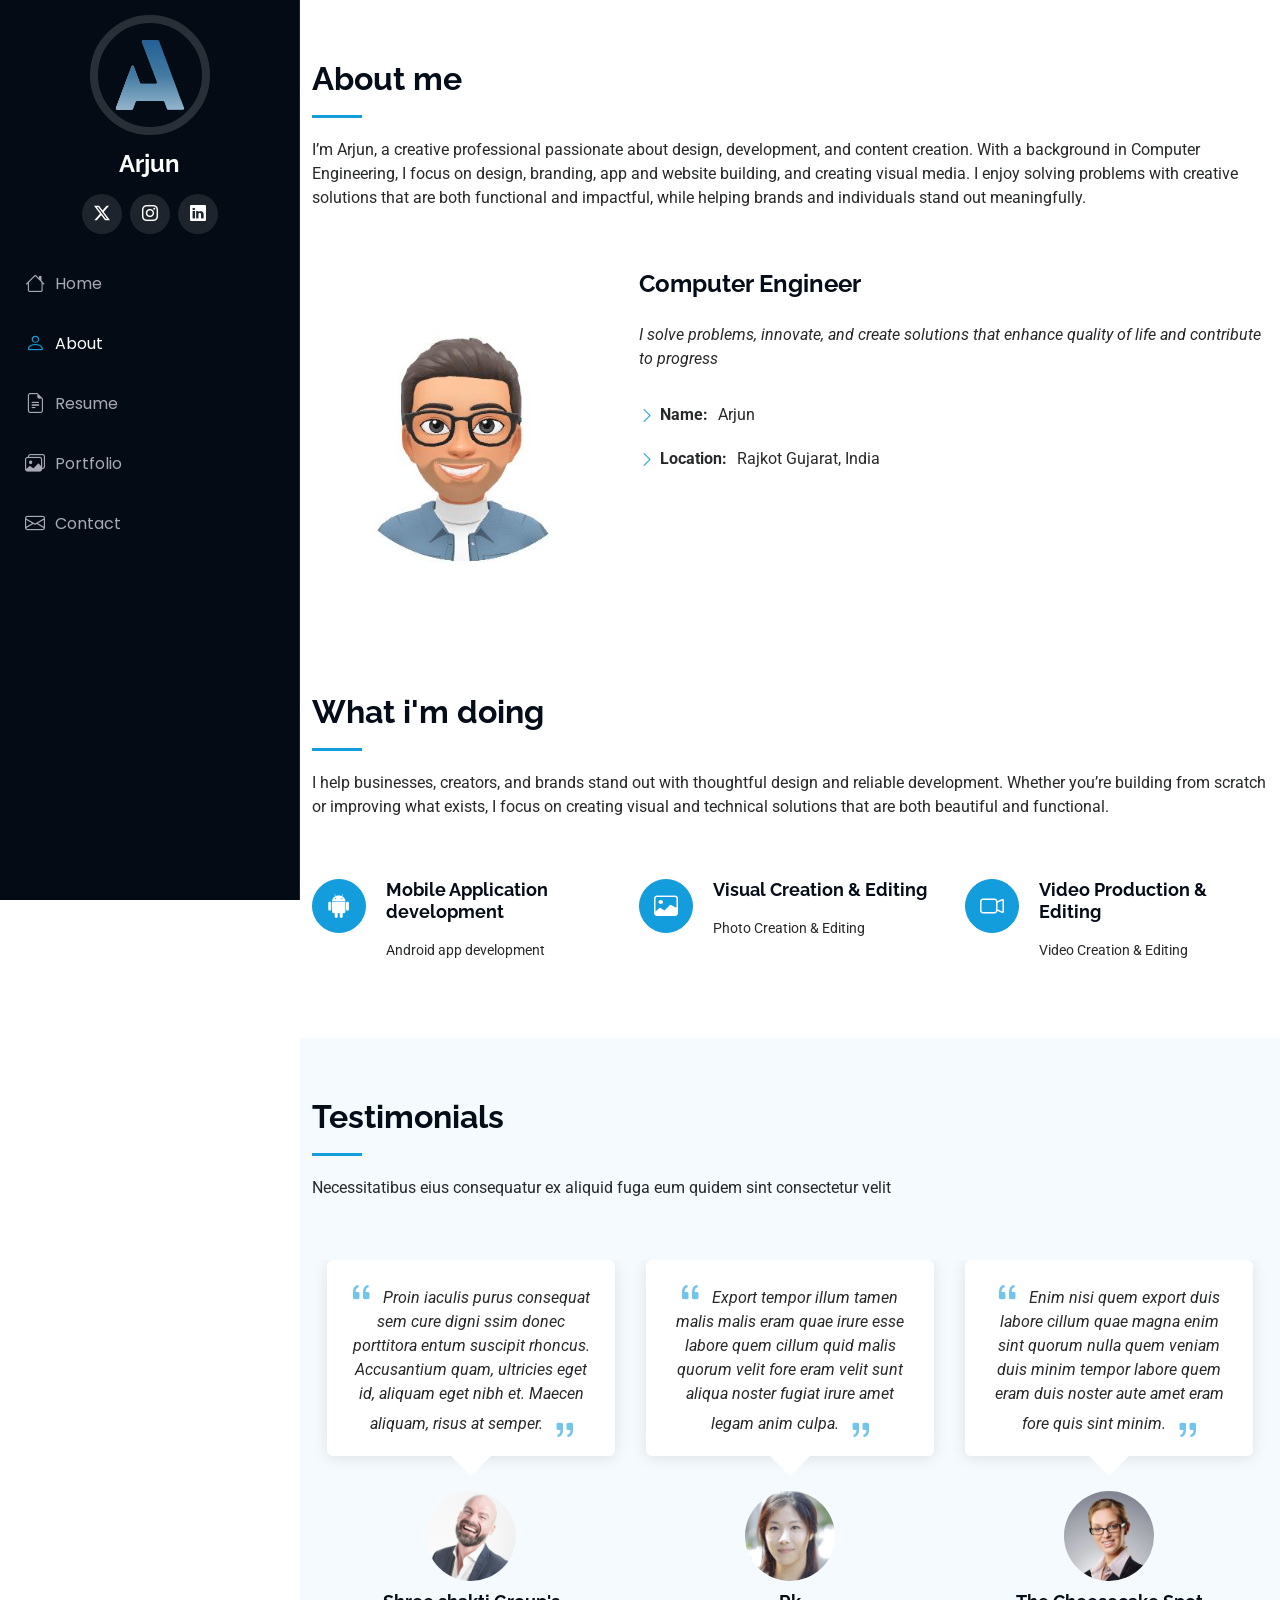
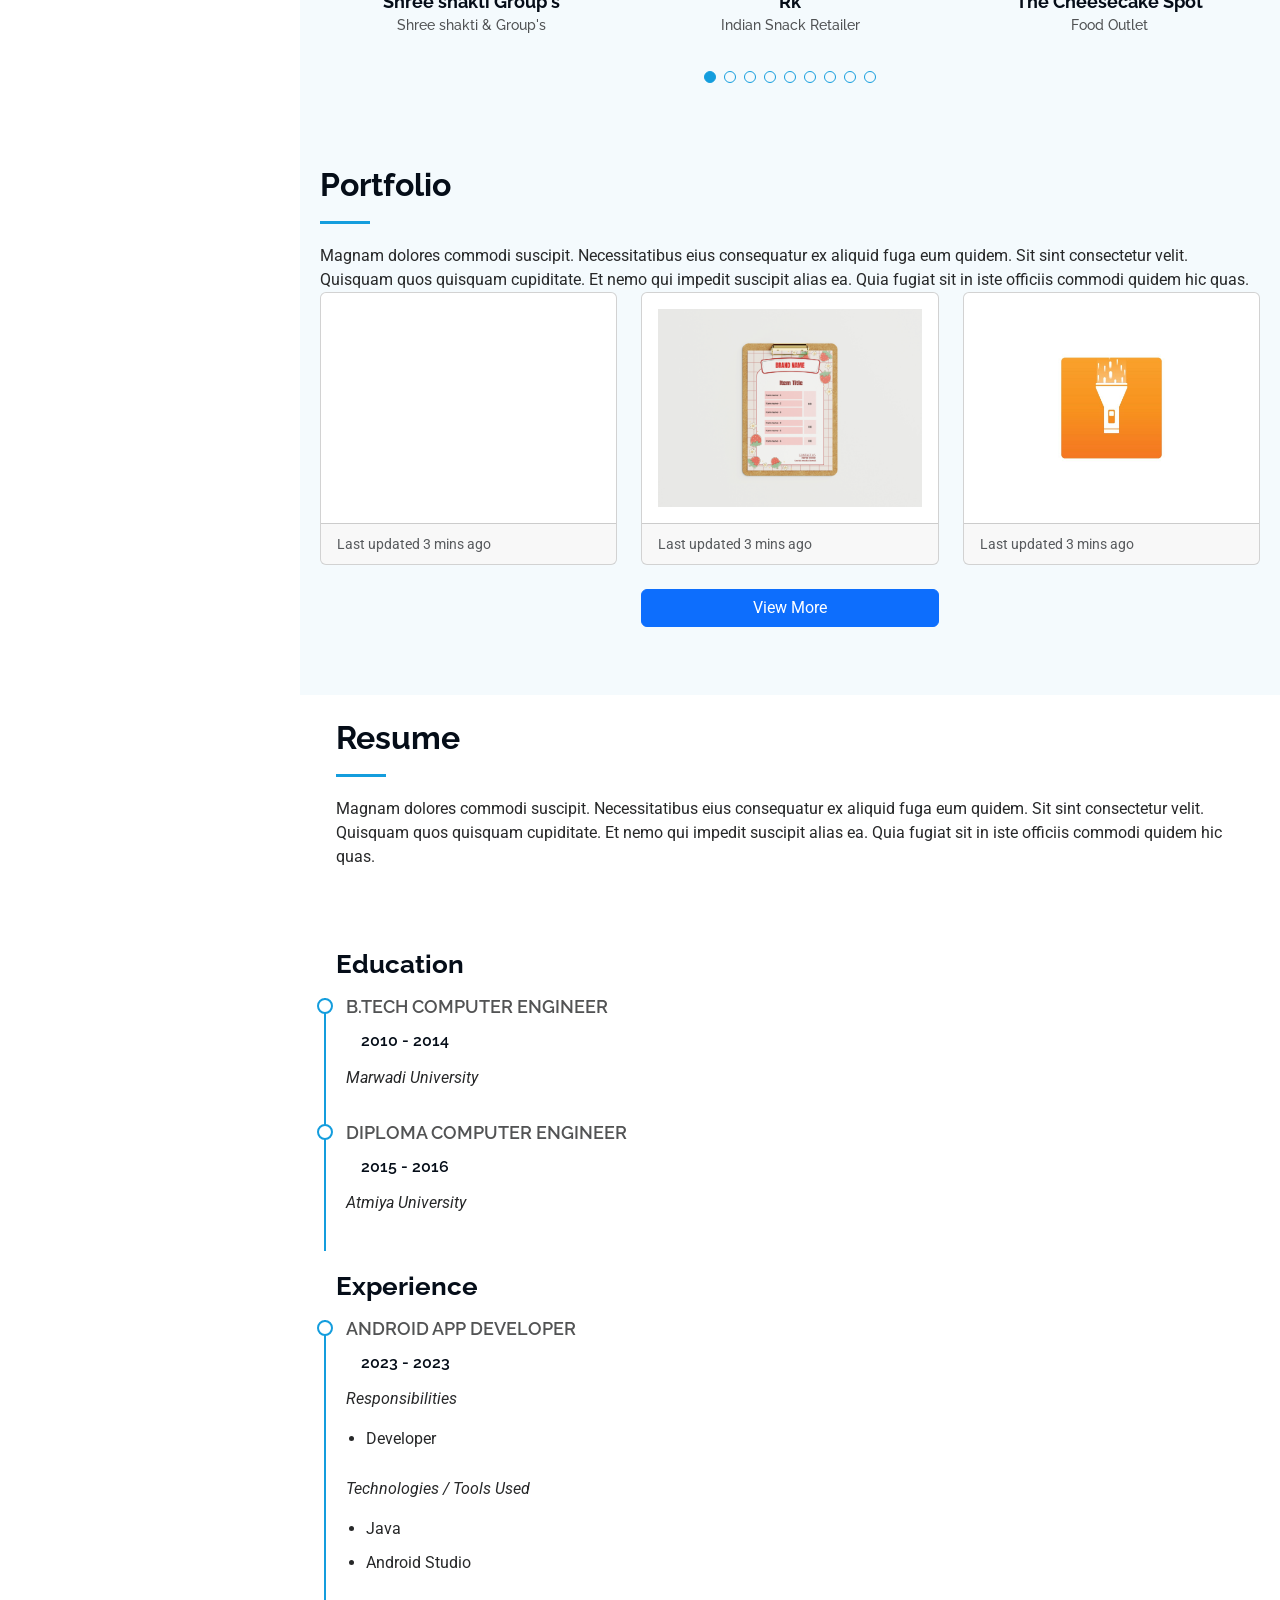
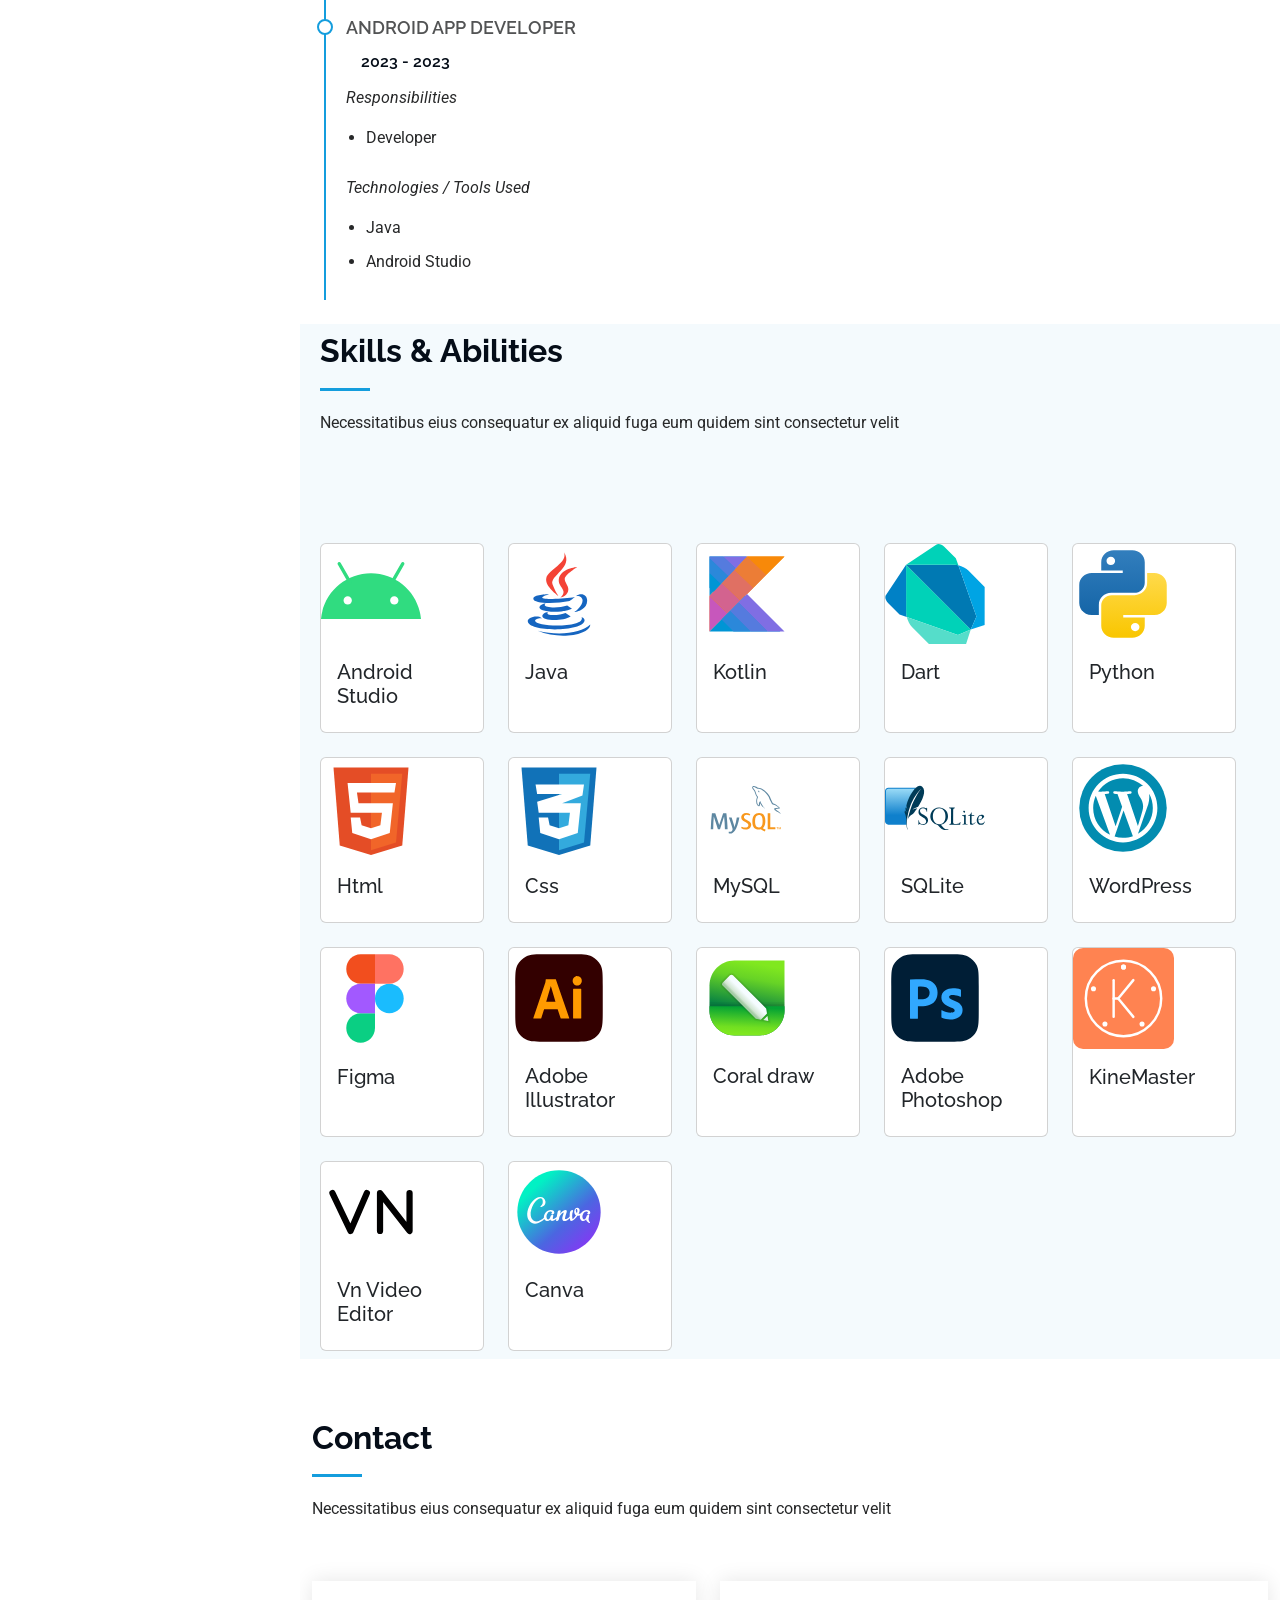
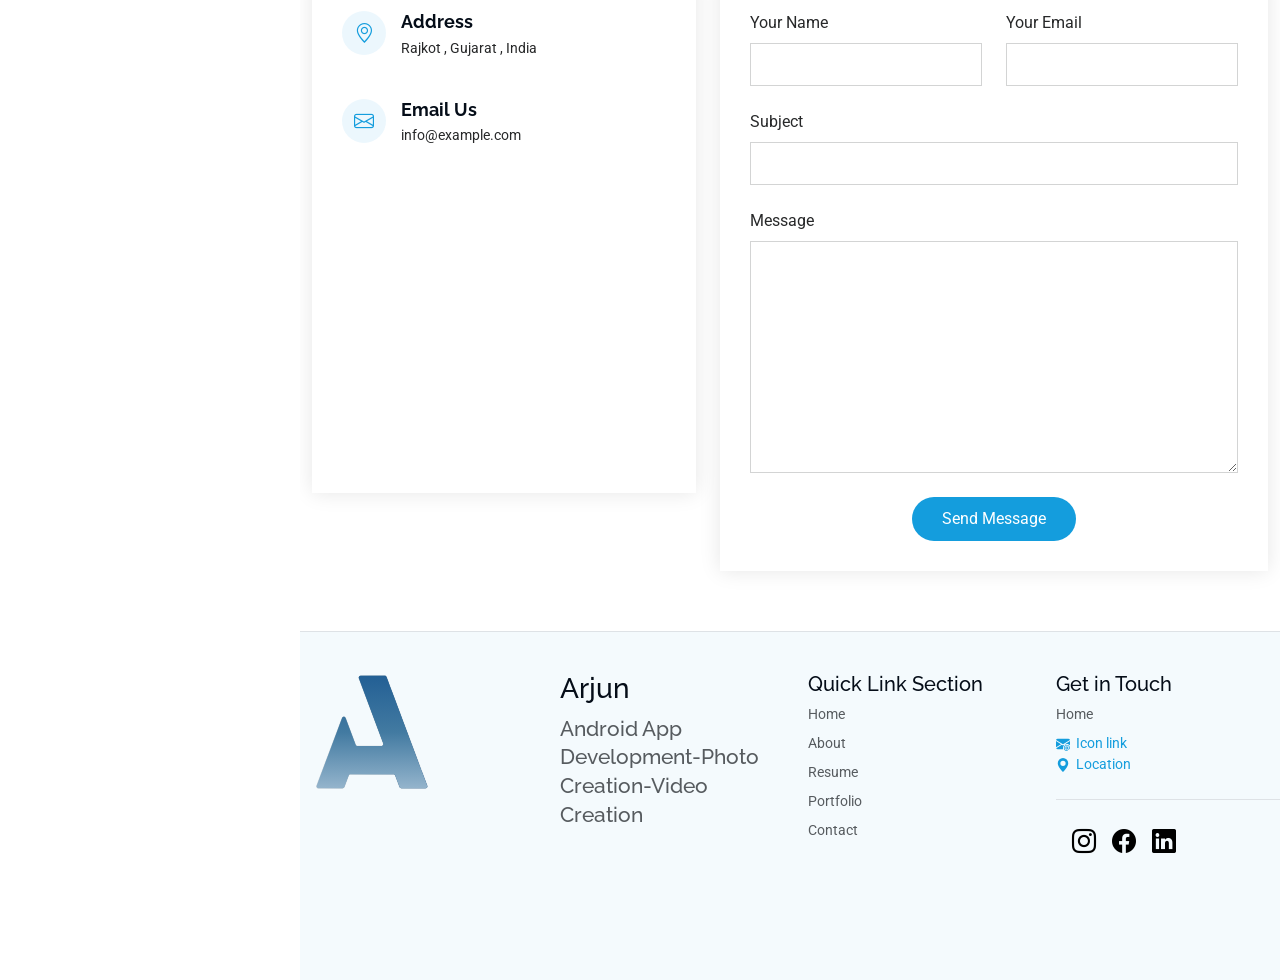
==== index.html @ eb7713f8 "Update index.html" ====
<!DOCTYPE html>
<html lang="en">

<head>
  <meta charset="utf-8">
  <meta content="width=device-width, initial-scale=1.0" name="viewport">
  <title>Arjun's - Portfolio</title>
  <meta content="" name="description">
  <meta content="" name="keywords">

  <!-- Favicons -->
  <link href="assets/img/favicon-2_web-favicon.png" rel="icon">
  <link href="assets/img/apple-touch-icon.png" rel="apple-touch-icon">

  <!-- Fonts -->
  <link href="https://fonts.googleapis.com" rel="preconnect">
  <link href="https://fonts.gstatic.com" rel="preconnect" crossorigin>
  <link href="https://fonts.googleapis.com/css2?family=Roboto:ital,wght@0,100;0,300;0,400;0,500;0,700;0,900;1,100;1,300;1,400;1,500;1,700;1,900&family=Poppins:ital,wght@0,100;0,200;0,300;0,400;0,500;0,600;0,700;0,800;0,900;1,100;1,200;1,300;1,400;1,500;1,600;1,700;1,800;1,900&family=Raleway:ital,wght@0,100;0,200;0,300;0,400;0,500;0,600;0,700;0,800;0,900;1,100;1,200;1,300;1,400;1,500;1,600;1,700;1,800;1,900&display=swap" rel="stylesheet">

  <!-- Vendor CSS Files -->
  <link href="assets/vendor/bootstrap/css/bootstrap.min.css" rel="stylesheet">
  <link href="assets/vendor/bootstrap-icons/bootstrap-icons.css" rel="stylesheet">
  <link href="assets/vendor/aos/aos.css" rel="stylesheet">
  <link href="assets/vendor/glightbox/css/glightbox.min.css" rel="stylesheet">
  <link href="assets/vendor/swiper/swiper-bundle.min.css" rel="stylesheet">

  <link href="https://cdn.jsdelivr.net/npm/bootstrap-icons/font/bootstrap-icons.css" rel="stylesheet">


  <!-- Main CSS File -->
  <link href="assets/css/main.css" rel="stylesheet">

  <!-- =======================================================
  * Template Name: iPortfolio
  * Template URL: https://bootstrapmade.com/iportfolio-bootstrap-portfolio-websites-template/
  * Updated: Jun 29 2024 with Bootstrap v5.3.3
  * Author: BootstrapMade.com
  * License: https://bootstrapmade.com/license/
  ======================================================== -->
</head>

<body class="index-page">

  <header id="header" class="header dark-background d-flex flex-column">
    <i class="header-toggle d-xl-none bi bi-list"></i>

    <div class="profile-img">
      <img src="assets/img/ProfileLogo-Avatar_Profile logo avtar_Profile logo avtar.svg" alt="" class="img-fluid rounded-circle">
    </div>

    <a href="index.html" class="logo d-flex align-items-center justify-content-center">
      <!-- Uncomment the line below if you also wish to use an image logo -->
      <!-- <img src="assets/img/logo.png" alt=""> -->
      <h1 class="sitename">Arjun</h1>
    </a>

    <div class="social-links text-center">
      <a href="https://x.com/arjunzala21234" class="twitter"><i class="bi bi-twitter-x"></i></a>
      <a href="https://www.instagram.com/arjunzala19_99?igsh=d2ZrbXhkOXdiZzhu" class="instagram"><i class="bi bi-instagram"></i></a>
      <a href="https://www.linkedin.com/in/a-r-j-u-n-aab4951ba/" class="linkedin"><i class="bi bi-linkedin"></i></a>
    </div>

    <nav id="navmenu" class="navmenu">
      <ul>
        <li><a href="#hero" class="active"><i class="bi bi-house navicon"></i>Home</a></li>
        <li><a href="#about"><i class="bi bi-person navicon"></i> About</a></li>
        <li><a href="#resume"><i class="bi bi-file-earmark-text navicon"></i> Resume</a></li>
        <li><a href="#portfolio"><i class="bi bi-images navicon"></i> Portfolio</a></li>

        <li><a href="#contact"><i class="bi bi-envelope navicon"></i> Contact</a></li>
      </ul>
    </nav>

  </header>

  <main class="main">

    <!-- Hero Section -->
    <!-- <section id="hero" class="hero section dark-background">

      <img src="assets/img/hero-bg.jpg" alt="" data-aos="fade-in" class="">

      <div class="container" data-aos="fade-up" data-aos-delay="100">
        <h2>Arjun zala</h2>
        <p>I'm <span class="typed" data-typed-items="Designer, Developer, Freelancer">Designer</span><span class="typed-cursor typed-cursor--blink" aria-hidden="true"></span><span class="typed-cursor typed-cursor--blink" aria-hidden="true"></span></p>
      </div>

    </section> -->
    <!-- /Hero Section -->

    <!-- About Section -->
    <section id="about" class="about section">

      <!-- Section Title -->
      <div class="container section-title" data-aos="fade-up">
        <h2>About me</h2>
        <p>I’m Arjun, a creative professional passionate about design, development, and content creation. With a background in Computer Engineering, I focus on design, branding, app and website building, and creating visual media. I enjoy solving problems with creative solutions that are both functional and impactful, while helping brands and individuals stand out meaningfully.</p>
      </div><!-- End Section Title -->

      
      <div class="container" data-aos="fade-up" data-aos-delay="100">

        <div class="row gy-4 justify-content-center">
          <div class="col-lg-4">
            <img src="assets/img/Profile_Avtar.jpg" class="img-fluid" alt="">
          </div>
          <div class="col-lg-8 content">
            <h2>Computer Engineer</h2>
            <p class="fst-italic py-3">
              I solve problems, innovate, and create solutions that enhance quality of life and contribute to progress
            </p>
            <div class="row">
              <div class="col-lg-6">
                <ul>
                  <li><i class="bi bi-chevron-right"></i> <strong>Name:</strong> <span>Arjun</span></li>
                  <li><i class="bi bi-chevron-right"></i> <strong>Location:</strong> <span>Rajkot Gujarat, India</span></li>
                </ul>
              </div>

            </div>
    
            
          </div>
        </div>

      </div>

    </section><!-- /About Section -->
 <!-- Services Section -->
    <section id="services" class="services section">

      <!-- Section Title -->
      <div class="container section-title" data-aos="fade-up">
        <h2>What i'm doing</h2>
        <p>I help businesses, creators, and brands stand out with thoughtful design and reliable development. Whether you’re building from scratch or improving what exists, I focus on creating visual and technical solutions that are both beautiful and functional.</p>
      </div><!-- End Section Title -->

      <div class="container">

        <div class="row gy-4">

          <div class="col-lg-4 col-md-6 service-item d-flex" data-aos="fade-up" data-aos-delay="100">
            <div class="icon flex-shrink-0"><i class="bi bi-android2"></i></div>
            <div>
              <h4 class="title"><a href="Android_App_Development-service-details.html" class="stretched-link">Mobile Application development</a></h4>
              <p class="description">Android app development</p>
            </div>
          </div>
          <!-- End Service Item -->

          <div class="col-lg-4 col-md-6 service-item d-flex" data-aos="fade-up" data-aos-delay="200">
            <div class="icon flex-shrink-0"><i class="bi bi-image"></i></div>
            <div>
              <h4 class="title"><a href="Visual_Print-Creation-service-details.html" class="stretched-link">Visual Creation & Editing</a></h4>
              <p class="description">Photo Creation & Editing</p>
            </div>
          </div><!-- End Service Item -->


          <div class="col-lg-4 col-md-6 service-item d-flex" data-aos="fade-up" data-aos-delay="300">
            <div class="icon flex-shrink-0"><i class="bi bi-camera-video"></i></div>
            <div>
              <h4 class="title"><a href="Video_Editing&Creation-service-details.html" class="stretched-link">Video Production & Editing</a></h4>
              <p class="description">Video Creation & Editing</p>
            </div>
          </div><!-- End Service Item -->
          

   

        </div>

      </div>

    </section><!-- /Services Section -->

    
    <!-- Testimonials Section -->
    <section id="testimonials" class="testimonials section light-background">

      <!-- Section Title -->
      <div class="container section-title" data-aos="fade-up">
        <h2>Testimonials</h2>
        <p>Necessitatibus eius consequatur ex aliquid fuga eum quidem sint consectetur velit</p>
      </div><!-- End Section Title -->

      <div class="container" data-aos="fade-up" data-aos-delay="100">

        <div class="swiper init-swiper">
          <script type="application/json" class="swiper-config">
            {
              "loop": true,
              "speed": 600,
              "autoplay": {
                "delay": 5000
              },
              "slidesPerView": "auto",
              "pagination": {
                "el": ".swiper-pagination",
                "type": "bullets",
                "clickable": true
              },
              "breakpoints": {
                "320": {
                  "slidesPerView": 1,
                  "spaceBetween": 40
                },
                "1200": {
                  "slidesPerView": 3,
                  "spaceBetween": 1
                }
              }
            }
          </script>
          <div class="swiper-wrapper">

            <div class="swiper-slide">
              <div class="testimonial-item">
                <p>
                  <i class="bi bi-quote quote-icon-left"></i>
                  <span>Proin iaculis purus consequat sem cure digni ssim donec porttitora entum suscipit rhoncus. Accusantium quam, ultricies eget id, aliquam eget nibh et. Maecen aliquam, risus at semper.</span>
                  <i class="bi bi-quote quote-icon-right"></i>
                </p>
                <img src="assets/img/testimonials/testimonials-1.jpg" class="testimonial-img" alt="">
                <h3>Shree shakti Group's</h3>
                <h4>Shree shakti &amp; Group's</h4>
              </div>
            </div><!-- End testimonial item -->

            <div class="swiper-slide">
              <div class="testimonial-item">
                <p>
                  <i class="bi bi-quote quote-icon-left"></i>
                  <span>Export tempor illum tamen malis malis eram quae irure esse labore quem cillum quid malis quorum velit fore eram velit sunt aliqua noster fugiat irure amet legam anim culpa.</span>
                  <i class="bi bi-quote quote-icon-right"></i>
                </p>
                <img src="assets/img/testimonials/testimonials-2.jpg" class="testimonial-img" alt="">
                <h3>Rk</h3>
                <h4>Indian Snack Retailer</h4>
              </div>
            </div><!-- End testimonial item -->

            <div class="swiper-slide">
              <div class="testimonial-item">
                <p>
                  <i class="bi bi-quote quote-icon-left"></i>
                  <span>Enim nisi quem export duis labore cillum quae magna enim sint quorum nulla quem veniam duis minim tempor labore quem eram duis noster aute amet eram fore quis sint minim.</span>
                  <i class="bi bi-quote quote-icon-right"></i>
                </p>
                <img src="assets/img/testimonials/testimonials-3.jpg" class="testimonial-img" alt="">
                <h3>The Cheesecake Spot</h3>
                <h4>Food Outlet</h4>
              </div>
            </div><!-- End testimonial item -->

              <div class="swiper-slide">
              <div class="testimonial-item">
                <p>
                  <i class="bi bi-quote quote-icon-left"></i>
                  <span>Export tempor illum tamen malis malis eram quae irure esse labore quem cillum quid malis quorum velit fore eram velit sunt aliqua noster fugiat irure amet legam anim culpa.</span>
                  <i class="bi bi-quote quote-icon-right"></i>
                </p>
                <img src="assets/img/testimonials/testimonials-2.jpg" class="testimonial-img" alt="">
                <h3>Smj giftmaker</h3>
                <h4>Retailer</h4>
              </div>
            </div><!-- End testimonial item -->

                 <div class="swiper-slide">
              <div class="testimonial-item">
                <p>
                  <i class="bi bi-quote quote-icon-left"></i>
                  <span>Proin iaculis purus consequat sem cure digni ssim donec porttitora entum suscipit rhoncus. Accusantium quam, ultricies eget id, aliquam eget nibh et. Maecen aliquam, risus at semper.</span>
                  <i class="bi bi-quote quote-icon-right"></i>
                </p>
                <img src="assets/img/testimonials/testimonials-1.jpg" class="testimonial-img" alt="">
                <h3>Tulshi trading co.</h3>
                <h4>Trading Company</h4>
              </div>
            </div><!-- End testimonial item -->


            <div class="swiper-slide">
              <div class="testimonial-item">
                <p>
                  <i class="bi bi-quote quote-icon-left"></i>
                  <span>Fugiat enim eram quae cillum dolore dolor amet nulla culpa multos export minim fugiat dolor enim duis veniam ipsum anim magna sunt elit fore quem dolore labore illum veniam.</span>
                  <i class="bi bi-quote quote-icon-right"></i>
                </p>
                <img src="assets/img/testimonials/testimonials-4.jpg" class="testimonial-img" alt="">
                <h3>Hey cheese</h3>
                <h4>Food Outlet</h4>
              </div>
            </div><!-- End testimonial item -->

            <div class="swiper-slide">
              <div class="testimonial-item">
                <p>
                  <i class="bi bi-quote quote-icon-left"></i>
                  <span>Quis quorum aliqua sint quem legam fore sunt eram irure aliqua veniam tempor noster veniam sunt culpa nulla illum cillum fugiat legam esse veniam culpa fore nisi cillum quid.</span>
                  <i class="bi bi-quote quote-icon-right"></i>
                </p>
                <img src="assets/img/testimonials/testimonials-5.jpg" class="testimonial-img" alt="">
                <h3>Gayatari tading co.</h3>
                <h4>Trading Company</h4>
              </div>
            </div><!-- End testimonial item -->

                  <div class="swiper-slide">
              <div class="testimonial-item">
                <p>
                  <i class="bi bi-quote quote-icon-left"></i>
                  <span>Export tempor illum tamen malis malis eram quae irure esse labore quem cillum quid malis quorum velit fore eram velit sunt aliqua noster fugiat irure amet legam anim culpa.</span>
                  <i class="bi bi-quote quote-icon-right"></i>
                </p>
                <img src="assets/img/testimonials/testimonials-2.jpg" class="testimonial-img" alt="">
                <h3>Darshna</h3>
                <h4>Vocal Artist</h4>
              </div>
            </div><!-- End testimonial item -->


            <div class="swiper-slide">
              <div class="testimonial-item">
                <p>
                  <i class="bi bi-quote quote-icon-left"></i>
                  <span>Fugiat enim eram quae cillum dolore dolor amet nulla culpa multos export minim fugiat dolor enim duis veniam ipsum anim magna sunt elit fore quem dolore labore illum veniam.</span>
                  <i class="bi bi-quote quote-icon-right"></i>
                </p>
                <img src="assets/img/testimonials/testimonials-4.jpg" class="testimonial-img" alt="">
                <h3>Asiatic chemicals</h3>
                <h4>Manufacturer</h4>
              </div>
            </div><!-- End testimonial item -->

          </div>
          <div class="swiper-pagination"></div>
        </div>

      </div>

    </section><!-- /Testimonials Section -->
    <!-- Portfolio Section -->
    <section id="portfolio" class="portfolio section light-background mx-auto p-2">

      <!-- Section Title -->
      <div class="container section-title" data-aos="fade-up">
        <h2>Portfolio</h2>
        <p>Magnam dolores commodi suscipit. Necessitatibus eius consequatur ex aliquid fuga eum quidem. Sit sint consectetur velit. Quisquam quos quisquam cupiditate. Et nemo qui impedit suscipit alias ea. Quia fugiat sit in iste officiis commodi quidem hic quas.</p>
      
      <div class="row row-cols-1 row-cols-md-3 g-4">
            <div class="col">
              <div class="card h-100">
                <div class="card-body">
                  <div class="portfolio-content">
                    <img src="assets/img/portfolio/Menu_Design-1.jpg" class="img-fluid" alt="">
                    <div class="portfolio-info">
                      <h4>Menu Design</h4>
                      <p>Lorem ipsum, dolor sit amet consectetur</p>
                      <a href="assets/img/portfolio/Menu_Design-1.jpg" title="Menu Design" data-gallery="portfolio-gallery-app" class="glightbox preview-link"><i class="bi bi-zoom-in"></i></a>
                      <a href="#" title="More Details" class="details-link"><i class="bi bi-link-45deg"></i></a>
                    </div>
                  </div>              
                </div>
              <div class="card-footer">
                <small class="text-body-secondary">Last updated 3 mins ago</small>
              </div>
              </div>
            </div>     
            
            <div class="col">
              <div class="card h-100">
                <div class="card-body">
                  <div class="portfolio-content">
                    <img src="assets/img/portfolio/Menu_Design-2.jpg" class="img-fluid" alt="">
                    <div class="portfolio-info">
                      <h4>Menu Design</h4>
                      <p>Lorem ipsum, dolor sit amet consectetur</p>
                      <a href="assets/img/portfolio/Item_Menu.png" title="App 1" data-gallery="portfolio-gallery-app" class="glightbox preview-link"><i class="bi bi-zoom-in"></i></a>
                      <a href="#" title="More Details" class="details-link"><i class="bi bi-link-45deg"></i></a>
                    </div>
                  </div>              
                </div>
              <div class="card-footer">
                <small class="text-body-secondary">Last updated 3 mins ago</small>
              </div>
              </div>
            </div>     
            
            <div class="col">
              <div class="card h-100">
                <div class="card-body">
                  <div class="portfolio-content">
                    <img src="assets/img/portfolio/Flashlight_app.jpg" class="img-fluid" alt="">
                    <div class="portfolio-info">
                      <h4>App 1</h4>
                      <p>Lorem ipsum, dolor sit amet consectetur</p>
                      <a href="assets/img/portfolio/Flashlight_app.jpg" title="App 1" data-gallery="portfolio-gallery-app" class="glightbox preview-link"><i class="bi bi-zoom-in"></i></a>
                      <a href="#" title="More Details" class="details-link"><i class="bi bi-link-45deg"></i></a>
                    </div>
                  </div>              
                </div>
              <div class="card-footer">
                <small class="text-body-secondary">Last updated 3 mins ago</small>
              </div>
              </div>
            </div>

                
               <div class="d-grid gap-2 col-6 mx-auto">
  <a href="#" class="btn btn-primary" role="button" >View More</a>
</div>
       
</div>
      
      </div><!-- End Section Title -->

    </section><!-- /Portfolio Section -->



    <!-- Resume Section -->
    <section id="resume" class="resume section mx-auto p-4">

      <!-- Section Title -->
      <div class="container section-title" data-aos="fade-up">
        <h2>Resume</h2>
        <p>Magnam dolores commodi suscipit. Necessitatibus eius consequatur ex aliquid fuga eum quidem. Sit sint consectetur velit. Quisquam quos quisquam cupiditate. Et nemo qui impedit suscipit alias ea. Quia fugiat sit in iste officiis commodi quidem hic quas.</p>
      </div><!-- End Section Title -->

      <div class="container">

        <div class="row">


            <h3 class="resume-title">Education</h3>


            <div class="resume-item">
              <h4>B.Tech Computer Engineer</h4>
              <h5>2010 - 2014</h5>
              <p><em>Marwadi University</em></p>
            </div><!-- Edn Resume Item -->

            <div class="resume-item">
              <h4>Diploma Computer Engineer</h4>
              <h5>2015 - 2016</h5>
              <p><em>Atmiya University</em></p>
            </div><!-- Edn Resume Item -->



            <h3 class="resume-title">Experience</h3>
            <div class="resume-item">
              <h4>Android App Developer</h4>
              <h5>2023 - 2023</h5>              
              <p><em>Responsibilities</em></p>
              <ul>
                <li>Developer</li>
              </ul>
              <p><em>Technologies / Tools Used</em></p>

              <ul>
                <li>Java</li>
                <li>Android Studio</li>

              </ul>
            </div><!-- Edn Resume Item -->            <div class="resume-item">
              <h4>Android App Developer</h4>
              <h5>2023 - 2023</h5>              
              <p><em>Responsibilities</em></p>
              <ul>
                <li>Developer</li>
              </ul>
              <p><em>Technologies / Tools Used</em></p>

              <ul>
                <li>Java</li>
                <li>Android Studio</li>

              </ul>
            </div><!-- Edn Resume Item -->



        </div>

      </div>

    </section><!-- /Resume Section -->


    <!-- Skills Section -->
    <section id="skills" class="skills section light-background mx-auto p-2">

      <!-- Section Title -->
      <div class="container section-title" data-aos="fade-up">
        <h2>Skills & Abilities</h2>
        <p>Necessitatibus eius consequatur ex aliquid fuga eum quidem sint consectetur velit</p>
      </div><!-- End Section Title -->
     
     
   

      <div class="container" data-aos="fade-up" data-aos-delay="100">

        <div class="row skills-content skills-animation">

          <!-- Skills & Abilities Icon Section -->
          <div class="row row-cols-1 row-cols-md-5 g-4">
                  <div class="col">
                    <div class="card h-100">
  <svg xmlns="http://www.w3.org/2000/svg" x="0px" y="0px" width="100" height="100" viewBox="0 0 48 48">
<path fill="#30dc80" d="M24,14.088C11.427,14.088,1.108,23.716,0,36h48C46.892,23.716,36.573,14.088,24,14.088z M33.179,27.079c0-1.104,0.895-1.999,1.999-1.999c1.104,0,1.999,0.895,1.999,1.999c0,1.104-0.895,1.999-1.999,1.999	C34.074,29.078,33.179,28.183,33.179,27.079z M12.822,29.078c-1.104,0-1.999-0.895-1.999-1.999c0-1.104,0.895-1.999,1.999-1.999	s1.999,0.895,1.999,1.999C14.821,28.183,13.926,29.078,12.822,29.078z"></path><path fill="#30dc80" d="M34.038,19.313c-0.14,0-0.281-0.035-0.41-0.11c-0.393-0.227-0.527-0.729-0.301-1.122l5.197-9.008	c0.227-0.394,0.729-0.529,1.122-0.301c0.393,0.227,0.527,0.729,0.301,1.122l-5.197,9.008C34.598,19.166,34.322,19.313,34.038,19.313	z"></path><path fill="#30dc80" d="M13.962,19.313c-0.284,0-0.56-0.148-0.712-0.411L8.054,9.894C7.827,9.501,7.962,8.999,8.354,8.772	c0.392-0.228,0.895-0.093,1.122,0.301l5.197,9.008c0.227,0.394,0.092,0.896-0.301,1.122C14.243,19.278,14.102,19.313,13.962,19.313z"></path>
</svg>                      <div class="card-body">
                        <h5 class="card-title">Android Studio</h5>
                      </div>
                    </div>
                  </div>
                <div class="col">
                  <div class="card h-100">
                    
<svg xmlns="http://www.w3.org/2000/svg" x="0px" y="0px" width="100" height="100" viewBox="0 0 48 48">
<path fill="#F44336" d="M23.65,24.898c-0.998-1.609-1.722-2.943-2.725-5.455C19.229,15.2,31.24,11.366,26.37,3.999c2.111,5.089-7.577,8.235-8.477,12.473C17.07,20.37,23.645,24.898,23.65,24.898z"></path><path fill="#F44336" d="M23.878,17.27c-0.192,2.516,2.229,3.857,2.299,5.695c0.056,1.496-1.447,2.743-1.447,2.743s2.728-0.536,3.579-2.818c0.945-2.534-1.834-4.269-1.548-6.298c0.267-1.938,6.031-5.543,6.031-5.543S24.311,11.611,23.878,17.27z"></path><g><path fill="#1565C0" d="M32.084 25.055c1.754-.394 3.233.723 3.233 2.01 0 2.901-4.021 5.643-4.021 5.643s6.225-.742 6.225-5.505C37.521 24.053 34.464 23.266 32.084 25.055zM29.129 27.395c0 0 1.941-1.383 2.458-1.902-4.763 1.011-15.638 1.147-15.638.269 0-.809 3.507-1.638 3.507-1.638s-7.773-.112-7.773 2.181C11.683 28.695 21.858 28.866 29.129 27.395z"></path><path fill="#1565C0" d="M27.935,29.571c-4.509,1.499-12.814,1.02-10.354-0.993c-1.198,0-2.974,0.963-2.974,1.889c0,1.857,8.982,3.291,15.63,0.572L27.935,29.571z"></path><path fill="#1565C0" d="M18.686,32.739c-1.636,0-2.695,1.054-2.695,1.822c0,2.391,9.76,2.632,13.627,0.205l-2.458-1.632C24.271,34.404,17.014,34.579,18.686,32.739z"></path><path fill="#1565C0" d="M36.281,36.632c0-0.936-1.055-1.377-1.433-1.588c2.228,5.373-22.317,4.956-22.317,1.784c0-0.721,1.807-1.427,3.477-1.093l-1.42-0.839C11.26,34.374,9,35.837,9,37.017C9,42.52,36.281,42.255,36.281,36.632z"></path><path fill="#1565C0" d="M39,38.604c-4.146,4.095-14.659,5.587-25.231,3.057C24.341,46.164,38.95,43.628,39,38.604z"></path></g>
</svg>

                    <div class="card-body">
                      <h5 class="card-title">Java</h5>
                    </div>
                  </div>
                </div>
                <div class="col">
                  <div class="card h-100">

<svg xmlns="http://www.w3.org/2000/svg" x="0px" y="0px" width="100" height="100" viewBox="0 0 48 48">
<polygon fill="#0d91d6" points="24,6 17.99,12.35 11.97,18.69 6,25 6,6"></polygon><polygon fill="#f88909" points="24,6 23.96,6 17.97,12.33 11.96,18.68 6,24.97 6,25 6,25.09 6,42 14.69,33.31 20.87,27.13 27.06,20.94 33.25,14.75 42,6"></polygon><polygon fill="#c757bc" points="14.69,33.31 6,42 6,25.09"></polygon><polygon fill="#d3638f" points="20.87,27.13 14.69,33.31 6,25.09 6,25 11.97,18.69"></polygon><polygon fill="#e07063" points="27.06,20.94 20.87,27.13 11.97,18.69 17.99,12.35"></polygon><polygon fill="#ec7d36" points="33.25,14.75 27.06,20.94 17.99,12.35 24,6"></polygon><polygon fill="#f88909" points="42,6 33.25,14.75 24,6"></polygon><polygon fill="#0095d5" points="11.51,19.15 7.99,22.88 6,21 6,13.94"></polygon><polygon fill="#2b88da" points="15.03,15.42 11.51,19.15 6,13.94 6,6.87"></polygon><polygon fill="#557bde" points="18.56,11.7 15.03,15.42 6,6.87 6,6 12.53,6"></polygon><polygon fill="#806ee3" points="22.08,7.97 18.56,11.7 12.53,6 24,6"></polygon><polygon fill="#0095d5" points="23,25 6,42 9.35,42 17.52,42 40,42"></polygon><polygon fill="#2b88da" points="25.68,42 17.52,42 11.76,36.25 15.84,32.17"></polygon><polygon fill="#557bde" points="33.86,42 25.68,42 15.84,32.17 19.92,28.09"></polygon><polygon fill="#806ee3" points="42,42 33.86,42 19.92,28.09 24,24"></polygon>
</svg>

                    <div class="card-body">
                      <h5 class="card-title">Kotlin</h5>
                    </div>
                  </div>
                </div>  
                <div class="col">
                  <div class="card h-100">
                    
<svg width="100px" height="100px" viewBox="0 0 256 256" version="1.1" xmlns="http://www.w3.org/2000/svg" xmlns:xlink="http://www.w3.org/1999/xlink" preserveAspectRatio="xMidYMid" fill="#000000"><g id="SVGRepo_bgCarrier" stroke-width="0"></g><g id="SVGRepo_tracerCarrier" stroke-linecap="round" stroke-linejoin="round"></g><g id="SVGRepo_iconCarrier"> <g> <path d="M70.534,69.696 L53.988,53.15 L54.058,172.75 L54.256,178.34 C54.338,180.97 54.826,183.938 55.64,187.014 L186.744,233.244 L219.516,218.724 L219.528,218.684 L70.534,69.696" fill="#00D2B8"> </path> <path d="M55.64,187.014 L55.648,187.022 C55.64,186.968 55.612,186.908 55.612,186.852 C55.612,186.908 55.62,186.96 55.64,187.014 L55.64,187.014 Z M219.516,218.724 L186.744,233.244 L55.648,187.022 C58.152,196.63 63.696,207.43 69.662,213.336 L112.446,255.876 L207.576,256 L219.528,218.684 L219.516,218.724 L219.516,218.724 Z" fill="#55DDCA"> </path> <path d="M3.034,130.116 C-1.202,134.638 0.902,143.966 7.722,150.838 L37.14,180.5 L55.64,187.014 C54.826,183.938 54.338,180.97 54.256,178.34 L54.058,172.75 L53.988,53.15 L3.034,130.116 Z" fill="#0081C6"> </path> <path d="M187.82,54.686 C184.744,53.9 181.794,53.414 179.12,53.33 L173.212,53.126 L53.988,53.142 L219.544,218.684 L219.558,218.684 L234.098,185.88 L187.82,54.686" fill="#0079B3"> </path> <path d="M187.67,54.654 C187.734,54.668 187.784,54.686 187.826,54.692 L187.82,54.686 C187.784,54.668 187.734,54.668 187.67,54.654 L187.67,54.654 Z M214.118,68.732 C208.11,62.674 197.452,57.168 187.826,54.692 L234.098,185.88 L219.558,218.684 L219.544,218.684 L255.076,207.336 L255.152,109.92 L214.118,68.732 L214.118,68.732 Z" fill="#00A4E4"> </path> <path d="M181.338,36.298 L151.684,6.862 C144.826,0.068 135.494,-2.046 130.984,2.178 L53.988,53.142 L173.212,53.126 L179.12,53.33 C181.794,53.414 184.744,53.9 187.82,54.686 L181.338,36.298 L181.338,36.298 Z" fill="#00D2B8"> </path> </g> </g></svg>            
                    <div class="card-body">
                      <h5 class="card-title">Dart</h5>
                    </div>
                  </div>
                </div>
  
                <div class="col">
                  <div class="card h-100">
                    <svg width="100px" height="100px" viewBox="0 0 32 32" fill="none" xmlns="http://www.w3.org/2000/svg"><g id="SVGRepo_bgCarrier" stroke-width="0"></g><g id="SVGRepo_tracerCarrier" stroke-linecap="round" stroke-linejoin="round"></g><g id="SVGRepo_iconCarrier"> <path fill-rule="evenodd" clip-rule="evenodd" d="M13.0164 2C10.8193 2 9.03825 3.72453 9.03825 5.85185V8.51852H15.9235V9.25926H5.97814C3.78107 9.25926 2 10.9838 2 13.1111L2 18.8889C2 21.0162 3.78107 22.7407 5.97814 22.7407H8.27322V19.4815C8.27322 17.3542 10.0543 15.6296 12.2514 15.6296H19.5956C21.4547 15.6296 22.9617 14.1704 22.9617 12.3704V5.85185C22.9617 3.72453 21.1807 2 18.9836 2H13.0164ZM12.0984 6.74074C12.8589 6.74074 13.4754 6.14378 13.4754 5.40741C13.4754 4.67103 12.8589 4.07407 12.0984 4.07407C11.3378 4.07407 10.7213 4.67103 10.7213 5.40741C10.7213 6.14378 11.3378 6.74074 12.0984 6.74074Z" fill="url(#paint0_linear_87_8204)"></path> <path fill-rule="evenodd" clip-rule="evenodd" d="M18.9834 30C21.1805 30 22.9616 28.2755 22.9616 26.1482V23.4815L16.0763 23.4815L16.0763 22.7408L26.0217 22.7408C28.2188 22.7408 29.9998 21.0162 29.9998 18.8889V13.1111C29.9998 10.9838 28.2188 9.25928 26.0217 9.25928L23.7266 9.25928V12.5185C23.7266 14.6459 21.9455 16.3704 19.7485 16.3704L12.4042 16.3704C10.5451 16.3704 9.03809 17.8296 9.03809 19.6296L9.03809 26.1482C9.03809 28.2755 10.8192 30 13.0162 30H18.9834ZM19.9015 25.2593C19.1409 25.2593 18.5244 25.8562 18.5244 26.5926C18.5244 27.329 19.1409 27.9259 19.9015 27.9259C20.662 27.9259 21.2785 27.329 21.2785 26.5926C21.2785 25.8562 20.662 25.2593 19.9015 25.2593Z" fill="url(#paint1_linear_87_8204)"></path> <defs> <linearGradient id="paint0_linear_87_8204" x1="12.4809" y1="2" x2="12.4809" y2="22.7407" gradientUnits="userSpaceOnUse"> <stop stop-color="#327EBD"></stop> <stop offset="1" stop-color="#1565A7"></stop> </linearGradient> <linearGradient id="paint1_linear_87_8204" x1="19.519" y1="9.25928" x2="19.519" y2="30" gradientUnits="userSpaceOnUse"> <stop stop-color="#FFDA4B"></stop> <stop offset="1" stop-color="#F9C600"></stop> </linearGradient> </defs> </g></svg>
                    <div class="card-body">
                      <h5 class="card-title">Python</h5>
                    </div>
                  </div>
                </div>  
                <div class="col">
                  <div class="card h-100">
<svg width="100px" height="100px" viewBox="0 0 32 32" fill="none" xmlns="http://www.w3.org/2000/svg"><g id="SVGRepo_bgCarrier" stroke-width="0"></g><g id="SVGRepo_tracerCarrier" stroke-linecap="round" stroke-linejoin="round"></g><g id="SVGRepo_iconCarrier"> <path d="M6 28L4 3H28L26 28L16 31L6 28Z" fill="#E44D26"></path> <path d="M26 5H16V29.5L24 27L26 5Z" fill="#F16529"></path> <path d="M9.5 17.5L8.5 8H24L23.5 11H11.5L12 14.5H23L22 24L16 26L10 24L9.5 19H12.5L13 21.5L16 22.5L19 21.5L19.5 17.5H9.5Z" fill="white"></path> </g></svg>                    <div class="card-body">
                      <h5 class="card-title">Html</h5>
                    </div>
                  </div>
                </div>
                <div class="col">
                  <div class="card h-100">
<svg width="100px" height="100px" viewBox="0 0 32 32" fill="none" xmlns="http://www.w3.org/2000/svg"><g id="SVGRepo_bgCarrier" stroke-width="0"></g><g id="SVGRepo_tracerCarrier" stroke-linecap="round" stroke-linejoin="round"></g><g id="SVGRepo_iconCarrier"> <path d="M6 28L4 3H28L26 28L16 31L6 28Z" fill="#1172B8"></path> <path d="M26 5H16V29.5L24 27L26 5Z" fill="#33AADD"></path> <path d="M19.5 17.5H9.5L9 14L17 11.5H9L8.5 8.5H24L23.5 12L17 14.5H23L22 24L16 26L10 24L9.5 19H12.5L13 21.5L16 22.5L19 21.5L19.5 17.5Z" fill="white"></path> </g></svg>
                    <div class="card-body">
                      <h5 class="card-title">Css</h5>
                    </div>
                  </div>
                </div>   
                <div class="col">
                  <div class="card h-100">
<svg width="100px" height="100px" viewBox="-18.458 -22.75 191.151 191.151" xmlns="http://www.w3.org/2000/svg" fill="#000000"><g id="SVGRepo_bgCarrier" stroke-width="0"></g><g id="SVGRepo_tracerCarrier" stroke-linecap="round" stroke-linejoin="round"></g><g id="SVGRepo_iconCarrier"><path d="M-18.458 6.58h191.151v132.49H-18.458V6.58z" fill="none"></path><path d="M40.054 113.583h-5.175c-.183-8.735-.687-16.947-1.511-24.642h-.046l-7.879 24.642h-3.94l-7.832-24.642h-.045c-.581 7.388-.947 15.602-1.099 24.642H7.81c.304-10.993 1.068-21.299 2.289-30.919h6.414l7.465 22.719h.046l7.511-22.719h6.137c1.344 11.268 2.138 21.575 2.382 30.919M62.497 90.771c-2.107 11.434-4.887 19.742-8.337 24.928-2.688 3.992-5.633 5.99-8.84 5.99-.855 0-1.91-.258-3.16-.77v-2.757c.611.088 1.328.138 2.152.138 1.498 0 2.702-.412 3.62-1.238 1.098-1.006 1.647-2.137 1.647-3.388 0-.858-.428-2.612-1.282-5.268L42.618 90.77h5.084l4.076 13.19c.916 2.995 1.298 5.086 1.145 6.277 2.229-5.953 3.786-12.444 4.673-19.468h4.901v.002z" fill="#5d87a1"></path><path d="M131.382 113.583h-14.7V82.664h4.945v27.113h9.755v3.806zM112.834 114.33l-5.684-2.805c.504-.414.986-.862 1.42-1.381 2.416-2.838 3.621-7.035 3.621-12.594 0-10.229-4.014-15.346-12.045-15.346-3.938 0-7.01 1.298-9.207 3.895-2.414 2.84-3.619 7.022-3.619 12.551 0 5.435 1.068 9.422 3.205 11.951 1.955 2.291 4.902 3.438 8.843 3.438 1.47 0 2.819-.18 4.048-.543l7.4 4.308 2.018-3.474zm-18.413-6.934c-1.252-2.014-1.878-5.248-1.878-9.707 0-7.785 2.365-11.682 7.1-11.682 2.475 0 4.289.932 5.449 2.792 1.25 2.017 1.879 5.222 1.879 9.619 0 7.849-2.367 11.774-7.099 11.774-2.476.001-4.29-.928-5.451-2.796M85.165 105.013c0 2.622-.962 4.773-2.884 6.458-1.924 1.678-4.504 2.519-7.737 2.519-3.024 0-5.956-.966-8.794-2.888l1.329-2.655c2.442 1.223 4.653 1.831 6.638 1.831 1.863 0 3.319-.413 4.375-1.232 1.055-.822 1.684-1.975 1.684-3.433 0-1.837-1.281-3.407-3.631-4.722-2.167-1.19-6.501-3.678-6.501-3.678-2.349-1.712-3.525-3.55-3.525-6.578 0-2.506.877-4.529 2.632-6.068 1.757-1.545 4.024-2.315 6.803-2.315 2.87 0 5.479.769 7.829 2.291l-1.192 2.656c-2.01-.854-3.994-1.281-5.951-1.281-1.585 0-2.809.381-3.66 1.146-.858.762-1.387 1.737-1.387 2.933 0 1.828 1.308 3.418 3.722 4.759 2.196 1.192 6.638 3.723 6.638 3.723 2.409 1.709 3.612 3.53 3.612 6.534" fill="#f8981d"></path><path d="M137.59 72.308c-2.99-.076-5.305.225-7.248 1.047-.561.224-1.453.224-1.531.933.303.3.338.784.601 1.198.448.747 1.229 1.752 1.942 2.276.783.6 1.569 1.194 2.393 1.717 1.453.899 3.1 1.422 4.516 2.318.825.521 1.645 1.195 2.471 1.756.406.299.666.784 1.193.971v-.114c-.264-.336-.339-.822-.598-1.196l-1.122-1.082c-1.084-1.456-2.431-2.727-3.884-3.771-1.196-.824-3.812-1.944-4.297-3.322l-.076-.076c.822-.077 1.797-.375 2.578-.604 1.271-.335 2.43-.259 3.734-.594.6-.15 1.195-.338 1.797-.523v-.337c-.676-.673-1.158-1.567-1.869-2.203-1.902-1.643-3.998-3.25-6.164-4.595-1.16-.749-2.652-1.231-3.887-1.868-.445-.225-1.195-.336-1.457-.71-.67-.822-1.047-1.904-1.533-2.877-1.08-2.053-2.129-4.331-3.061-6.502-.674-1.456-1.084-2.91-1.906-4.257-3.85-6.35-8.031-10.196-14.457-13.971-1.381-.786-3.024-1.121-4.779-1.533l-2.803-.148c-.598-.262-1.197-.973-1.719-1.309-2.132-1.344-7.621-4.257-9.189-.411-1.01 2.431 1.494 4.821 2.354 6.054.635.856 1.458 1.83 1.902 2.802.263.635.337 1.309.6 1.98.598 1.644 1.157 3.473 1.943 5.007.41.782.857 1.604 1.381 2.312.3.414.822.597.936 1.272-.521.744-.562 1.867-.861 2.801-1.344 4.221-.819 9.45 1.086 12.552.596.934 2.018 2.99 3.92 2.202 1.684-.672 1.311-2.801 1.795-4.668.111-.451.038-.747.262-1.043v.073c.521 1.045 1.047 2.052 1.53 3.1 1.159 1.829 3.177 3.735 4.858 5.002.895.676 1.604 1.832 2.725 2.245V74.1h-.074c-.227-.335-.559-.485-.857-.745-.674-.673-1.42-1.495-1.943-2.241-1.566-2.093-2.952-4.41-4.182-6.801-.602-1.16-1.121-2.428-1.606-3.586-.226-.447-.226-1.121-.601-1.346-.562.821-1.381 1.532-1.791 2.538-.711 1.609-.785 3.588-1.049 5.646l-.147.072c-1.19-.299-1.604-1.53-2.056-2.575-1.119-2.654-1.307-6.914-.336-9.976.26-.783 1.385-3.249.936-3.995-.225-.715-.973-1.122-1.383-1.685-.482-.708-1.01-1.604-1.346-2.39-.896-2.091-1.347-4.408-2.312-6.498-.451-.974-1.234-1.982-1.868-2.879-.712-1.008-1.495-1.718-2.058-2.913-.186-.411-.447-1.083-.148-1.53.073-.3.225-.412.523-.487.484-.409 1.867.111 2.352.336 1.385.56 2.543 1.083 3.699 1.867.523.375 1.084 1.085 1.755 1.272h.786c1.193.26 2.538.072 3.661.41 1.979.636 3.772 1.569 5.38 2.576 4.893 3.103 8.928 7.512 11.652 12.778.447.858.637 1.644 1.045 2.539.787 1.832 1.76 3.7 2.541 5.493.785 1.755 1.533 3.547 2.654 5.005.559.784 2.805 1.195 3.812 1.606.745.335 1.905.633 2.577 1.044 1.271.783 2.537 1.682 3.732 2.543.595.448 2.465 1.382 2.576 2.13M99.484 39.844a5.82 5.82 0 0 0-1.529.188v.075h.072c.301.597.824 1.011 1.197 1.532.301.599.562 1.193.857 1.791l.072-.074c.527-.373.789-.971.789-1.868-.227-.264-.262-.522-.451-.784-.22-.374-.705-.56-1.007-.86" fill="#5d87a1"></path><path d="M141.148 113.578h.774v-3.788h-1.161l-.947 2.585-1.029-2.585h-1.118v3.788h.731v-2.882h.041l1.078 2.882h.557l1.074-2.882v2.882zm-6.235 0h.819v-3.146h1.072v-.643h-3.008v.643h1.115l.002 3.146z" fill="#f8981d"></path></g></svg>
                    <div class="card-body">

                      <h5 class="card-title">MySQL</h5>
                    </div>
                  </div>
                </div>   
                <div class="col">
                  <div class="card h-100">
<svg width="100px" height="100px" viewBox="0 -142 512 512" version="1.1" xmlns="http://www.w3.org/2000/svg" xmlns:xlink="http://www.w3.org/1999/xlink" preserveAspectRatio="xMidYMid" fill="#000000"><g id="SVGRepo_bgCarrier" stroke-width="0"></g><g id="SVGRepo_tracerCarrier" stroke-linecap="round" stroke-linejoin="round"></g><g id="SVGRepo_iconCarrier"> <defs> <linearGradient x1="57.6615627%" y1="2.04644676%" x2="57.6615584%" y2="94.4387516%" id="linearGradient-1"> <stop stop-color="#97D9F6" offset="0%"> </stop> <stop stop-color="#0F80CC" offset="92.024499%"> </stop> <stop stop-color="#0F80CC" offset="100%"> </stop> </linearGradient> </defs> <g> <path d="M194.519337,112.044206 C187.698564,112.044206 182.152486,114.063211 177.900552,118.099455 C173.648619,122.139234 171.491713,127.434452 171.491713,133.922666 C171.491713,137.285148 172.027403,140.350953 173.082873,143.160235 C174.138343,145.975174 175.780773,148.582909 177.98895,150.939241 C180.197127,153.297694 184.617017,156.501413 191.20442,160.5746 C199.287514,165.509134 204.577238,169.513908 207.116022,172.640884 C209.656575,175.765215 210.917127,179.03947 210.917127,182.453039 C210.917127,187.023558 209.412597,190.671912 206.320442,193.414365 C203.222983,196.158062 199.080663,197.524862 193.944751,197.524862 C188.527735,197.524862 183.809061,195.6153 179.756906,191.823204 C175.704751,188.025635 173.659227,183.002703 173.61326,176.707182 L171.093923,176.707182 L171.093923,199.558011 L173.61326,199.558011 C174.38232,197.394203 175.44663,196.287293 176.839779,196.287293 C177.509834,196.287293 179.079779,196.749436 181.524862,197.61326 C187.474033,199.730026 192.358895,200.751381 196.198895,200.751381 C202.816354,200.751381 208.464972,198.433775 213.171271,193.723757 C217.870497,189.015874 220.243094,183.337017 220.243094,176.707182 C220.243094,171.56632 218.676685,166.992435 215.60221,163.005539 C212.527735,159.013848 206.548508,154.370829 197.61326,149.038688 C189.92442,144.419175 184.933481,140.65681 182.629834,137.723771 C180.322652,134.794961 179.138122,131.555204 179.138122,128.000014 C179.138122,124.154703 180.550718,121.066084 183.337017,118.762438 C186.123315,116.457024 189.774144,115.314924 194.342541,115.314924 C199.483757,115.314924 203.769282,116.84067 207.160221,119.911609 C210.547624,122.987852 212.506519,127.250747 213.082873,132.729296 L215.60221,132.729296 L215.60221,112.928184 L213.259669,112.928184 C212.97326,113.937687 212.708066,114.58299 212.464088,114.872935 C212.227182,115.161112 211.77105,115.314924 211.093923,115.314924 C210.278895,115.314924 208.825635,114.971941 206.762431,114.29835 C202.342541,112.809731 198.267403,112.044206 194.519337,112.044206 L194.519337,112.044206 Z M276.861878,112.044206 C268.550718,112.044206 261.005083,114.003101 254.187845,117.922659 C247.36,121.835145 241.955359,127.268073 237.966851,134.187859 C233.98011,141.107101 232,148.455772 232,156.287307 C232,166.808751 235.443978,176.182269 242.38674,184.39779 C249.333039,192.608361 257.656575,197.724471 267.314917,199.690608 C269.523094,200.841193 272.682431,203.811359 276.81768,208.618785 C281.478011,214.044103 285.420552,217.957127 288.662983,220.287293 C291.901878,222.618689 295.398895,224.327425 299.093923,225.458564 C302.792486,226.584935 306.791602,227.138122 311.116022,227.138122 C316.352707,227.138122 321.041326,226.227978 325.171271,224.353591 L324.243094,222.055249 C321.845746,222.919963 319.289282,223.337017 316.596685,223.337017 C312.94232,223.337017 309.249061,222.131978 305.546961,219.712707 C301.850166,217.287425 297.226961,212.660162 291.712707,205.834254 C289.120884,202.563536 287.331713,200.499978 286.320442,199.690608 C296.887514,197.62705 305.577017,192.505635 312.353591,184.309392 C319.128398,176.116685 322.519337,166.766518 322.519337,156.287307 C322.519337,143.84459 318.092376,133.387499 309.303867,124.861886 C300.508287,116.335388 289.691934,112.044206 276.861878,112.044206 L276.861878,112.044206 Z M328.265193,112.044206 L328.397719,114.740339 C333.931421,114.740339 337.030648,116.370394 337.723686,119.646416 C337.981808,120.818571 338.100261,122.982902 338.121476,126.099455 L338.077348,185.723757 C338.031381,190.176884 337.396685,193.02011 336.176796,194.254144 C334.955138,195.479337 332.890166,196.24663 329.900552,196.552486 L329.768027,199.248619 L384.928248,199.248619 L386.342612,185.723757 L383.823275,185.723757 C383.103717,189.408177 381.454214,192.047565 378.8288,193.546961 C376.196314,195.057319 371.541286,195.801105 364.81775,195.801105 L359.602281,195.801105 C353.552336,195.801105 350.051783,193.61396 349.127143,189.21547 C348.936203,188.345282 348.870789,187.412324 348.861949,186.38674 L349.082944,126.099455 C349.081529,121.653399 349.643386,118.67404 350.806701,117.215477 C351.982391,115.762217 354.10217,114.948957 357.171341,114.740339 L357.038815,112.044206 L328.265335,112.044206 L328.265193,112.044206 Z M277.745856,115.314924 C287.119558,115.314924 294.773039,119.00677 300.685083,126.453046 C306.595359,133.901988 309.524862,144.111211 309.524862,157.038688 C309.524862,169.288656 306.552928,179.097289 300.596685,186.475138 C294.640442,193.850696 286.712928,197.524862 276.861878,197.524862 C267.398011,197.524862 259.723315,193.736133 253.834254,186.121547 C247.950497,178.506961 245.038674,168.620906 245.038674,156.464103 C245.038674,143.971727 247.985856,133.971631 253.922652,126.497245 C259.855912,119.030814 267.801105,115.314924 277.745856,115.314924 L277.745856,115.314924 Z M404.596685,128.132611 C403.251271,128.132611 402.225856,128.586975 401.458564,129.502777 C400.673591,130.415028 400.433149,131.52 400.707182,132.861893 C400.972376,134.163631 401.706077,135.3045 402.872928,136.265208 C404.032707,137.22501 405.28442,137.723771 406.629834,137.723771 C407.93105,137.723771 408.922873,137.225038 409.635359,136.265208 C410.347845,135.3045 410.565304,134.163631 410.298343,132.861893 C410.024309,131.52 409.315359,130.415028 408.220994,129.502777 C407.114254,128.586975 405.897901,128.132611 404.596685,128.132611 L404.596685,128.132611 Z M440.972376,137.281782 C438.686409,146.075934 433.730829,150.834917 426.121547,151.602224 L426.209945,154.121561 L435.093923,154.121561 L434.917127,183.911602 C434.931271,189.004729 435.086851,192.395669 435.447514,194.121547 C436.322652,198.253444 439.020552,200.353591 443.535912,200.353591 C450.068508,200.353591 456.921105,196.374276 464.088398,188.41989 L461.922652,186.563536 C456.747845,191.801819 452.172376,194.430939 448.176796,194.430939 C445.721105,194.430939 444.198895,193.018696 443.624309,190.232044 C443.466961,189.555271 443.403315,188.764471 443.403315,187.845304 L443.491713,154.121561 L457.060773,154.121561 L456.928248,150.099462 L443.535982,150.099462 L443.535982,137.281782 L440.972446,137.281782 L440.972376,137.281782 Z M493.436464,148.508301 C485.84663,148.508301 479.672928,152.192721 474.872928,159.513826 C470.09768,166.847307 468.619669,174.97228 470.497238,183.911602 C471.60221,189.14775 473.803315,193.20593 477.171271,196.066298 C480.533923,198.925436 484.8,200.353591 489.900552,200.353591 C494.649282,200.353591 501.261436,199.151211 504.044199,196.729282 C506.834033,194.308766 509.404641,190.38744 511.779006,185.016575 L509.878453,183.027624 C506.091492,189.995138 498.448619,193.502762 492.685083,193.502762 C484.761105,193.502762 479.908066,189.155359 478.099448,180.508287 C477.864309,179.404545 477.689282,178.218785 477.569061,176.972376 C486.995801,175.479867 494.14011,172.836943 498.961326,169.016575 C503.779006,165.194099 508.616133,161.142283 507.712707,156.861893 C507.175249,154.318328 505.854586,152.318416 503.823204,150.806644 C501.765304,149.295579 496.422541,148.508301 493.436464,148.508301 L493.436464,148.508301 Z M410.475138,148.817694 L394.121547,152.5746 L394.121547,155.491727 L399.779006,154.784545 C402.519337,154.784545 404.131713,156.02548 404.640884,158.497252 C404.812376,159.324485 404.920221,160.486202 404.950276,161.944766 L404.773481,188.685083 C404.727514,192.385414 404.317348,194.536479 403.491713,195.18232 C402.659006,195.829392 400.463204,196.154696 396.906077,196.154696 L396.81768,198.674033 L422.762431,198.674033 L422.718303,196.154696 C419.113441,196.154696 416.776203,195.870239 415.734877,195.314917 C414.711231,194.763145 414.005817,193.758946 413.701728,192.220994 C413.46659,191.112656 413.364049,189.202924 413.348137,186.563536 L413.436535,148.817694 L410.475209,148.817694 L410.475138,148.817694 Z M489.281768,153.76797 C490.860552,153.76797 492.386298,154.377731 493.922652,155.580125 C495.43779,156.778275 496.360663,158.110593 496.662983,159.558025 C498.142762,166.667159 491.84,171.582048 477.657459,174.320442 C477.252597,169.136626 478.150718,164.430865 480.441989,160.17681 C482.71558,155.926814 485.676906,153.76797 489.281768,153.76797 L489.281768,153.76797 Z" fill="#003B57"> </path> <path d="M157.887646,9.95179492 L17.1498785,9.95179492 C7.71748066,9.95179492 1.42108547e-14,17.6706899 1.42108547e-14,27.1027341 L1.42108547e-14,182.31016 C1.42108547e-14,191.741666 7.71748066,199.459331 17.1498785,199.459331 L109.843448,199.459331 C108.79135,153.338017 124.54117,63.8308448 157.887646,9.95179492 L157.887646,9.95179492 Z" fill="#0F80CC"> </path> <path d="M152.774718,14.9551098 L17.1498785,14.9551098 C10.4523315,14.9551098 5.00207735,20.4039496 5.00207735,27.1027341 L5.00207735,170.986233 C35.7181878,159.197504 81.8193467,149.025535 113.695413,149.487509 C120.100971,115.994079 138.926844,50.3540911 152.774718,14.9551098 L152.774718,14.9551098 Z" fill="url(#linearGradient-1)"> </path> <path d="M190.71505,4.8724579 C181.076155,-3.7233432 169.405878,-0.270525525 157.887646,9.95179492 C156.178033,11.470469 154.471956,13.1553308 152.774718,14.9551098 C133.070851,35.8576513 114.781348,74.5758833 109.099138,104.144944 C111.312619,108.633784 113.04168,114.361961 114.180243,118.737651 C114.471956,119.860303 114.735381,120.914005 114.945768,121.810358 C115.446099,123.931729 115.714829,125.307375 115.714829,125.307375 C115.714829,125.307375 115.538033,124.638911 114.813171,122.536988 C114.675271,122.133894 114.521459,121.693673 114.339359,121.175662 C114.261569,120.96174 114.153724,120.70185 114.035271,120.424281 C112.749967,117.436436 109.194608,111.130137 107.629967,108.384502 C106.291624,112.332347 105.108862,116.025607 104.118807,119.367044 C108.635934,127.631883 111.388641,141.795684 111.388641,141.795684 C111.388641,141.795684 111.149967,140.877762 110.014939,137.674056 C109.007204,134.840546 103.987978,126.046381 102.799028,123.990425 C100.765171,131.498587 99.9570387,136.567669 100.68579,137.801872 C102.100685,140.193393 103.448221,144.319802 104.631514,148.88325 C107.304663,159.163729 109.162785,171.678918 109.162785,171.678918 C109.162785,171.678918 109.222895,172.508259 109.323669,173.784553 C108.952398,182.417835 109.17516,191.368811 109.843448,199.459331 C110.729193,210.169253 112.396376,219.369526 114.521459,224.293452 L115.96411,223.506896 C112.843669,213.805939 111.576044,201.092568 112.131182,186.430911 C112.970961,164.020133 118.128088,136.993747 127.65737,108.824723 C143.756376,66.3018502 166.092729,32.1838391 186.535602,15.8903585 C167.903116,32.7177618 142.684994,87.186712 135.135823,107.35732 C126.683227,129.944723 120.693392,151.140929 117.083227,171.4489 C123.311735,152.410321 143.450519,144.226624 143.450519,144.226624 C143.450519,144.226624 153.328088,132.044885 164.871072,114.641298 C157.956597,116.218314 146.602785,118.917983 142.799912,120.516215 C137.190188,122.869364 135.678586,123.672016 135.678586,123.672016 C135.678586,123.672016 153.849635,112.606381 169.43947,107.595994 C190.87947,73.828038 214.237702,25.8563253 190.71505,4.8724579" fill="#003B57"> </path> </g> </g></svg>
                    <div class="card-body">
                      <h5 class="card-title">SQLite</h5>
                    </div>
                  </div>
                </div>     
                <div class="col">
                  <div class="card h-100">
                    <svg width="100px" height="100px" viewBox="0 0 32 32" fill="none" xmlns="http://www.w3.org/2000/svg"><g id="SVGRepo_bgCarrier" stroke-width="0"></g><g id="SVGRepo_tracerCarrier" stroke-linecap="round" stroke-linejoin="round"></g><g id="SVGRepo_iconCarrier"> <circle cx="16" cy="16" r="14" fill="#028CB0"></circle> <path d="M6.45538 16C6.45538 19.7823 8.65538 23.04 11.8369 24.5885L7.28462 12.1162C6.73798 13.338 6.45541 14.6615 6.45538 16ZM16 25.5446C17.1085 25.5446 18.1746 25.35 19.1731 25.0031L19.1054 24.8762L16.1692 16.8377L13.3092 25.1554C14.1554 25.4092 15.0608 25.5446 16 25.5446ZM17.3115 11.5238L20.7638 21.7877L21.72 18.6062C22.1262 17.2862 22.4392 16.3385 22.4392 15.5177C22.4392 14.3331 22.0162 13.5208 21.6608 12.8946C21.17 12.0992 20.7215 11.4308 20.7215 10.6523C20.7215 9.77231 21.3815 8.96 22.3292 8.96H22.4477C20.689 7.34546 18.3874 6.45141 16 6.45538C14.4192 6.45509 12.8632 6.84777 11.4718 7.59809C10.0805 8.34842 8.89746 9.43285 8.02923 10.7538L8.63846 10.7708C9.63692 10.7708 11.1769 10.6438 11.1769 10.6438C11.7015 10.6185 11.7608 11.3715 11.2446 11.4308C11.2446 11.4308 10.7285 11.4985 10.1446 11.5238L13.6308 21.8638L15.7208 15.6023L14.2315 11.5238C13.898 11.5054 13.565 11.4772 13.2331 11.4392C12.7169 11.4054 12.7762 10.6185 13.2923 10.6438C13.2923 10.6438 14.8662 10.7708 15.8054 10.7708C16.8038 10.7708 18.3438 10.6438 18.3438 10.6438C18.86 10.6185 18.9277 11.3715 18.4115 11.4308C18.4115 11.4308 17.8954 11.49 17.3115 11.5238ZM20.7977 24.25C22.2416 23.4104 23.4399 22.2066 24.2729 20.7589C25.1059 19.3112 25.5444 17.6703 25.5446 16C25.5446 14.3415 25.1215 12.7846 24.3769 11.4223C24.5281 12.9211 24.3012 14.4339 23.7169 15.8223L20.7977 24.25ZM16 27C13.0826 27 10.2847 25.8411 8.22183 23.7782C6.15893 21.7153 5 18.9174 5 16C5 13.0826 6.15893 10.2847 8.22183 8.22183C10.2847 6.15893 13.0826 5 16 5C18.9174 5 21.7153 6.15893 23.7782 8.22183C25.8411 10.2847 27 13.0826 27 16C27 18.9174 25.8411 21.7153 23.7782 23.7782C21.7153 25.8411 18.9174 27 16 27Z" fill="white"></path> </g></svg>
                    <div class="card-body">
                      <h5 class="card-title">WordPress</h5>
                    </div>
                  </div>
                </div>
                <div class="col">
                  <div class="card h-100">

                    <svg width="101px" height="101px" viewBox="0 0 16 16" xmlns="http://www.w3.org/2000/svg" fill="none"><g id="SVGRepo_bgCarrier" stroke-width="0"></g><g id="SVGRepo_tracerCarrier" stroke-linecap="round" stroke-linejoin="round"></g><g id="SVGRepo_iconCarrier"><path fill="#1ABCFE" d="M8.55 8c0-1.289 1.019-2.333 2.275-2.333C12.082 5.667 13.1 6.71 13.1 8c0 1.289-1.018 2.333-2.275 2.333C9.57 10.333 8.55 9.29 8.55 8z"></path><path fill="#0ACF83" d="M4 12.667c0-1.289 1.019-2.334 2.275-2.334H8.55v2.334C8.55 13.955 7.531 15 6.275 15S4 13.955 4 12.667z"></path><path fill="#FF7262" d="M8.55 1v4.667h2.275c1.257 0 2.275-1.045 2.275-2.334C13.1 2.045 12.082 1 10.825 1H8.55z"></path><path fill="#F24E1E" d="M4 3.333c0 1.289 1.019 2.334 2.275 2.334H8.55V1H6.275C5.019 1 4 2.045 4 3.333z"></path><path fill="#A259FF" d="M4 8c0 1.289 1.019 2.333 2.275 2.333H8.55V5.667H6.275C5.019 5.667 4 6.71 4 8z"></path></g></svg>
                    <div class="card-body">
                      <h5 class="card-title">Figma</h5>
                    </div>
                  </div>
                </div> 
                <div class="col">
                  <div class="card h-100">
                    <svg width="100px" height="100px" viewBox="0 0 32 32" fill="none" xmlns="http://www.w3.org/2000/svg"><g id="SVGRepo_bgCarrier" stroke-width="0"></g><g id="SVGRepo_tracerCarrier" stroke-linecap="round" stroke-linejoin="round"></g><g id="SVGRepo_iconCarrier"> <path d="M2 12.1333C2 8.58633 2 6.81283 2.69029 5.45806C3.29749 4.26637 4.26637 3.29749 5.45806 2.69029C6.81283 2 8.58633 2 12.1333 2H19.8667C23.4137 2 25.1872 2 26.5419 2.69029C27.7336 3.29749 28.7025 4.26637 29.3097 5.45806C30 6.81283 30 8.58633 30 12.1333V19.8667C30 23.4137 30 25.1872 29.3097 26.5419C28.7025 27.7336 27.7336 28.7025 26.5419 29.3097C25.1872 30 23.4137 30 19.8667 30H12.1333C8.58633 30 6.81283 30 5.45806 29.3097C4.26637 28.7025 3.29749 27.7336 2.69029 26.5419C2 25.1872 2 23.4137 2 19.8667V12.1333Z" fill="#330000"></path> <path d="M15.5686 19.5963H11.2297L10.3469 22.409C10.3224 22.5135 10.2262 22.5875 10.1215 22.5823H7.92384C7.79851 22.5823 7.75469 22.5117 7.79236 22.3704L11.549 11.2738C11.5866 11.1582 11.6242 11.0266 11.6617 10.8789C11.7109 10.6218 11.736 10.3606 11.7369 10.0987C11.7261 10.0213 11.7941 9.95294 11.8683 9.96378H14.8549C14.9424 9.96378 14.9924 9.9959 15.0051 10.0601L19.269 22.3897C19.3065 22.5182 19.269 22.5824 19.1563 22.5823H16.7144C16.6288 22.5921 16.547 22.5334 16.5266 22.4475L15.5686 19.5963ZM11.9059 17.1689H14.8737C14.3861 15.5027 13.8358 13.8584 13.3898 12.1793C12.9086 13.8613 12.3836 15.5365 11.9059 17.1689Z" fill="#FF9A00"></path> <path d="M21.8045 12.0058C21.6129 12.0137 21.4219 11.98 21.2438 11.907C21.0658 11.834 20.9048 11.7232 20.7714 11.582C20.6384 11.4346 20.535 11.2618 20.4673 11.0733C20.3996 10.8849 20.3689 10.6846 20.3769 10.4839C20.3701 10.2852 20.4042 10.0873 20.477 9.90305C20.5499 9.71881 20.6598 9.5524 20.7996 9.41468C20.938 9.27839 21.1014 9.17161 21.2804 9.10052C21.4593 9.02942 21.6502 8.99543 21.842 9.00049C22.2929 9.00049 22.6466 9.13856 22.9033 9.41468C23.0329 9.55818 23.1336 9.72648 23.1997 9.90995C23.2657 10.0934 23.2959 10.2885 23.2883 10.4839C23.2962 10.6853 23.2645 10.8864 23.1951 11.075C23.1258 11.2636 23.0201 11.436 22.8845 11.582C22.7428 11.7253 22.5736 11.8369 22.3878 11.9099C22.2019 11.9828 22.0033 12.0155 21.8045 12.0058ZM20.5084 22.3896V13.181C20.5084 13.0654 20.5583 13.0076 20.6587 13.0076H22.9691C23.0691 13.0076 23.1192 13.0654 23.1193 13.181V22.3896C23.1193 22.5182 23.0692 22.5824 22.9691 22.5823H20.6775C20.5648 22.5823 20.5084 22.5181 20.5084 22.3896Z" fill="#FF9A00"></path> </g></svg>
                    <div class="card-body">
                      <h5 class="card-title">Adobe Illustrator</h5>
                    </div>
                  </div>
                </div>    
                <div class="col">
                  <div class="card h-100">
                    <svg xmlns="http://www.w3.org/2000/svg" x="0px" y="0px" width="100" height="100" viewBox="0 0 48 48">
<linearGradient id="AMqdbwFXbt1rRZunQ5Enta_9kTbRIN6cDXX_gr1" x1="27.068" x2="23.068" y1="7.254" y2="29.087" gradientUnits="userSpaceOnUse"><stop offset="0" stop-color="#80e81f"></stop><stop offset=".339" stop-color="#67d326"></stop><stop offset="1" stop-color="#088242"></stop></linearGradient><path fill="url(#AMqdbwFXbt1rRZunQ5Enta_9kTbRIN6cDXX_gr1)" d="M30,42H18c-6.627,0-12-5.373-12-12V18c0-6.627,5.373-12,12-12h24v24 C42,36.627,36.627,42,30,42z"></path><rect width="36" height="6" x="6" y="26" opacity=".05"></rect><rect width="36" height="6" x="6" y="27" opacity=".07"></rect><linearGradient id="AMqdbwFXbt1rRZunQ5Entb_9kTbRIN6cDXX_gr2" x1="23.524" x2="24.024" y1="41.334" y2="28.501" gradientUnits="userSpaceOnUse"><stop offset="0" stop-color="#80e81f"></stop><stop offset=".258" stop-color="#71df21"></stop><stop offset="1" stop-color="#05a333"></stop></linearGradient><path fill="url(#AMqdbwFXbt1rRZunQ5Entb_9kTbRIN6cDXX_gr2)" d="M30,42H18c-6.627,0-12-5.373-12-12v-2h36v2C42,36.627,36.627,42,30,42z"></path><path d="M34.464,30.528L34.464,30.528l-0.347-1.965L17.95,12.396c-0.756-0.756-2.074-0.756-2.828,0	l-3.536,3.535C11.208,16.309,11,16.812,11,17.347c0,0.534,0.208,1.036,0.586,1.412l16.171,16.172l7.709,1.289L34.464,30.528z" opacity=".05"></path><path d="M33.652,28.806L17.596,12.749c-0.567-0.566-1.556-0.566-2.121,0l-3.536,3.535	c-0.284,0.283-0.439,0.661-0.439,1.062c0,0.401,0.156,0.777,0.439,1.06l16.058,16.059l2.775,0.465l0-0.001l4.078,0.682	L33.652,28.806z" opacity=".07"></path><linearGradient id="AMqdbwFXbt1rRZunQ5Entc_9kTbRIN6cDXX_gr3" x1="26.625" x2="21.625" y1="22.458" y2="27.458" gradientUnits="userSpaceOnUse"><stop offset=".305" stop-color="#f5fcff"></stop><stop offset=".704" stop-color="#d3e6d3"></stop><stop offset=".865" stop-color="#a4cba5"></stop></linearGradient><path fill="url(#AMqdbwFXbt1rRZunQ5Entc_9kTbRIN6cDXX_gr3)" d="M33.812,32.595L34.236,35l-2.423-0.405L33.812,32.595z M12.293,18.052l15.945,15.945	l2.363,0.395l3-3l-0.413-2.345L17.243,13.102c-0.391-0.391-1.024-0.391-1.414,0l-3.536,3.536	C11.902,17.028,11.902,17.662,12.293,18.052z"></path>
</svg>
                    <div class="card-body">
                      <h5 class="card-title">Coral draw</h5>
                    </div>
                  </div>
                </div>   
                <div class="col">
                  <div class="card h-100">
                    <svg width="100px" height="100px" viewBox="0 0 32 32" fill="none" xmlns="http://www.w3.org/2000/svg"><g id="SVGRepo_bgCarrier" stroke-width="0"></g><g id="SVGRepo_tracerCarrier" stroke-linecap="round" stroke-linejoin="round"></g><g id="SVGRepo_iconCarrier"> <path d="M2 12.1333C2 8.58633 2 6.81283 2.69029 5.45806C3.29749 4.26637 4.26637 3.29749 5.45806 2.69029C6.81283 2 8.58633 2 12.1333 2H19.8667C23.4137 2 25.1872 2 26.5419 2.69029C27.7336 3.29749 28.7025 4.26637 29.3097 5.45806C30 6.81283 30 8.58633 30 12.1333V19.8667C30 23.4137 30 25.1872 29.3097 26.5419C28.7025 27.7336 27.7336 28.7025 26.5419 29.3097C25.1872 30 23.4137 30 19.8667 30H12.1333C8.58633 30 6.81283 30 5.45806 29.3097C4.26637 28.7025 3.29749 27.7336 2.69029 26.5419C2 25.1872 2 23.4137 2 19.8667V12.1333Z" fill="#001E36"></path> <path d="M8 22.5162V10.2034C8 10.1197 8.035 10.0718 8.11667 10.0718C9.3223 10.0718 10.5274 10 11.7333 10C13.6902 10 15.809 10.6691 16.5517 12.7162C16.7267 13.2188 16.82 13.7333 16.82 14.2718C16.82 15.3009 16.5867 16.1504 16.12 16.8205C14.8164 18.6923 12.557 18.6632 10.5317 18.6632V22.5043C10.5475 22.618 10.4506 22.6718 10.3567 22.6718H8.14C8.04667 22.6718 8 22.6239 8 22.5162ZM10.5433 12.3812V16.4017C11.3464 16.4605 12.1867 16.4669 12.9583 16.2103C13.8102 15.9645 14.2767 15.2272 14.2767 14.3436C14.3003 13.5907 13.8901 12.8683 13.1917 12.5966C12.4294 12.2796 11.3662 12.2606 10.5433 12.3812Z" fill="#31A8FF"></path> <path d="M24.0967 15.6074C23.7437 15.4213 23.3677 15.2852 22.979 15.2028C22.4796 15.0853 20.5098 14.6737 20.509 15.7037C20.5265 16.2787 21.4393 16.5604 21.8426 16.7247C23.2585 17.2108 24.8607 18.0797 24.8292 19.8264C24.8725 22.0008 22.7657 22.8701 20.9598 22.8703C20.0197 22.88 19.0403 22.7344 18.1799 22.3308C18.0977 22.2873 18.0449 22.1944 18.0484 22.0996V20.019C18.0391 19.9356 18.1287 19.8627 18.1987 19.9227C19.0417 20.4325 20.0409 20.6801 21.0162 20.6933C21.4467 20.6933 22.2999 20.6516 22.2935 20.019C22.2935 19.412 21.2728 19.1329 20.8659 18.9787C20.2761 18.7682 19.7169 18.4765 19.2036 18.1118C18.4862 17.6001 18.0362 16.7797 18.0484 15.8771C18.0442 13.8297 19.9835 12.9107 21.73 12.9103C22.5464 12.9035 23.4232 12.964 24.1832 13.2956C24.2925 13.3277 24.3151 13.4429 24.3147 13.546V15.4918C24.3216 15.6126 24.1875 15.6537 24.0967 15.6074Z" fill="#31A8FF"></path> </g></svg>
                    
                    <div class="card-body">
                      <h5 class="card-title">Adobe Photoshop</h5>
                    </div>
                  </div>
                </div>     
                <div class="col">
                  <div class="card h-100">
                   <svg width="101px" height="101px" viewBox="-4.8 -4.8 57.60 57.60" xmlns="http://www.w3.org/2000/svg" fill="#ffffff" stroke="#ffffff" stroke-width="1.392"><g id="SVGRepo_bgCarrier" stroke-width="0"><rect x="-4.8" y="-4.8" width="57.60" height="57.60" rx="5.76" fill="#ff8351" strokewidth="0"></rect></g><g id="SVGRepo_tracerCarrier" stroke-linecap="round" stroke-linejoin="round"></g><g id="SVGRepo_iconCarrier"><defs><style>.a{fill:none;stroke:#ffffff;stroke-linecap:round;stroke-linejoin:round;}.b{fill:#ffffff;}</style></defs><circle class="a" cx="24" cy="24" r="21.5"></circle><line class="a" x1="18.3742" y1="13.5334" x2="18.3742" y2="34.4666"></line><polyline class="a" points="29.626 34.467 20.991 24 29.626 13.533"></polyline><line class="a" x1="20.9909" y1="24" x2="18.3742" y2="24"></line><circle class="b" cx="24" cy="6" r="0.75"></circle><circle class="b" cx="41.119" cy="18.4377" r="0.75"></circle><circle class="b" cx="34.5801" cy="38.5623" r="0.75"></circle><circle class="b" cx="13.4199" cy="38.5623" r="0.75"></circle><circle class="b" cx="6.881" cy="18.4377" r="0.75"></circle><circle class="b" cx="24" cy="6" r="0.75"></circle></g></svg>
                    
                    <div class="card-body">
                      <h5 class="card-title">KineMaster</h5>
                    </div>
                  </div>
                </div>   
                <div class="col">
                  <div class="card h-100">
                    <svg width="100px" height="100px" viewBox="0 0 50.8 50.8" xmlns="http://www.w3.org/2000/svg" fill="#000000"><g id="SVGRepo_bgCarrier" stroke-width="0"></g><g id="SVGRepo_tracerCarrier" stroke-linecap="round" stroke-linejoin="round"></g><g id="SVGRepo_iconCarrier"><path d="m5.556 17.462 8.731 18.256 7.938-18.256m6.35 18.257V17.463l14.288 18.256V17.463" transform="matrix(1.0498 0 0 1.0539 -.015 -2.623)" fill="none" stroke="#010000" stroke-linecap="round" stroke-linejoin="round" stroke-width="3.018"></path></g></svg>
                    
                    <div class="card-body">
                      <h5 class="card-title">Vn Video Editor</h5>
                    </div>
                  </div>
                </div>      
                <div class="col">
                  <div class="card h-100">
                    <svg xmlns="http://www.w3.org/2000/svg" x="0px" y="0px" width="100" height="100" viewBox="0 0 48 48">
<linearGradient id="N8aMJ-jZ4-cfldZrsnvhda_iWw83PVcBpLw_gr1" x1="38.263" x2="10.15" y1="1373.62" y2="1342.615" gradientTransform="translate(0 -1333.89)" gradientUnits="userSpaceOnUse"><stop offset="0" stop-color="#823af3"></stop><stop offset=".36" stop-color="#4b66e1"></stop><stop offset=".906" stop-color="#01f1c4"></stop></linearGradient><path fill="url(#N8aMJ-jZ4-cfldZrsnvhda_iWw83PVcBpLw_gr1)" fill-rule="evenodd" d="M44,24c0,11.045-8.955,20-20,20S4,35.045,4,24	S12.955,4,24,4S44,12.955,44,24z" clip-rule="evenodd"></path><path fill="#fff" fill-rule="evenodd" d="M29.194,26.962c-0.835,0.915-2.007,1.378-2.556,1.378	c-0.635,0-0.982-0.389-1.053-0.974c-0.024-0.224-0.016-0.45,0.024-0.673c0.21-1.31,0.692-2.124,0.662-2.372	c-0.009-0.071-0.049-0.106-0.101-0.106c-0.406,0-1.83,1.47-2.046,2.443l-0.168,0.779c-0.11,0.549-0.648,0.902-1.018,0.902	c-0.177,0-0.311-0.088-0.334-0.283c-0.007-0.089,0-0.178,0.021-0.266l0.079-0.41c-0.768,0.574-1.596,0.962-1.984,0.962	c-0.53,0-0.827-0.283-0.933-0.709c-0.35,0.461-0.813,0.709-1.306,0.709c-0.63,0-1.237-0.417-1.528-1.034	c-0.415,0.466-0.907,0.922-1.496,1.299c-0.869,0.55-1.836,0.992-2.982,0.992c-1.058,0-1.956-0.566-2.453-1.026	c-0.737-0.69-1.126-1.718-1.241-2.656c-0.362-2.957,1.438-6.834,4.227-8.533c0.64-0.39,1.357-0.584,2.008-0.584	c1.34,0,2.34,0.958,2.48,2.104c0.126,1.032-0.286,1.924-1.431,2.501c-0.584,0.296-0.874,0.282-0.965,0.141	c-0.061-0.094-0.026-0.254,0.091-0.351c1.076-0.899,1.096-1.637,0.97-2.677c-0.082-0.669-0.522-1.098-1.016-1.098	c-2.115,0-5.149,4.745-4.727,8.197c0.165,1.346,0.99,2.904,2.682,2.904c0.564,0,1.162-0.159,1.694-0.425	c0.928-0.474,1.453-0.85,1.98-1.464c-0.13-1.596,1.24-3.6,3.278-3.6c0.882,0,1.612,0.354,1.698,1.062	c0.108,0.885-0.646,1.062-0.928,1.062c-0.247,0-0.643-0.071-0.671-0.301c-0.03-0.248,0.534-0.106,0.464-0.673	c-0.043-0.354-0.411-0.478-0.763-0.478c-1.269,0-1.97,1.77-1.835,2.869c0.061,0.496,0.315,0.991,0.774,0.991	c0.37,0,0.904-0.531,1.109-1.31c0.13-0.531,0.632-0.885,1.003-0.885c0.194,0,0.328,0.088,0.352,0.283	c0.008,0.071,0.002,0.16-0.021,0.266c-0.042,0.23-0.219,0.996-0.21,1.154c0.006,0.138,0.086,0.328,0.326,0.328	c0.19,0,0.89-0.378,1.538-0.958c0.203-1.051,0.454-2.351,0.474-2.454c0.079-0.426,0.232-0.865,1.096-0.865	c0.177,0,0.311,0.088,0.337,0.301c0.008,0.07,0.002,0.16-0.021,0.266l-0.242,1.093c0.758-1.01,1.936-1.752,2.642-1.752	c0.3,0,0.531,0.158,0.57,0.478c0.022,0.178-0.03,0.478-0.147,0.814c-0.251,0.69-0.533,1.727-0.72,2.62	c-0.04,0.19,0.026,0.476,0.373,0.476c0.277,0,1.166-0.339,1.885-1.288c-0.005-0.134-0.007-0.27-0.007-0.408	c0-0.744,0.053-1.346,0.194-1.787c0.141-0.461,0.723-0.902,1.11-0.902c0.194,0,0.335,0.106,0.335,0.318	c0,0.071-0.018,0.16-0.053,0.248c-0.264,0.779-0.405,1.506-0.405,2.231c0,0.407,0.088,1.062,0.177,1.398	c0.018,0.071,0.034,0.142,0.105,0.142c0.123,0,0.952-0.814,1.551-1.806c-0.53-0.337-0.829-0.956-0.829-1.718	c0-1.274,0.758-1.93,1.498-1.93c0.582,0,1.11,0.425,1.11,1.274c0,0.532-0.212,1.134-0.51,1.718c0,0,0.123,0.018,0.176,0.018	c0.458,0,0.811-0.213,1.006-0.443c0.088-0.1,0.17-0.178,0.248-0.224c0.59-0.713,1.455-1.228,2.47-1.228	c0.864,0,1.61,0.337,1.696,1.045c0.11,0.902-0.661,1.08-0.926,1.08c-0.264,0-0.661-0.071-0.689-0.301s0.551-0.106,0.484-0.654	c-0.043-0.354-0.413-0.496-0.766-0.496c-1.182,0-1.994,1.576-1.838,2.85c0.062,0.514,0.299,1.01,0.758,1.01	c0.37,0,0.923-0.532,1.127-1.31c0.131-0.514,0.632-0.885,1.002-0.885c0.176,0,0.328,0.088,0.354,0.301	c0.013,0.106-0.03,0.337-0.227,1.168c-0.081,0.354-0.097,0.655-0.066,0.903c0.063,0.514,0.298,0.85,0.516,1.045	c0.079,0.07,0.126,0.158,0.132,0.213c0.017,0.142-0.091,0.266-0.267,0.266c-0.053,0-0.123,0-0.181-0.035	c-0.908-0.372-1.285-0.991-1.391-1.576c-0.35,0.442-0.814,0.69-1.29,0.69c-0.811,0-1.603-0.709-1.715-1.629	c-0.046-0.378-0.001-0.785,0.123-1.184c-0.329,0.203-0.683,0.316-1.001,0.316c-0.106,0-0.194,0-0.299-0.018	c-0.793,1.15-1.622,1.947-2.257,2.302c-0.264,0.142-0.51,0.213-0.687,0.213c-0.142,0-0.3-0.035-0.37-0.159	C29.367,27.91,29.258,27.474,29.194,26.962L29.194,26.962z M32.067,23.191c0,0.496,0.246,1.01,0.564,1.346	c0.124-0.337,0.194-0.673,0.194-1.01c0-0.638-0.247-0.921-0.441-0.921C32.155,22.606,32.067,22.926,32.067,23.191z" clip-rule="evenodd"></path>
</svg>
                    <div class="card-body">
                      <h5 class="card-title">Canva</h5>
                    </div>
                  </div>
                </div>
          </div>

        </div>

      </div>

    </section><!-- /Skills Section -->


    <!-- Contact Section -->
    <section id="contact" class="contact section">

      <!-- Section Title -->
      <div class="container section-title" data-aos="fade-up">
        <h2>Contact</h2>
        <p>Necessitatibus eius consequatur ex aliquid fuga eum quidem sint consectetur velit</p>
      </div><!-- End Section Title -->

      <div class="container" data-aos="fade-up" data-aos-delay="100">

        <div class="row gy-4">

          <div class="col-lg-5">

            <div class="info-wrap">
              <div class="info-item d-flex" data-aos="fade-up" data-aos-delay="200">
                <i class="bi bi-geo-alt flex-shrink-0"></i>
                <div>
                  <h3>Address</h3>
                  <p>Rajkot , Gujarat , India</p>
                </div>
              </div><!-- End Info Item -->

              <div class="info-item d-flex" data-aos="fade-up" data-aos-delay="400">
                <i class="bi bi-envelope flex-shrink-0"></i>
                <div>
                  <h3>Email Us</h3>
                  <p>info@example.com</p>
                </div>
              </div><!-- End Info Item -->

              <iframe src="https://www.google.com/maps/embed?pb=!1m18!1m12!1m3!1d3777314.8479252295!2d68.68494759705098!3d22.399497723657422!2m3!1f0!2f0!3f0!3m2!1i1024!2i768!4f13.1!3m3!1m2!1s0x3959051f5f0ef795%3A0x861bd887ed54522e!2sGujarat!5e0!3m2!1sen!2sin!4v1756306229622!5m2!1sen!2sin" frameborder="0" style="border:0; width: 100%; height: 270px;" allowfullscreen="" loading="lazy" referrerpolicy="no-referrer-when-downgrade"></iframe>
            </div>
          </div>

          <div class="col-lg-7">
            <form action="forms/contact.php" method="post" class="php-email-form" data-aos="fade-up" data-aos-delay="200">
              <div class="row gy-4">

                <div class="col-md-6">
                  <label for="name-field" class="pb-2">Your Name</label>
                  <input type="text" name="name" id="name-field" class="form-control" required="" disabled>
                </div>

                <div class="col-md-6">
                  <label for="email-field" class="pb-2">Your Email</label>
                  <input type="email" class="form-control" name="email" id="email-field" required="" disabled>
                </div>

                <div class="col-md-12">
                  <label for="subject-field" class="pb-2">Subject</label>
                  <input type="text" class="form-control" name="subject" id="subject-field" required="" disabled>
                </div>

                <div class="col-md-12">
                  <label for="message-field" class="pb-2">Message</label>
                  <textarea class="form-control" name="message" rows="10" id="message-field" required="" disabled></textarea>
                </div>

                <div class="col-md-12 text-center">
                  <div class="loading">Loading</div>
                  <div class="error-message"></div>
                  <div class="sent-message">Your message has been sent. Thank you!</div>

                  <button type="submit" disabled>Send Message</button>
                </div>

              </div>
            </form>
          </div><!-- End Contact Form -->

        </div>

      </div>

    </section><!-- /Contact Section -->

  </main>

  <footer id="footer" class="footer position-relative light-background row border-top">
  
    <div class="col">
      
         <a href="/" aria-label="Home">
  <img src="assets/img/Logo-WebsiteHeader_web-favicon.svg" alt="My Logo" width="120" height="auto">
</a>    </div>
    <div class="col">
          <h3>
  Arjun
</h3> 
  <h4><small class="text-body-secondary">Android App Development-Photo Creation-Video Creation</small></h4>
   </div>



  
        <div class="col mb-3">
          <h5>Quick Link Section</h5>
          <ul class="nav flex-column">
            <li class="nav-item mb-2">
              <a href="#" class="nav-link p-0 text-body-secondary">Home</a>
            </li>
            <li class="nav-item mb-2">
              <a href="#" class="nav-link p-0 text-body-secondary">About</a>
            </li>
            <li class="nav-item mb-2">
              <a href="#" class="nav-link p-0 text-body-secondary">Resume</a>
            </li>
            <li class="nav-item mb-2">
              <a href="#" class="nav-link p-0 text-body-secondary">Portfolio</a>
            </li>
            <li class="nav-item mb-2">
              <a href="#" class="nav-link p-0 text-body-secondary">Contact</a>
            </li>
          </ul>
        </div>
        <div class="col mb-3">
          <h5>Get in Touch</h5>

          <ul class="nav flex-column">
            <li class="nav-item mb-2">
              <a href="#" class="nav-link p-0 text-body-secondary">Home</a>
            </li>
        <a class="icon-link" href="#">
<svg xmlns="http://www.w3.org/2000/svg" width="16" height="16" fill="currentColor" class="bi bi-envelope-at-fill" viewBox="0 0 16 16">
  <path d="M2 2A2 2 0 0 0 .05 3.555L8 8.414l7.95-4.859A2 2 0 0 0 14 2zm-2 9.8V4.698l5.803 3.546zm6.761-2.97-6.57 4.026A2 2 0 0 0 2 14h6.256A4.5 4.5 0 0 1 8 12.5a4.49 4.49 0 0 1 1.606-3.446l-.367-.225L8 9.586zM16 9.671V4.697l-5.803 3.546.338.208A4.5 4.5 0 0 1 12.5 8c1.414 0 2.675.652 3.5 1.671"/>
  <path d="M15.834 12.244c0 1.168-.577 2.025-1.587 2.025-.503 0-1.002-.228-1.12-.648h-.043c-.118.416-.543.643-1.015.643-.77 0-1.259-.542-1.259-1.434v-.529c0-.844.481-1.4 1.26-1.4.585 0 .87.333.953.63h.03v-.568h.905v2.19c0 .272.18.42.411.42.315 0 .639-.415.639-1.39v-.118c0-1.277-.95-2.326-2.484-2.326h-.04c-1.582 0-2.64 1.067-2.64 2.724v.157c0 1.867 1.237 2.654 2.57 2.654h.045c.507 0 .935-.07 1.18-.18v.731c-.219.1-.643.175-1.237.175h-.044C10.438 16 9 14.82 9 12.646v-.214C9 10.36 10.421 9 12.485 9h.035c2.12 0 3.314 1.43 3.314 3.034zm-4.04.21v.227c0 .586.227.8.581.8.31 0 .564-.17.564-.743v-.367c0-.516-.275-.708-.572-.708-.346 0-.573.245-.573.791"/>
</svg>
  Icon link
</a>        <a class="icon-link" href="#">
<svg xmlns="http://www.w3.org/2000/svg" width="16" height="16" fill="currentColor" class="bi bi-geo-alt-fill" viewBox="0 0 16 16">
  <path d="M8 16s6-5.686 6-10A6 6 0 0 0 2 6c0 4.314 6 10 6 10m0-7a3 3 0 1 1 0-6 3 3 0 0 1 0 6"/>
</svg>
  Location
</a>

    
          </ul>
               <div
          class="d-flex flex-column flex-sm-row justify-content-between py-4 my-4 border-top"
        >
    <ul class="list-unstyled d-flex">
  <li class="ms-3">
    <a class="link-body-emphasis" href="#" aria-label="Instagram">
      <i class="bi bi-instagram" style="font-size: 24px;"></i>
    </a>
  </li>
  <li class="ms-3">
    <a class="link-body-emphasis" href="#" aria-label="Facebook">
      <i class="bi bi-facebook" style="font-size: 24px;"></i>
    </a>
  </li>  
  <li class="ms-3">
    <a class="link-body-emphasis" href="#" aria-label="Facebook">
      <i class="bi bi-linkedin" style="font-size: 24px;"></i>
    </a>
  </li>
</ul>

        </div>
        </div>
  </footer>

  <!-- Scroll Top -->
  <a href="#" id="scroll-top" class="scroll-top d-flex align-items-center justify-content-center"><i class="bi bi-arrow-up-short"></i></a>

  <!-- Preloader -->
  <div id="preloader"></div>

  <!-- Vendor JS Files -->
  <script src="assets/vendor/bootstrap/js/bootstrap.bundle.min.js"></script>
  <script src="assets/vendor/php-email-form/validate.js"></script>
  <script src="assets/vendor/aos/aos.js"></script>
  <script src="assets/vendor/typed.js/typed.umd.js"></script>
  <script src="assets/vendor/purecounter/purecounter_vanilla.js"></script>
  <script src="assets/vendor/waypoints/noframework.waypoints.js"></script>
  <script src="assets/vendor/glightbox/js/glightbox.min.js"></script>
  <script src="assets/vendor/imagesloaded/imagesloaded.pkgd.min.js"></script>
  <script src="assets/vendor/isotope-layout/isotope.pkgd.min.js"></script>
  <script src="assets/vendor/swiper/swiper-bundle.min.js"></script>

  <!-- Main JS File -->
  <script src="assets/js/main.js"></script>

</body>

</html>
---- assets/css/main.css ----
/**
* Template Name: iPortfolio
* Template URL: https://bootstrapmade.com/iportfolio-bootstrap-portfolio-websites-template/
* Updated: Jun 29 2024 with Bootstrap v5.3.3
* Author: BootstrapMade.com
* License: https://bootstrapmade.com/license/
*/

/*--------------------------------------------------------------
# Font & Color Variables
# Help: https://bootstrapmade.com/color-system/
--------------------------------------------------------------*/
/* Fonts */
:root {
  --default-font: "Roboto",  system-ui, -apple-system, "Segoe UI", Roboto, "Helvetica Neue", Arial, "Noto Sans", "Liberation Sans", sans-serif, "Apple Color Emoji", "Segoe UI Emoji", "Segoe UI Symbol", "Noto Color Emoji";
  --heading-font: "Raleway",  sans-serif;
  --nav-font: "Poppins",  sans-serif;
}

/* Global Colors - The following color variables are used throughout the website. Updating them here will change the color scheme of the entire website */
:root { 
  --background-color: #ffffff; /* Background color for the entire website, including individual sections */
  --default-color: #272829; /* Default color used for the majority of the text content across the entire website */
  --heading-color: #050d18; /* Color for headings, subheadings and title throughout the website */
  --accent-color: #149ddd; /* Accent color that represents your brand on the website. It's used for buttons, links, and other elements that need to stand out */
  --surface-color: #ffffff; /* The surface color is used as a background of boxed elements within sections, such as cards, icon boxes, or other elements that require a visual separation from the global background. */
  --contrast-color: #ffffff; /* Contrast color for text, ensuring readability against backgrounds of accent, heading, or default colors. */
}

/* Nav Menu Colors - The following color variables are used specifically for the navigation menu. They are separate from the global colors to allow for more customization options */
:root {
  --nav-color: #a8a9b4;  /* The default color of the main navmenu links */
  --nav-hover-color: #ffffff; /* Applied to main navmenu links when they are hovered over or active */
  --nav-mobile-background-color: #040b14; /* Used as the background color for mobile navigation menu */
  --nav-dropdown-background-color: #040b14; /* Used as the background color for dropdown items that appear when hovering over primary navigation items */
  --nav-dropdown-color: #a8a9b4; /* Used for navigation links of the dropdown items in the navigation menu. */
  --nav-dropdown-hover-color: #ffffff; /* Similar to --nav-hover-color, this color is applied to dropdown navigation links when they are hovered over. */
}

/* Color Presets - These classes override global colors when applied to any section or element, providing reuse of the sam color scheme. */

.light-background {
  --background-color: #f4fafd;
  --surface-color: #ffffff;
}

.dark-background {
  --background-color: #040b14;
  --default-color: #ffffff;
  --heading-color: #ffffff;
  --surface-color: #151f2b;
  --contrast-color: #ffffff;
}

/* Smooth scroll */
:root {
  scroll-behavior: smooth;
}

/*--------------------------------------------------------------
# General Styling & Shared Classes
--------------------------------------------------------------*/
body {
  color: var(--default-color);
  background-color: var(--background-color);
  font-family: var(--default-font);
}

a {
  color: var(--accent-color);
  text-decoration: none;
  transition: 0.3s;
}

a:hover {
  color: color-mix(in srgb, var(--accent-color), transparent 25%);
  text-decoration: none;
}

h1,
h2,
h3,
h4,
h5,
h6 {
  color: var(--heading-color);
  font-family: var(--heading-font);
}

/* PHP Email Form Messages
------------------------------*/
.php-email-form .error-message {
  display: none;
  background: #df1529;
  color: #ffffff;
  text-align: left;
  padding: 15px;
  margin-bottom: 24px;
  font-weight: 600;
}

.php-email-form .sent-message {
  display: none;
  color: #ffffff;
  background: #059652;
  text-align: center;
  padding: 15px;
  margin-bottom: 24px;
  font-weight: 600;
}

.php-email-form .loading {
  display: none;
  background: var(--surface-color);
  text-align: center;
  padding: 15px;
  margin-bottom: 24px;
}

.php-email-form .loading:before {
  content: "";
  display: inline-block;
  border-radius: 50%;
  width: 24px;
  height: 24px;
  margin: 0 10px -6px 0;
  border: 3px solid var(--accent-color);
  border-top-color: var(--surface-color);
  animation: php-email-form-loading 1s linear infinite;
}

@keyframes php-email-form-loading {
  0% {
    transform: rotate(0deg);
  }

  100% {
    transform: rotate(360deg);
  }
}

/*--------------------------------------------------------------
# Global Header
--------------------------------------------------------------*/
.header {
  color: var(--default-color);
  background-color: var(--background-color);
  position: fixed;
  top: 0;
  left: 0;
  bottom: 0;
  padding: 0 15px;
  width: 300px;
  transition: all ease-in-out 0.3s;
  overflow-y: auto;
  z-index: 997;
  border-right: 1px solid color-mix(in srgb, var(--default-color), transparent 90%);
}

.header .profile-img img {
  margin: 15px auto;
  display: block;
  width: 120px;
  border: 8px solid color-mix(in srgb, var(--default-color), transparent 85%);
}

.header .logo {
  line-height: 1;
  margin-bottom: 15px;
}

.header .logo img {
  max-height: 32px;
  margin-right: 8px;
}

.header .logo h1 {
  font-size: 24px;
  margin: 0;
  font-weight: 700;
  color: var(--heading-color);
}

.header .social-links {
  margin: 0 0 20px 0;
}

.header .social-links a {
  font-size: 16px;
  display: inline-flex;
  align-items: center;
  justify-content: center;
  background: color-mix(in srgb, var(--default-color), transparent 90%);
  color: var(--default-color);
  margin: 0 2px;
  border-radius: 50%;
  text-align: center;
  width: 40px;
  height: 40px;
  transition: 0.3s;
}

.header .social-links a:hover {
  color: var(--contrast-color);
  background: var(--accent-color);
}

@media (min-width: 1200px) {

  .header~main,
  .header~#footer {
    margin-left: 300px;
  }
}

@media (max-width: 1199px) {
  .header {
    left: -100%;
  }
}

.header.header-show {
  left: 0;
}

.header .header-toggle {
  color: var(--contrast-color);
  background-color: var(--accent-color);
  font-size: 22px;
  display: flex;
  align-items: center;
  justify-content: center;
  width: 40px;
  height: 40px;
  border-radius: 50%;
  cursor: pointer;
  position: fixed;
  top: 15px;
  right: 15px;
  z-index: 9999;
  transition: background-color 0.3s;
}

.header .header-toggle:hover {
  color: var(--contrast-color);
  background-color: color-mix(in srgb, var(--accent-color) 90%, white 15%);
}

/*--------------------------------------------------------------
# Navigation Menu
--------------------------------------------------------------*/
.mobile-nav-toggle {
  display: none;
}

.navmenu {
  padding: 0;
  z-index: 9997;
}

.navmenu ul {
  list-style: none;
  padding: 0 0 20px 0;
  margin: 0;
}

.navmenu a,
.navmenu a:focus {
  color: var(--nav-color);
  padding: 15px 10px;
  font-family: var(--nav-font);
  font-size: 16px;
  font-weight: 400;
  display: flex;
  align-items: center;
  white-space: nowrap;
  transition: 0.3s;
  width: 100%;
}

.navmenu a .navicon,
.navmenu a:focus .navicon {
  font-size: 20px;
  margin-right: 10px;
}

.navmenu a .toggle-dropdown,
.navmenu a:focus .toggle-dropdown {
  font-size: 12px;
  line-height: 0;
  margin-left: auto;
  width: 30px;
  height: 30px;
  display: flex;
  align-items: center;
  justify-content: center;
  border-radius: 50%;
  transition: 0.3s;
  flex-shrink: 0;
  background-color: color-mix(in srgb, var(--accent-color), transparent 90%);
}

.navmenu a .toggle-dropdown:hover,
.navmenu a:focus .toggle-dropdown:hover {
  background-color: var(--accent-color);
  color: var(--contrast-color);
}

.navmenu a:hover,
.navmenu .active,
.navmenu .active:focus {
  color: var(--nav-hover-color);
}

.navmenu a:hover .navicon,
.navmenu .active .navicon,
.navmenu .active:focus .navicon {
  color: var(--accent-color);
}

.navmenu .active .toggle-dropdown,
.navmenu .active:focus .toggle-dropdown {
  background-color: var(--accent-color);
  color: var(--contrast-color);
  transform: rotate(180deg);
}

.navmenu .dropdown {
  display: block;
}

.navmenu .dropdown a,
.navmenu .dropdown a:focus {
  color: --nav-dropdown-color;
}

.navmenu .dropdown a:hover,
.navmenu .dropdown .active,
.navmenu .dropdown .active:focus {
  color: var(--nav-dropdown-hover-color);
}

.navmenu .dropdown ul {
  position: static;
  display: none;
  z-index: 99;
  padding: 5px 10px;
  margin: 5px 10px;
  background-color: var(--nav-dropdown-background-color);
  border: 1px solid color-mix(in srgb, var(--default-color), transparent 90%);
  box-shadow: none;
  transition: all 0.5s ease-in-out;
}

.navmenu .dropdown ul ul {
  background-color: rgba(33, 37, 41, 0.1);
}

.navmenu .dropdown>.dropdown-active {
  display: block;
  background-color: rgba(33, 37, 41, 0.03);
}

/*--------------------------------------------------------------
# Global Footer
--------------------------------------------------------------*/
.footer {
  color: var(--default-color);
  background-color: var(--background-color);
  font-size: 14px;
  padding: 40px 0;
  position: relative;
  border-top: 1px solid color-mix(in srgb, var(--default-color), transparent 90%);
}

.footer .copyright p {
  margin-bottom: 0;
}

.footer .credits {
  margin-top: 4px;
  font-size: 13px;
  text-align: center;
}

/*--------------------------------------------------------------
# Preloader
--------------------------------------------------------------*/
#preloader {
  position: fixed;
  inset: 0;
  z-index: 999999;
  overflow: hidden;
  background: var(--background-color);
  transition: all 0.6s ease-out;
}

#preloader:before {
  content: "";
  position: fixed;
  top: calc(50% - 30px);
  left: calc(50% - 30px);
  border: 6px solid #ffffff;
  border-color: var(--accent-color) transparent var(--accent-color) transparent;
  border-radius: 50%;
  width: 60px;
  height: 60px;
  animation: animate-preloader 1.5s linear infinite;
}

@keyframes animate-preloader {
  0% {
    transform: rotate(0deg);
  }

  100% {
    transform: rotate(360deg);
  }
}

/*--------------------------------------------------------------
# Scroll Top Button
--------------------------------------------------------------*/
.scroll-top {
  position: fixed;
  visibility: hidden;
  opacity: 0;
  right: 15px;
  bottom: -15px;
  z-index: 99999;
  background-color: var(--accent-color);
  width: 44px;
  height: 44px;
  border-radius: 50px;
  transition: all 0.4s;
}

.scroll-top i {
  font-size: 24px;
  color: var(--contrast-color);
  line-height: 0;
}

.scroll-top:hover {
  background-color: color-mix(in srgb, var(--accent-color), transparent 20%);
  color: var(--contrast-color);
}

.scroll-top.active {
  visibility: visible;
  opacity: 1;
  bottom: 15px;
}

/*--------------------------------------------------------------
# Disable aos animation delay on mobile devices
--------------------------------------------------------------*/
@media screen and (max-width: 768px) {
  [data-aos-delay] {
    transition-delay: 0 !important;
  }
}

/*--------------------------------------------------------------
# Global Page Titles & Breadcrumbs
--------------------------------------------------------------*/
.page-title {
  color: var(--default-color);
  background-color: var(--background-color);
  padding: 25px 0;
  position: relative;
}

.page-title h1 {
  font-size: 24px;
  font-weight: 700;
}

.page-title .breadcrumbs ol {
  display: flex;
  flex-wrap: wrap;
  list-style: none;
  padding: 0;
  margin: 0;
  font-size: 14px;
  font-weight: 400;
}

.page-title .breadcrumbs ol li+li {
  padding-left: 10px;
}

.page-title .breadcrumbs ol li+li::before {
  content: "/";
  display: inline-block;
  padding-right: 10px;
  color: color-mix(in srgb, var(--default-color), transparent 70%);
}

/*--------------------------------------------------------------
# Global Sections
--------------------------------------------------------------*/
section,
.section {
  color: var(--default-color);
  background-color: var(--background-color);
  padding: 60px 0;
  overflow: clip;
}

/*--------------------------------------------------------------
# Global Section Titles
--------------------------------------------------------------*/
.section-title {
  padding-bottom: 60px;
  position: relative;
}

.section-title h2 {
  font-size: 32px;
  font-weight: 700;
  margin-bottom: 20px;
  padding-bottom: 20px;
  position: relative;
}

.section-title h2:after {
  content: "";
  position: absolute;
  display: block;
  width: 50px;
  height: 3px;
  background: var(--accent-color);
  left: 0;
  bottom: 0;
}

.section-title p {
  margin-bottom: 0;
}

/*--------------------------------------------------------------
# Hero Section
--------------------------------------------------------------*/
.hero {
  width: 100%;
  min-height: 100vh;
  position: relative;
  padding: 80px 0;
  display: flex;
  align-items: center;
  justify-content: center;
}

.hero img {
  position: absolute;
  inset: 0;
  display: block;
  width: 100%;
  height: 100%;
  object-fit: cover;
  z-index: 1;
}

.hero:before {
  content: "";
  background: color-mix(in srgb, var(--background-color), transparent 70%);
  position: absolute;
  inset: 0;
  z-index: 2;
}

.hero .container {
  position: relative;
  z-index: 3;
}

.hero h2 {
  margin: 0;
  font-size: 64px;
  font-weight: 700;
}

.hero p {
  margin: 5px 0 0 0;
  font-size: 26px;
}

.hero p span {
  letter-spacing: 1px;
  border-bottom: 2px solid var(--accent-color);
}

.hero .social-links {
  margin-top: 25px;
}

.hero .social-links a {
  font-size: 24px;
  display: inline-block;
  color: color-mix(in srgb, var(--default-color), transparent 50%);
  line-height: 1;
  margin-right: 20px;
  transition: 0.3s;
}

.hero .social-links a:hover {
  color: var(--accent-color);
}

@media (max-width: 768px) {
  .hero h2 {
    font-size: 32px;
  }

  .hero p {
    font-size: 20px;
  }
}

/*--------------------------------------------------------------
# About Section
--------------------------------------------------------------*/
.about .content h2 {
  font-weight: 700;
  font-size: 24px;
}

.about .content ul {
  list-style: none;
  padding: 0;
}

.about .content ul li {
  margin-bottom: 20px;
  display: flex;
  align-items: center;
}

.about .content ul strong {
  margin-right: 10px;
}

.about .content ul i {
  font-size: 16px;
  margin-right: 5px;
  color: var(--accent-color);
  line-height: 0;
}

/*--------------------------------------------------------------
# Stats Section
--------------------------------------------------------------*/
.stats .stats-item {
  padding: 30px;
  width: 100%;
}

.stats .stats-item i {
  color: var(--accent-color);
  display: block;
  font-size: 44px;
  float: left;
  line-height: 0;
}

.stats .stats-item .purecounter {
  color: var(--heading-color);
  font-size: 48px;
  line-height: 40px;
  display: block;
  font-weight: 700;
  margin-left: 60px;
}

.stats .stats-item p {
  color: color-mix(in srgb, var(--default-color), transparent 40%);
  padding: 15px 0 0 0;
  margin: 0 0 0 60px;
  font-family: var(--heading-font);
  font-size: 14px;
}

/*--------------------------------------------------------------
# Skills Section
--------------------------------------------------------------*/
.skills .progress {
  height: 60px;
  display: block;
  background: none;
  border-radius: 0;
}

.skills .progress .skill {
  color: var(--heading-color);
  padding: 0;
  margin: 0 0 6px 0;
  text-transform: uppercase;
  display: block;
  font-weight: 600;
  font-family: var(--heading-font);
}

.skills .progress .skill .val {
  float: right;
  font-style: normal;
}

.skills .progress-bar-wrap {
  background: color-mix(in srgb, var(--default-color), transparent 90%);
  height: 10px;
}

.skills .progress-bar {
  width: 1px;
  height: 10px;
  transition: 0.9s;
  background-color: var(--accent-color);
}

/*--------------------------------------------------------------
# Resume Section
--------------------------------------------------------------*/
.resume .resume-title {
  color: var(--heading-color);
  font-size: 26px;
  font-weight: 700;
  margin-top: 20px;
  margin-bottom: 20px;
}

.resume .resume-item {
  padding: 0 0 20px 20px;
  margin-top: -2px;
  border-left: 2px solid var(--accent-color);
  position: relative;
}

.resume .resume-item h4 {
  line-height: 18px;
  font-size: 18px;
  font-weight: 600;
  text-transform: uppercase;
  color: color-mix(in srgb, var(--default-color), transparent 20%);
  margin-bottom: 10px;
}

.resume .resume-item h5 {
  font-size: 16px;
  padding: 5px 15px;
  display: inline-block;
  font-weight: 600;
  margin-bottom: 10px;
}

.resume .resume-item ul {
  padding-left: 20px;
}

.resume .resume-item ul li {
  padding-bottom: 10px;
}

.resume .resume-item:last-child {
  padding-bottom: 0;
}

.resume .resume-item::before {
  content: "";
  position: absolute;
  width: 16px;
  height: 16px;
  border-radius: 50px;
  left: -9px;
  top: 0;
  background: var(--background-color);
  border: 2px solid var(--accent-color);
}

/*--------------------------------------------------------------
# Portfolio Section
--------------------------------------------------------------*/
.portfolio .portfolio-filters {
  padding: 0;
  margin: 0 auto 20px auto;
  list-style: none;
  text-align: center;
}

.portfolio .portfolio-filters li {
  cursor: pointer;
  display: inline-block;
  padding: 0;
  font-size: 14px;
  font-weight: 400;
  margin: 0 10px;
  line-height: 1;
  text-transform: uppercase;
  margin-bottom: 10px;
  transition: all 0.3s ease-in-out;
}

.portfolio .portfolio-filters li:hover,
.portfolio .portfolio-filters li.filter-active {
  color: var(--accent-color);
}

.portfolio .portfolio-filters li:first-child {
  margin-left: 0;
}

.portfolio .portfolio-filters li:last-child {
  margin-right: 0;
}

@media (max-width: 575px) {
  .portfolio .portfolio-filters li {
    font-size: 14px;
    margin: 0 5px;
  }
}

.portfolio .portfolio-content {
  position: relative;
  overflow: hidden;
}

.portfolio .portfolio-content img {
  transition: 0.3s;
}

.portfolio .portfolio-content .portfolio-info {
  opacity: 0;
  position: absolute;
  inset: 0;
  z-index: 3;
  transition: all ease-in-out 0.3s;
  background: rgba(0, 0, 0, 0.6);
  padding: 15px;
}

.portfolio .portfolio-content .portfolio-info h4 {
  font-size: 14px;
  padding: 5px 10px;
  font-weight: 400;
  color: #ffffff;
  display: inline-block;
  background-color: var(--accent-color);
}

.portfolio .portfolio-content .portfolio-info p {
  position: absolute;
  bottom: 10px;
  text-align: center;
  display: inline-block;
  left: 0;
  right: 0;
  font-size: 16px;
  font-weight: 600;
  color: rgba(255, 255, 255, 0.8);
}

.portfolio .portfolio-content .portfolio-info .preview-link,
.portfolio .portfolio-content .portfolio-info .details-link {
  position: absolute;
  left: calc(50% - 40px);
  font-size: 26px;
  top: calc(50% - 14px);
  color: #fff;
  transition: 0.3s;
  line-height: 1.2;
}

.portfolio .portfolio-content .portfolio-info .preview-link:hover,
.portfolio .portfolio-content .portfolio-info .details-link:hover {
  color: var(--accent-color);
}

.portfolio .portfolio-content .portfolio-info .details-link {
  left: 50%;
  font-size: 34px;
  line-height: 0;
}

.portfolio .portfolio-content:hover .portfolio-info {
  opacity: 1;
}

.portfolio .portfolio-content:hover img {
  transform: scale(1.1);
}

/*--------------------------------------------------------------
# Services Section
--------------------------------------------------------------*/
.services .service-item {
  position: relative;
}

.services .service-item .icon {
  background: var(--accent-color);
  display: flex;
  align-items: center;
  justify-content: center;
  width: 54px;
  height: 54px;
  border-radius: 50%;
  transition: 0.5s;
  border: 1px solid var(--accent-color);
  margin-right: 20px;
}

.services .service-item .icon i {
  color: var(--contrast-color);
  font-size: 24px;
  line-height: 0;
}

.services .service-item:hover .icon {
  background: var(--surface-color);
}

.services .service-item:hover .icon i {
  color: var(--accent-color);
}

.services .service-item .title {
  font-weight: 700;
  margin-bottom: 15px;
  font-size: 18px;
}

.services .service-item .title a {
  color: var(--heading-color);
}

.services .service-item .title a:hover {
  color: var(--accent-color);
}

.services .service-item .description {
  line-height: 24px;
  font-size: 14px;
}

/*--------------------------------------------------------------
# Testimonials Section
--------------------------------------------------------------*/
.testimonials .testimonials-carousel,
.testimonials .testimonials-slider {
  overflow: hidden;
}

.testimonials .testimonial-item {
  box-sizing: content-box;
  text-align: center;
  min-height: 320px;
}

.testimonials .testimonial-item .testimonial-img {
  width: 90px;
  border-radius: 50%;
  margin: 0 auto;
}

.testimonials .testimonial-item h3 {
  font-size: 18px;
  font-weight: bold;
  margin: 10px 0 5px 0;
}

.testimonials .testimonial-item h4 {
  font-size: 14px;
  color: color-mix(in srgb, var(--default-color), transparent 20%);
  margin: 0;
}

.testimonials .testimonial-item .quote-icon-left,
.testimonials .testimonial-item .quote-icon-right {
  color: color-mix(in srgb, var(--accent-color), transparent 40%);
  font-size: 26px;
  line-height: 0;
}

.testimonials .testimonial-item .quote-icon-left {
  display: inline-block;
  left: -5px;
  position: relative;
}

.testimonials .testimonial-item .quote-icon-right {
  display: inline-block;
  right: -5px;
  position: relative;
  top: 10px;
  transform: scale(-1, -1);
}

.testimonials .testimonial-item p {
  font-style: italic;
  margin: 0 15px 15px 15px;
  padding: 20px;
  background-color: var(--surface-color);
  position: relative;
  margin-bottom: 35px;
  border-radius: 6px;
  box-shadow: 0px 2px 15px rgba(0, 0, 0, 0.1);
}

.testimonials .testimonial-item p::after {
  content: "";
  width: 0;
  height: 0;
  border-top: 20px solid var(--surface-color);
  border-right: 20px solid transparent;
  border-left: 20px solid transparent;
  position: absolute;
  bottom: -20px;
  left: calc(50% - 20px);
}

.testimonials .swiper-wrapper {
  height: auto;
}

.testimonials .swiper-pagination {
  margin-top: 40px;
  position: relative;
}

.testimonials .swiper-pagination .swiper-pagination-bullet {
  width: 12px;
  height: 12px;
  background-color: var(--background-color);
  opacity: 1;
  border: 1px solid var(--accent-color);
}

.testimonials .swiper-pagination .swiper-pagination-bullet-active {
  background-color: var(--accent-color);
}

/*--------------------------------------------------------------
# Contact Section
--------------------------------------------------------------*/
.contact .info-wrap {
  background-color: var(--surface-color);
  box-shadow: 0px 0px 20px rgba(0, 0, 0, 0.1);
  padding: 30px;
}

@media (max-width: 575px) {
  .contact .info-wrap {
    padding: 20px;
  }
}

.contact .info-item {
  margin-bottom: 40px;
}

.contact .info-item i {
  font-size: 20px;
  color: var(--accent-color);
  background: color-mix(in srgb, var(--accent-color), transparent 92%);
  width: 44px;
  height: 44px;
  display: flex;
  justify-content: center;
  align-items: center;
  border-radius: 50px;
  transition: all 0.3s ease-in-out;
  margin-right: 15px;
}

.contact .info-item h3 {
  padding: 0;
  font-size: 18px;
  font-weight: 700;
  margin-bottom: 5px;
}

.contact .info-item p {
  padding: 0;
  margin-bottom: 0;
  font-size: 14px;
}

.contact .info-item:hover i {
  background: var(--accent-color);
  color: var(--contrast-color);
}

.contact .php-email-form {
  background-color: var(--surface-color);
  height: 100%;
  padding: 30px;
  box-shadow: 0px 0px 20px rgba(0, 0, 0, 0.1);
}

@media (max-width: 575px) {
  .contact .php-email-form {
    padding: 20px;
  }
}

.contact .php-email-form input[type=text],
.contact .php-email-form input[type=email],
.contact .php-email-form textarea {
  font-size: 14px;
  padding: 10px 15px;
  box-shadow: none;
  border-radius: 0;
  color: var(--default-color);
  background-color: var(--surface-color);
  border-color: color-mix(in srgb, var(--default-color), transparent 80%);
}

.contact .php-email-form input[type=text]:focus,
.contact .php-email-form input[type=email]:focus,
.contact .php-email-form textarea:focus {
  border-color: var(--accent-color);
}

.contact .php-email-form input[type=text]::placeholder,
.contact .php-email-form input[type=email]::placeholder,
.contact .php-email-form textarea::placeholder {
  color: color-mix(in srgb, var(--default-color), transparent 70%);
}

.contact .php-email-form button[type=submit] {
  color: var(--contrast-color);
  background: var(--accent-color);
  border: 0;
  padding: 10px 30px;
  transition: 0.4s;
  border-radius: 50px;
}

.contact .php-email-form button[type=submit]:hover {
  background: color-mix(in srgb, var(--accent-color), transparent 25%);
}

/*--------------------------------------------------------------
# Portfolio Details Section
--------------------------------------------------------------*/
.portfolio-details .portfolio-details-slider img {
  width: 100%;
}

.portfolio-details .portfolio-details-slider .swiper-pagination {
  margin-top: 20px;
  position: relative;
}

.portfolio-details .portfolio-details-slider .swiper-pagination .swiper-pagination-bullet {
  width: 12px;
  height: 12px;
  background-color: color-mix(in srgb, var(--default-color), transparent 85%);
  opacity: 1;
}

.portfolio-details .portfolio-details-slider .swiper-pagination .swiper-pagination-bullet-active {
  background-color: var(--accent-color);
}

.portfolio-details .portfolio-info {
  padding: 30px;
  box-shadow: 0px 0 30px rgba(0, 0, 0, 0.1);
}

.portfolio-details .portfolio-info h3 {
  font-size: 22px;
  font-weight: 700;
  margin-bottom: 20px;
  padding-bottom: 20px;
  border-bottom: 1px solid color-mix(in srgb, var(--default-color), transparent 85%);
}

.portfolio-details .portfolio-info ul {
  list-style: none;
  padding: 0;
  font-size: 15px;
}

.portfolio-details .portfolio-info ul li+li {
  margin-top: 10px;
}

.portfolio-details .portfolio-description {
  padding-top: 30px;
}

.portfolio-details .portfolio-description h2 {
  font-size: 26px;
  font-weight: 700;
  margin-bottom: 20px;
}

.portfolio-details .portfolio-description p {
  padding: 0;
  color: color-mix(in srgb, var(--default-color), transparent 30%);
}

/*--------------------------------------------------------------
# Service Details Section
--------------------------------------------------------------*/
.service-details .services-list {
  padding: 10px 30px;
  border: 1px solid color-mix(in srgb, var(--default-color), transparent 90%);
  margin-bottom: 20px;
}

.service-details .services-list a {
  display: block;
  line-height: 1;
  padding: 8px 0 8px 15px;
  border-left: 3px solid color-mix(in srgb, var(--default-color), transparent 70%);
  margin: 20px 0;
  color: color-mix(in srgb, var(--default-color), transparent 20%);
  transition: 0.3s;
}

.service-details .services-list a.active {
  color: var(--heading-color);
  font-weight: 700;
  border-color: var(--accent-color);
}

.service-details .services-list a:hover {
  border-color: var(--accent-color);
}

.service-details .services-img {
  margin-bottom: 20px;
}

.service-details h3 {
  font-size: 26px;
  font-weight: 700;
}

.service-details h4 {
  font-size: 20px;
  font-weight: 700;
}

.service-details p {
  font-size: 15px;
}

.service-details ul {
  list-style: none;
  padding: 0;
  font-size: 15px;
}

.service-details ul li {
  padding: 5px 0;
  display: flex;
  align-items: center;
}

.service-details ul i {
  font-size: 20px;
  margin-right: 8px;
  color: var(--accent-color);
}

/*--------------------------------------------------------------
# Starter Section Section
--------------------------------------------------------------*/
.starter-section {
  /* Add your styles here */
}
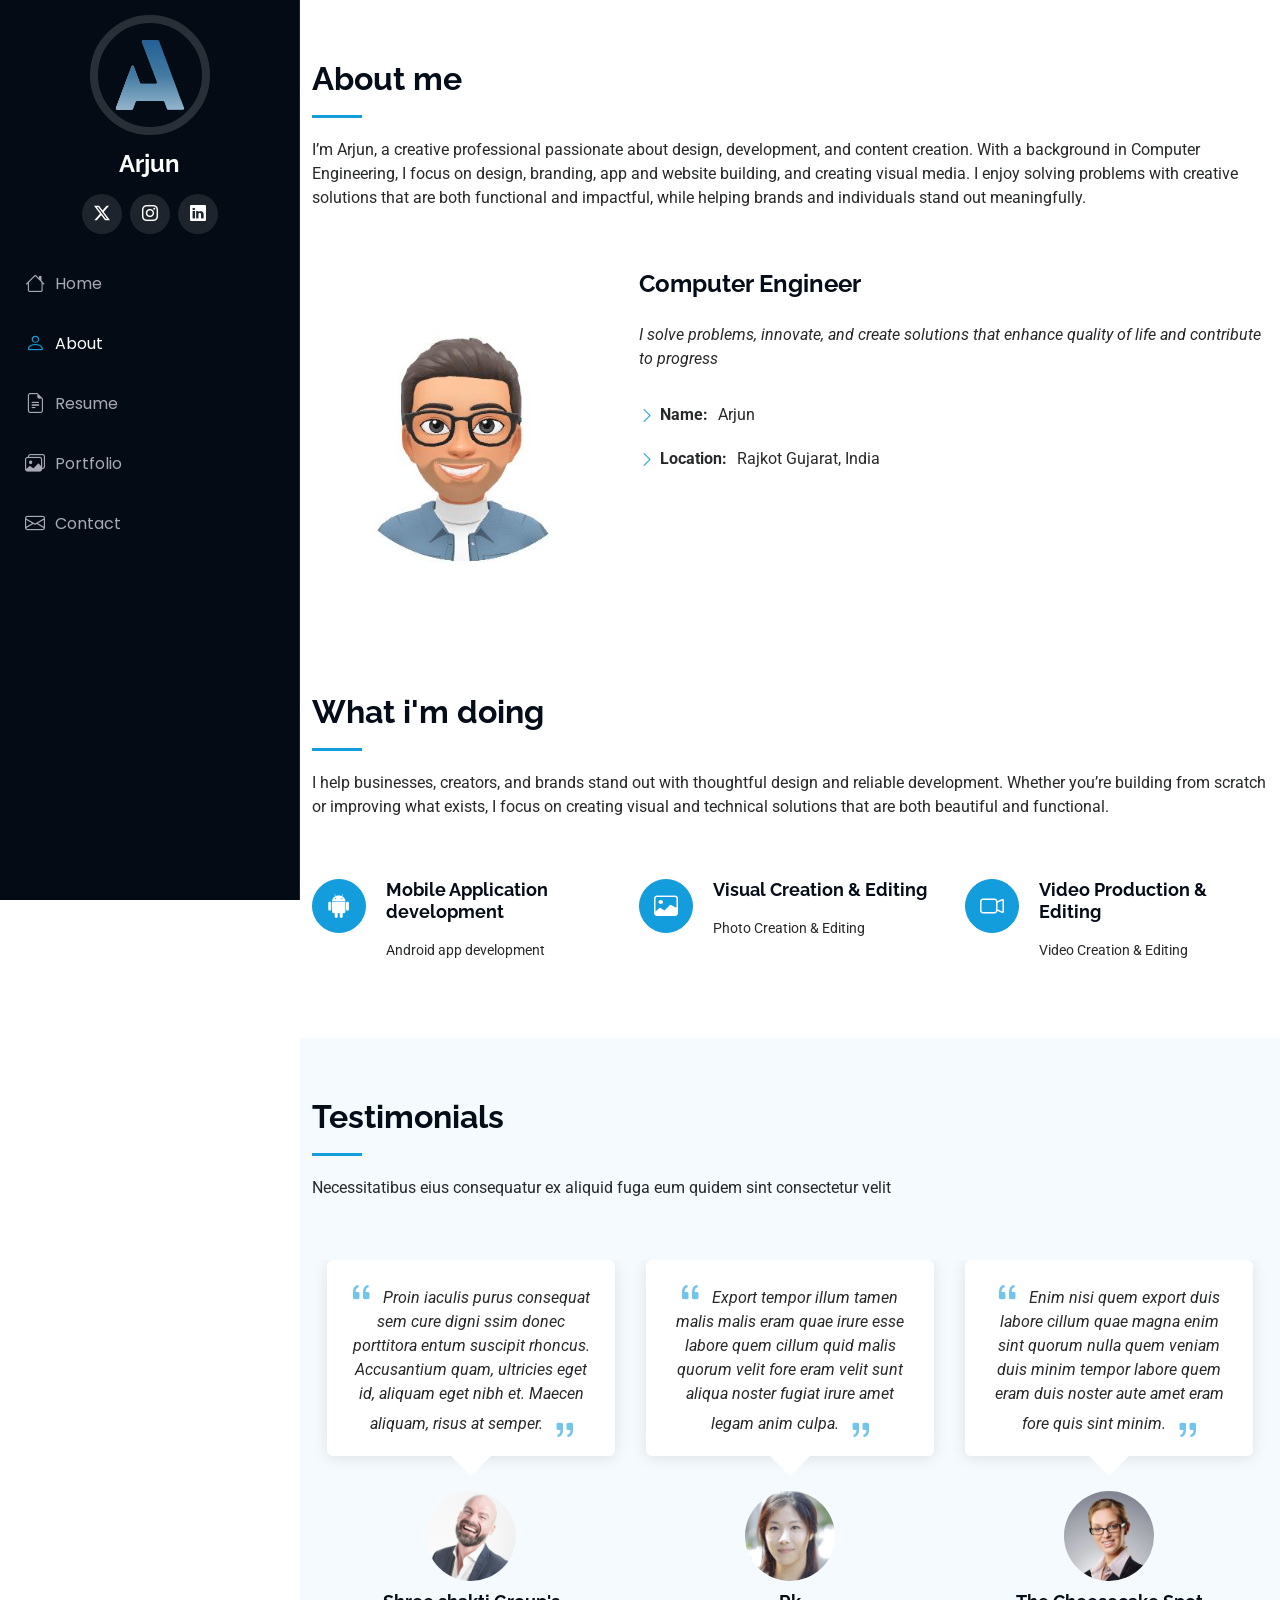
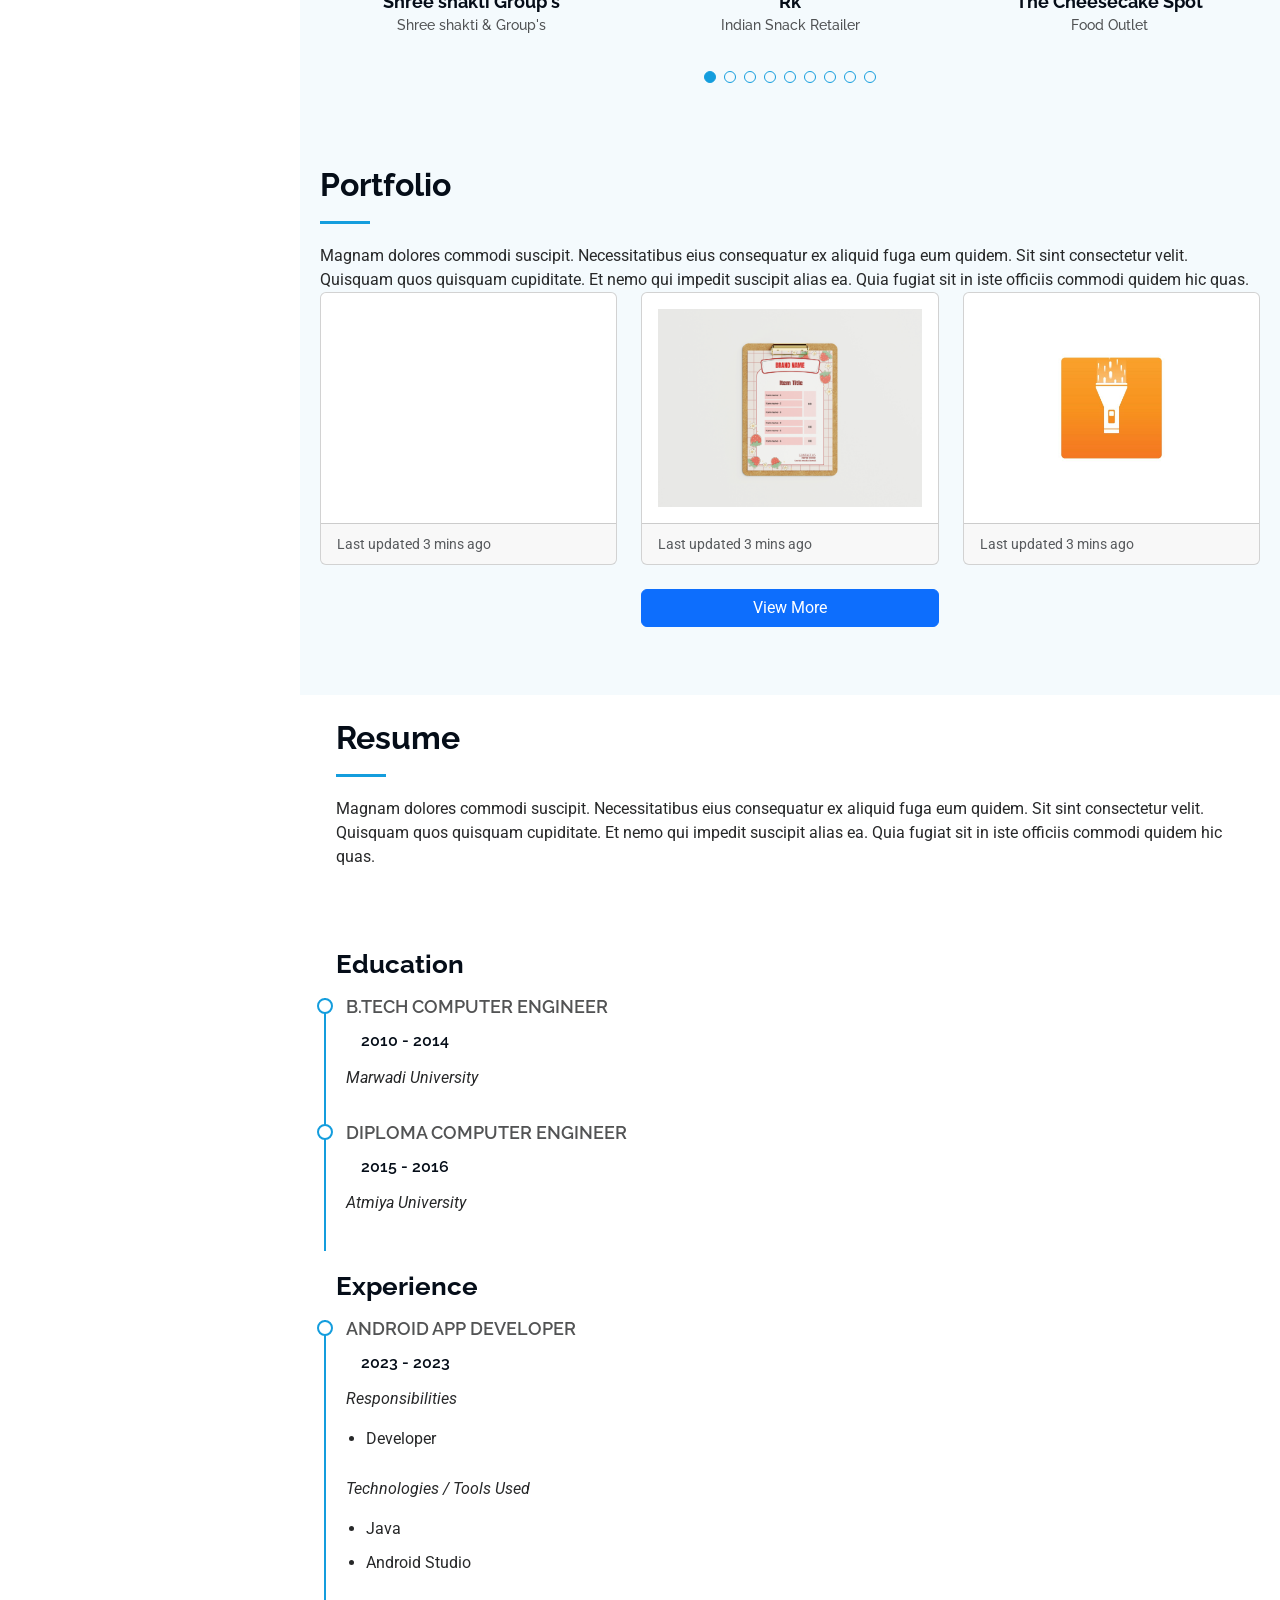
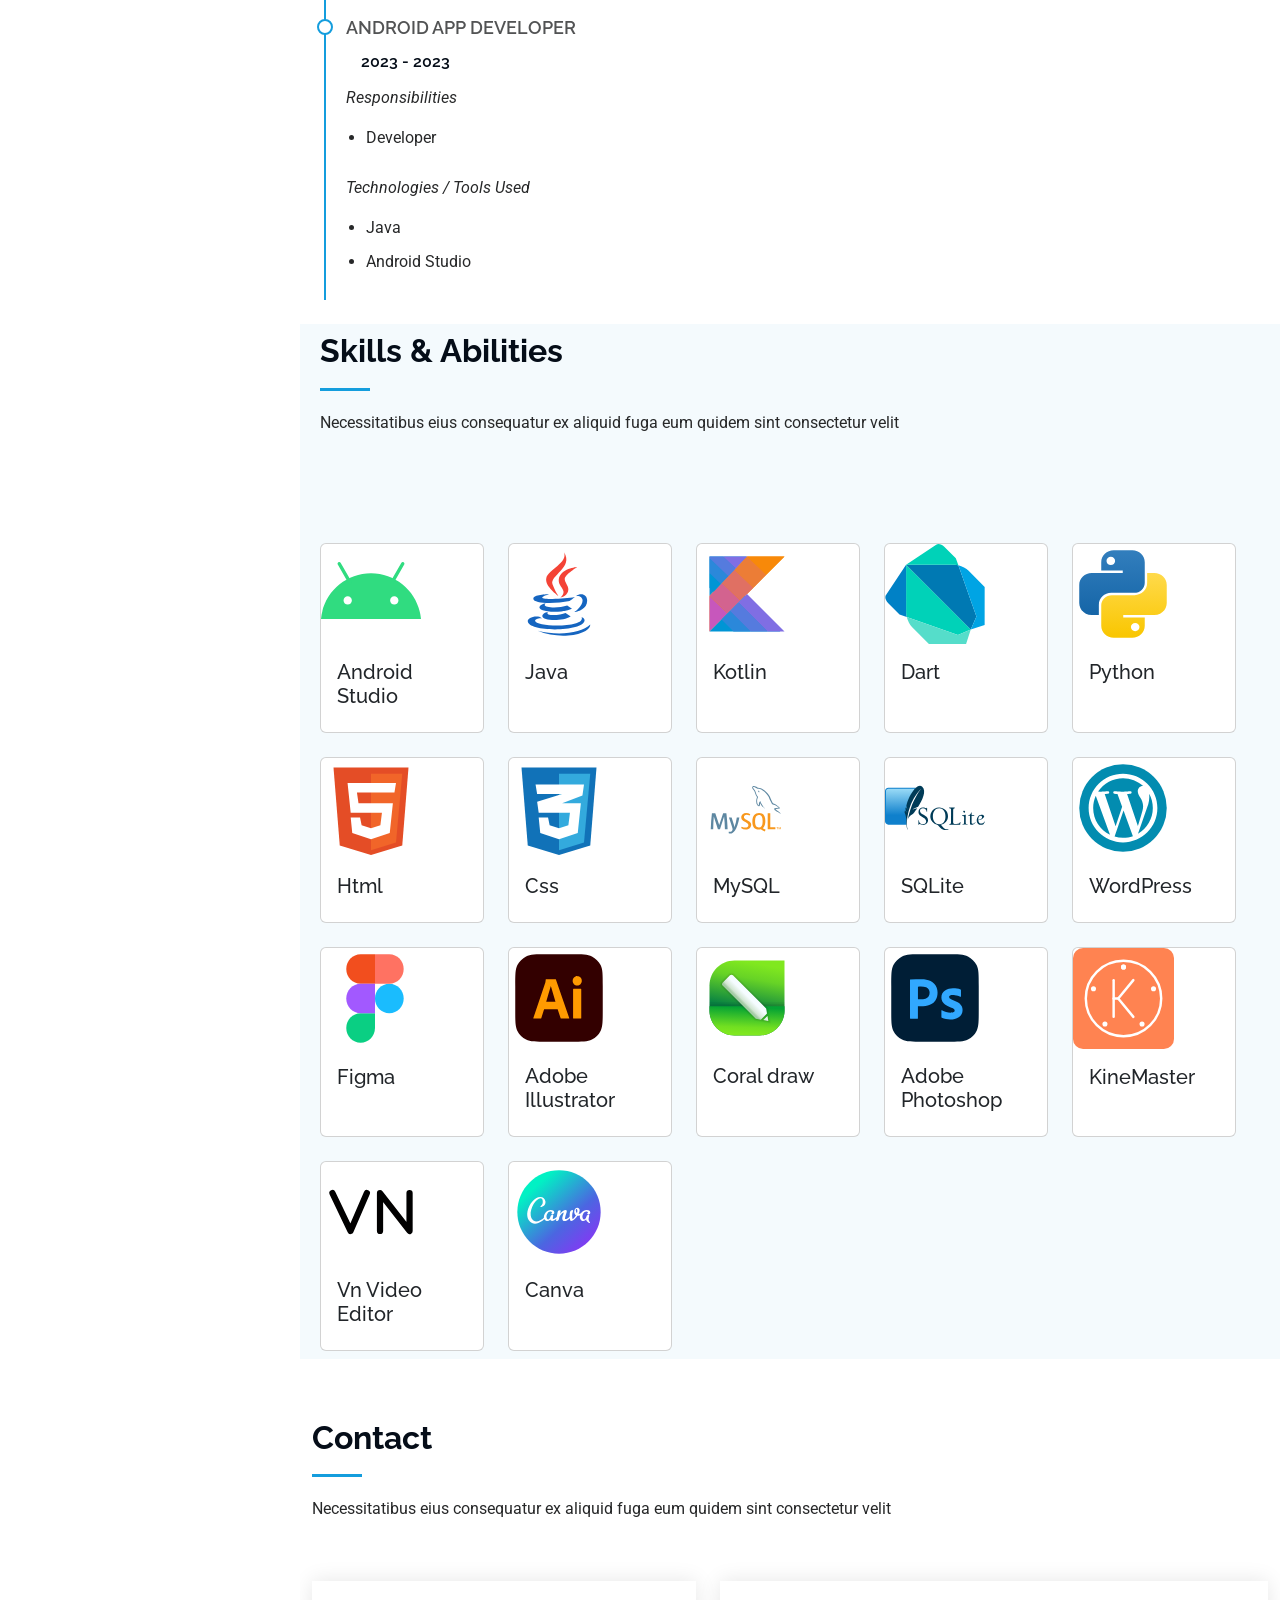
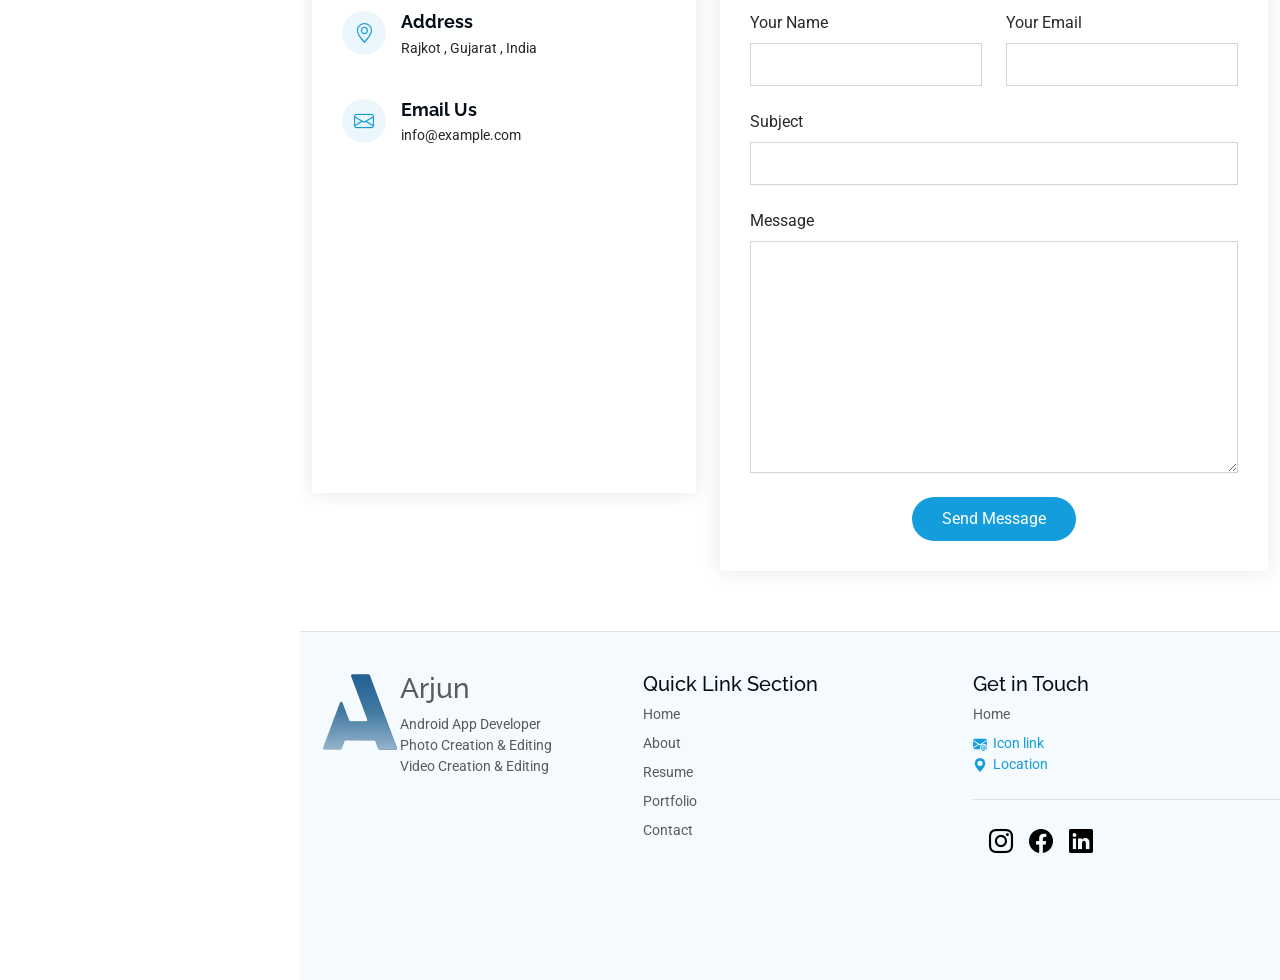
==== commit a260e7dc: "Update index.html" ====
--- a/index.html
+++ b/index.html
@@ -753,21 +753,32 @@
   </main>
 
   <footer id="footer" class="footer position-relative light-background row border-top">
-  
-    <div class="col">
-      
-         <a href="/" aria-label="Home">
-  <img src="assets/img/Logo-WebsiteHeader_web-favicon.svg" alt="My Logo" width="120" height="auto">
-</a>    </div>
-    <div class="col">
-          <h3>
-  Arjun
-</h3> 
-  <h4><small class="text-body-secondary">Android App Development-Photo Creation-Video Creation</small></h4>
-   </div>
-
-
-
+
+
+
+    <div class="col-md-4 d-flex">
+      <div>
+          <a
+            href="/"
+            class="mb-3 me-2 mb-md-0 text-body-secondary text-decoration-none lh-1"
+            aria-label="Bootstrap"
+          >
+                   <a href="/" aria-label="Home">
+  <img src="assets/img/Logo-WebsiteHeader_web-favicon.svg" alt="My Logo" width="80" height="auto">
+</a>
+          </a>
+          </div>
+          <div>
+          <h3><span class="mb-3 mb-md-0 text-body-secondary">Arjun</span></h3> 
+          <div><span class="mb-3 mb-md-0 text-body-secondary">Android App Developer</span></div> 
+          <div><span class="mb-3 mb-md-0 text-body-secondary">Photo Creation & Editing</span></div> 
+          <div><span class="mb-3 mb-md-0 text-body-secondary">Video Creation & Editing</span></div> 
+                  
+          </div>
+
+          
+          
+        </div>
   
         <div class="col mb-3">
           <h5>Quick Link Section</h5>
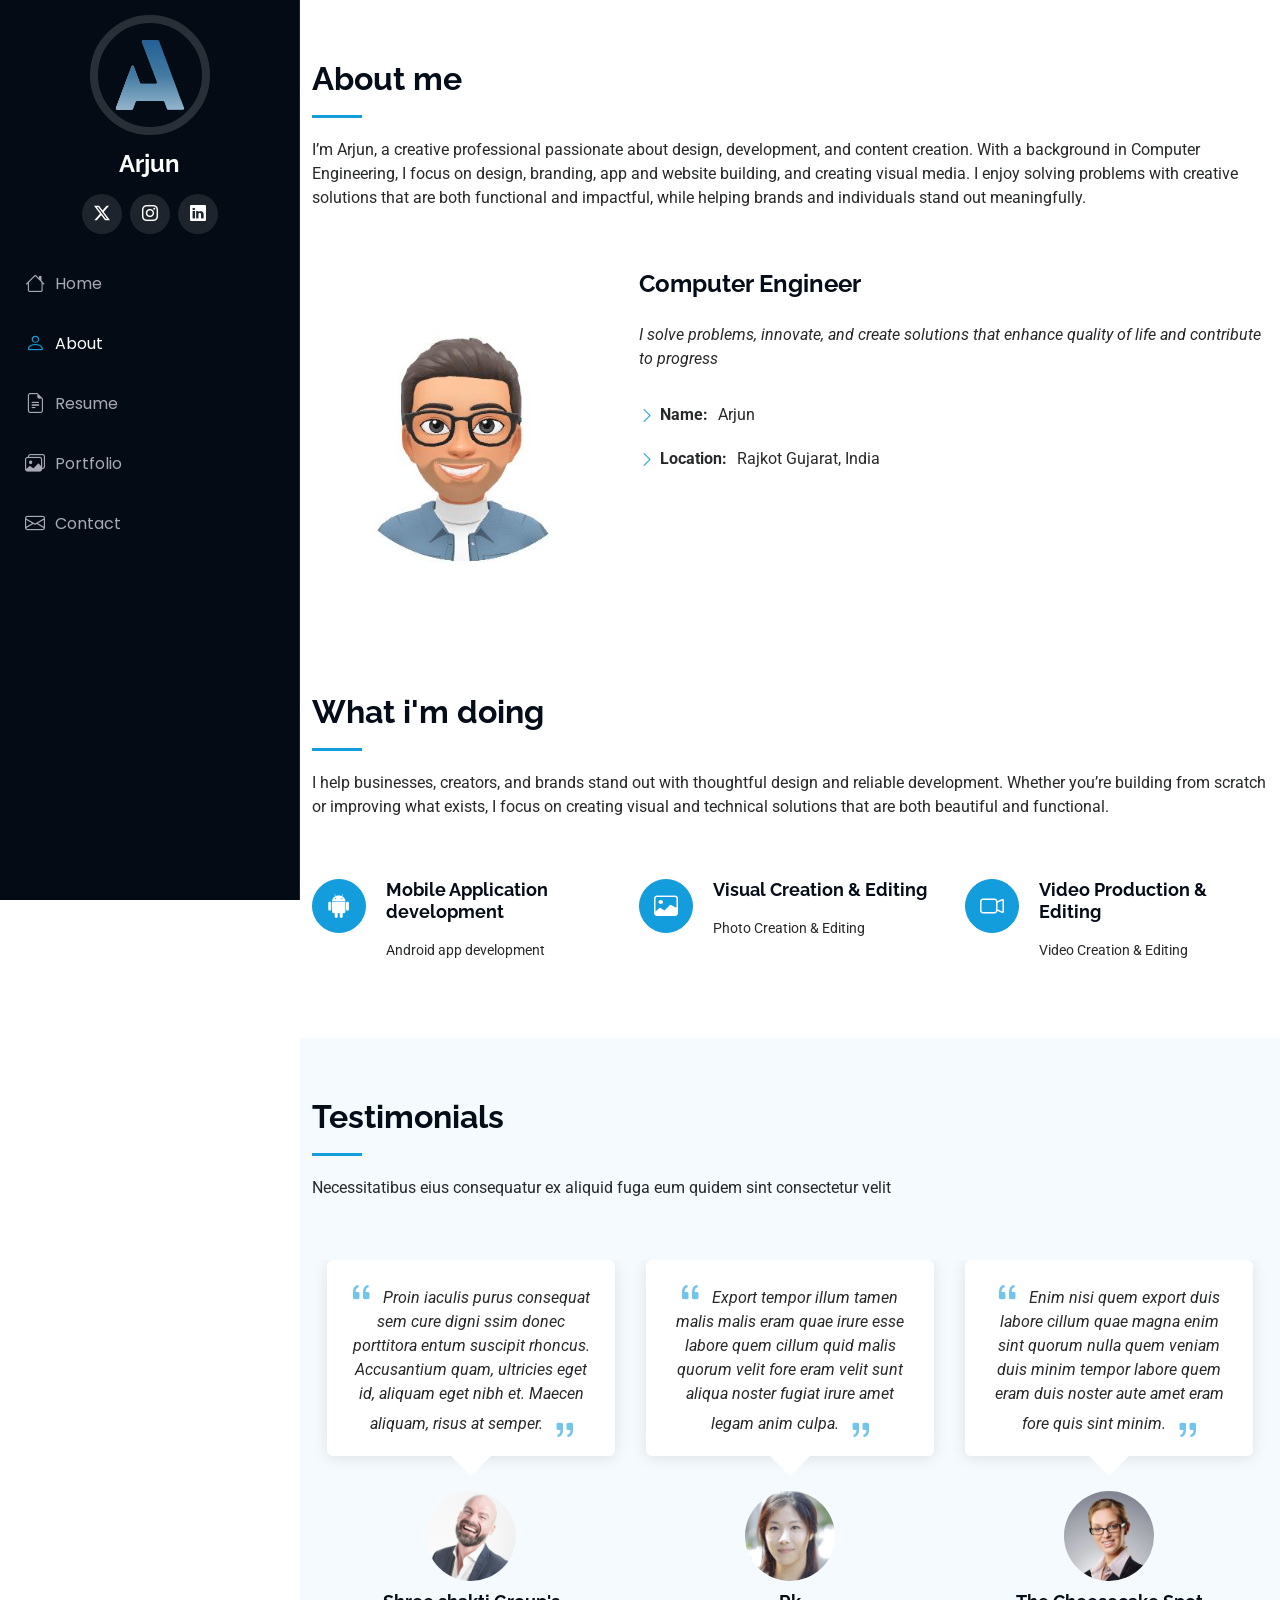
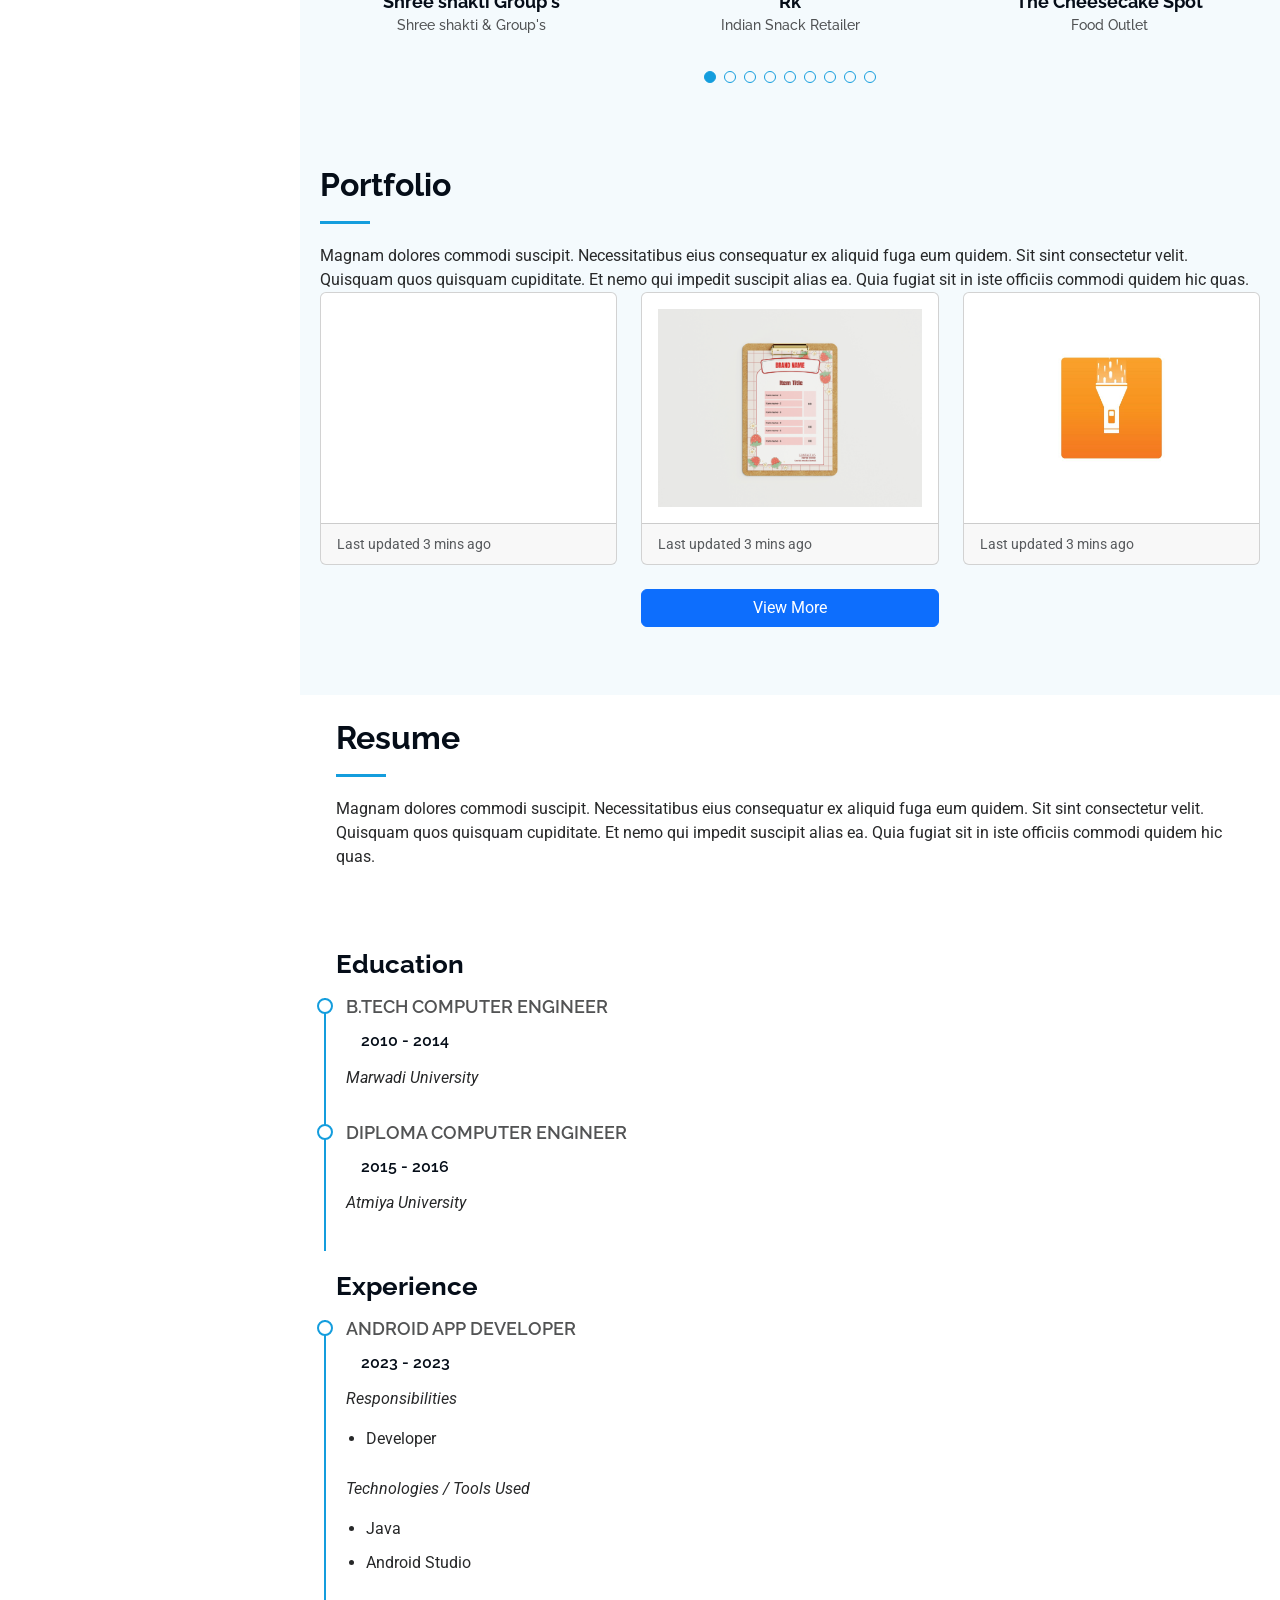
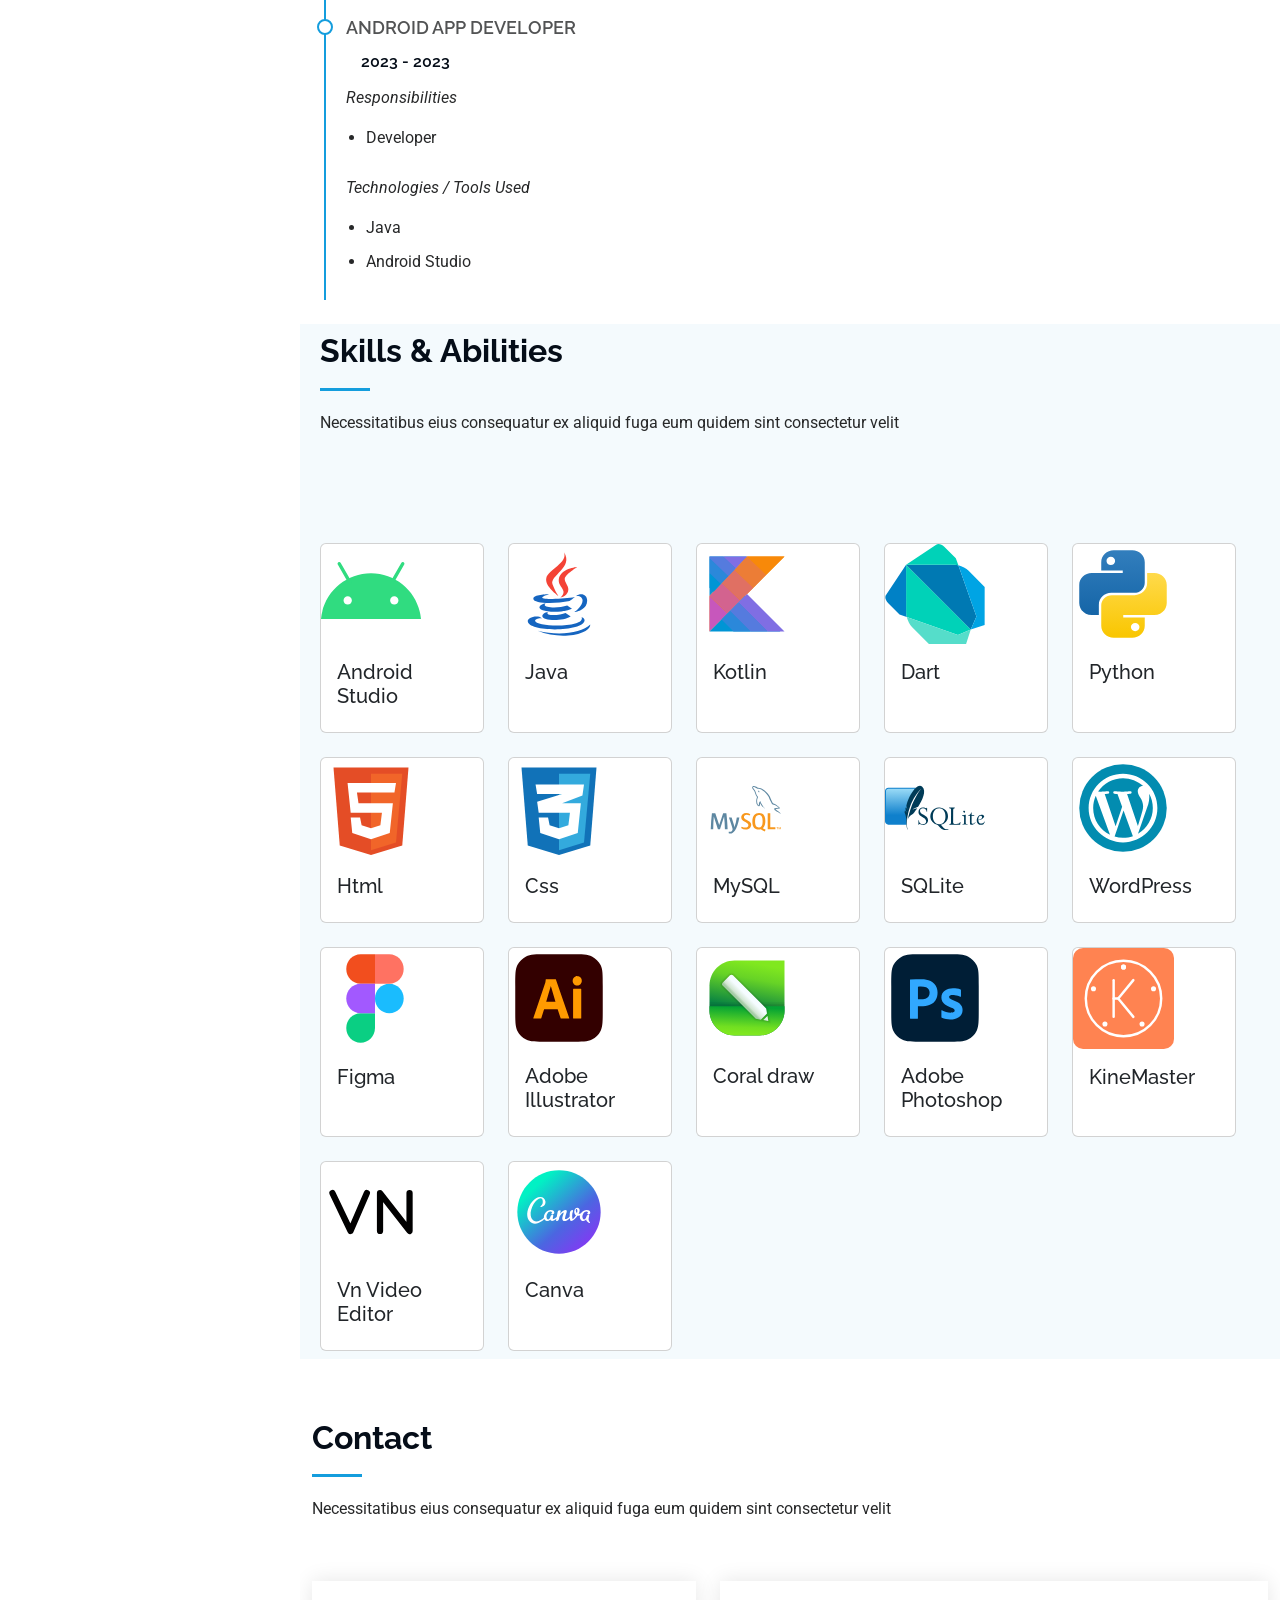
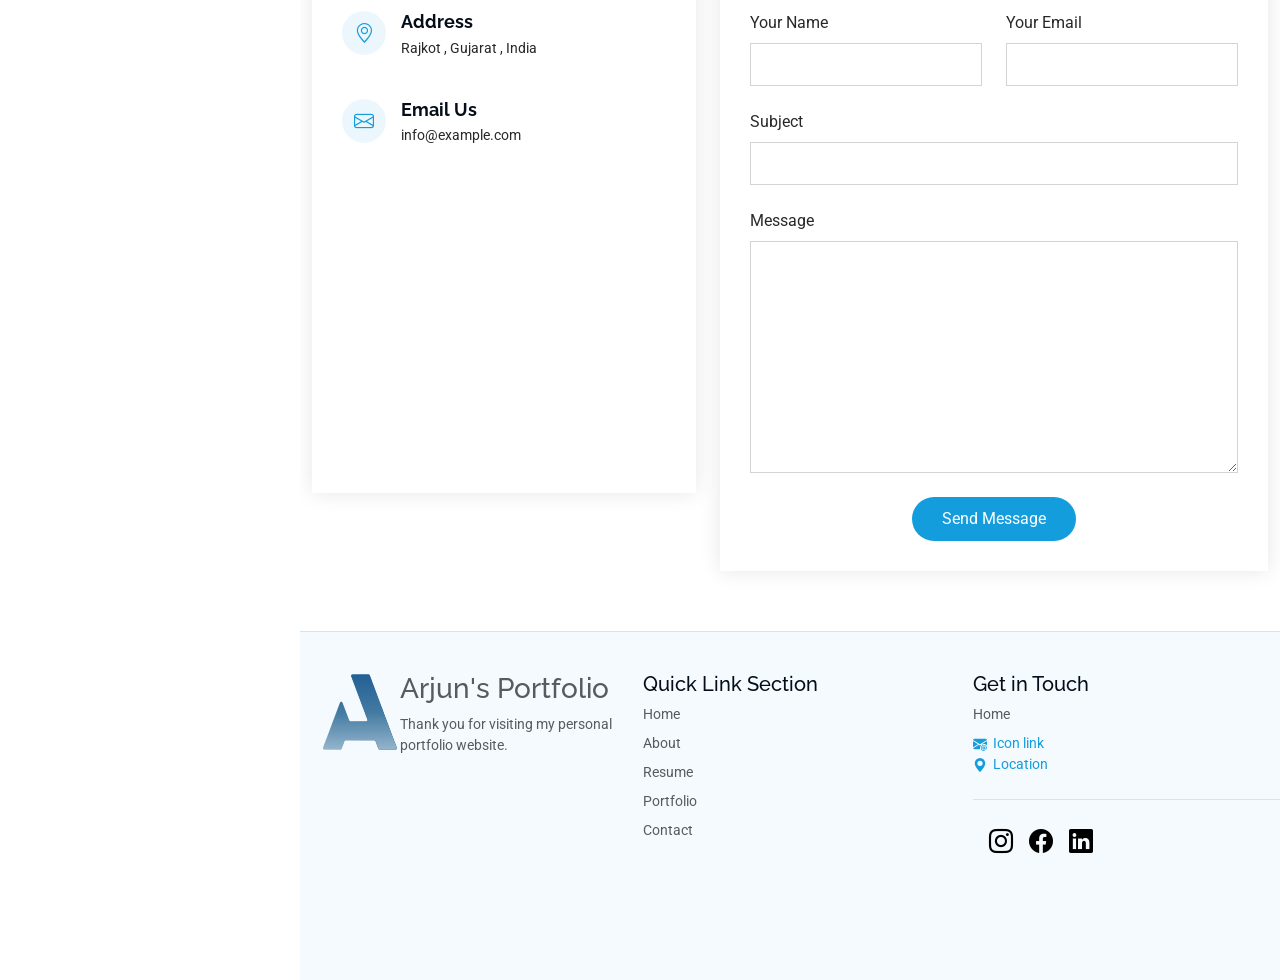
==== commit a66a746c: "Update index.html" ====
--- a/index.html
+++ b/index.html
@@ -769,10 +769,8 @@
           </a>
           </div>
           <div>
-          <h3><span class="mb-3 mb-md-0 text-body-secondary">Arjun</span></h3> 
-          <div><span class="mb-3 mb-md-0 text-body-secondary">Android App Developer</span></div> 
-          <div><span class="mb-3 mb-md-0 text-body-secondary">Photo Creation & Editing</span></div> 
-          <div><span class="mb-3 mb-md-0 text-body-secondary">Video Creation & Editing</span></div> 
+          <h3><span class="mb-3 mb-md-0 text-body-secondary">Arjun's Portfolio</span></h3> 
+          <div><span class="mb-3 mb-md-0 text-body-secondary">Thank you for visiting my personal portfolio website.</span></div> 
                   
           </div>
 
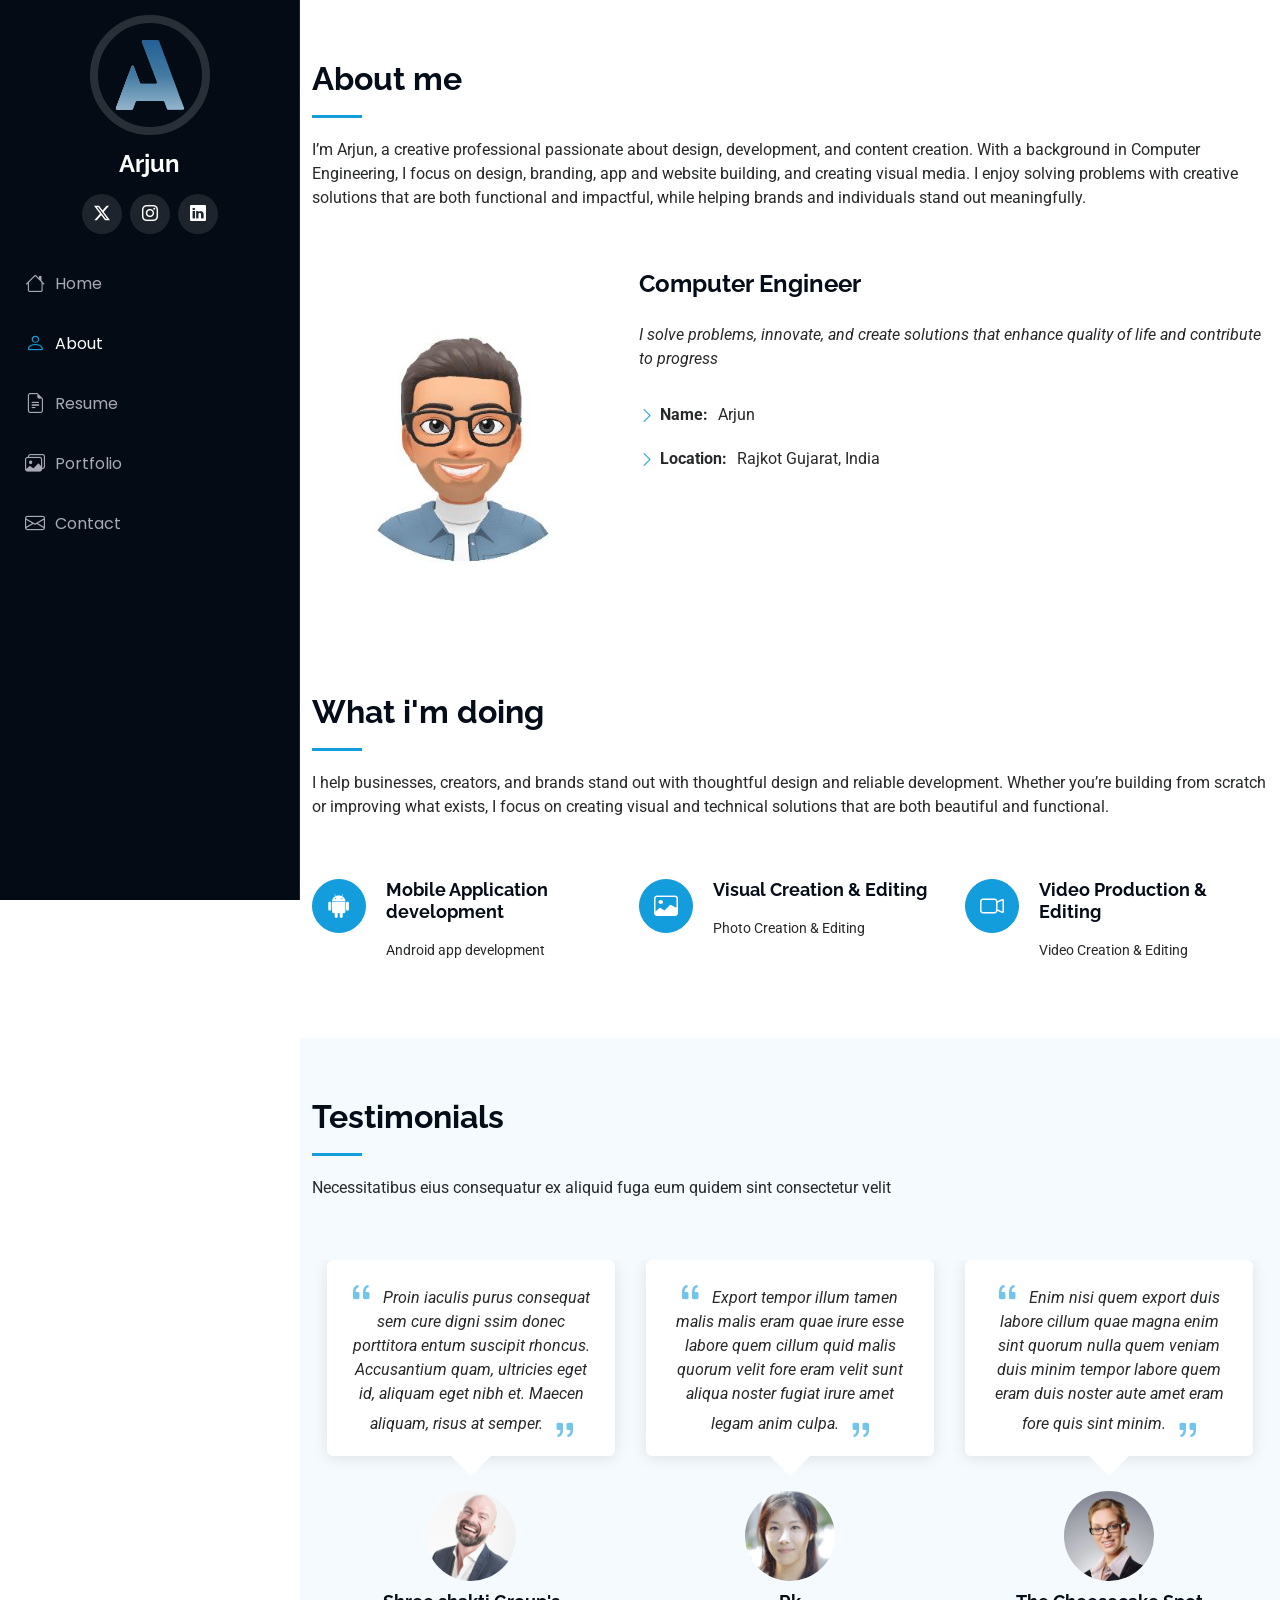
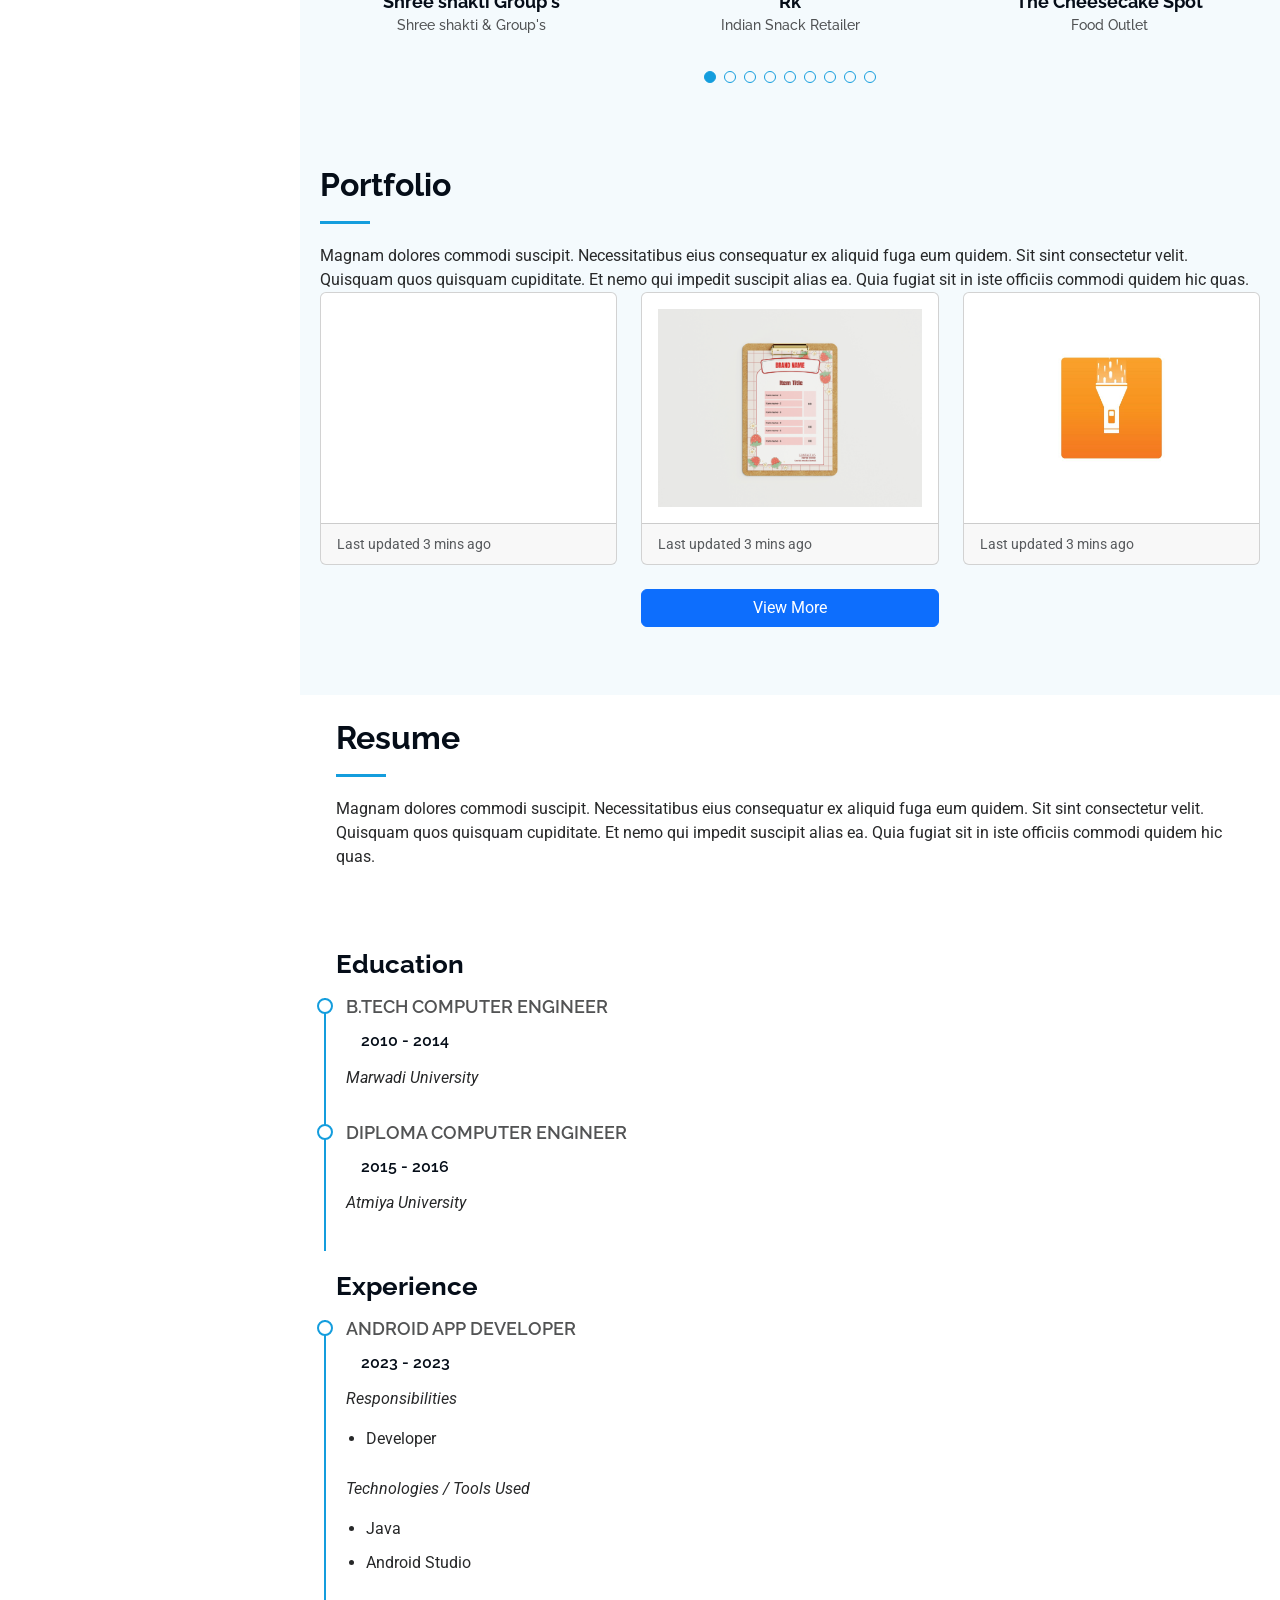
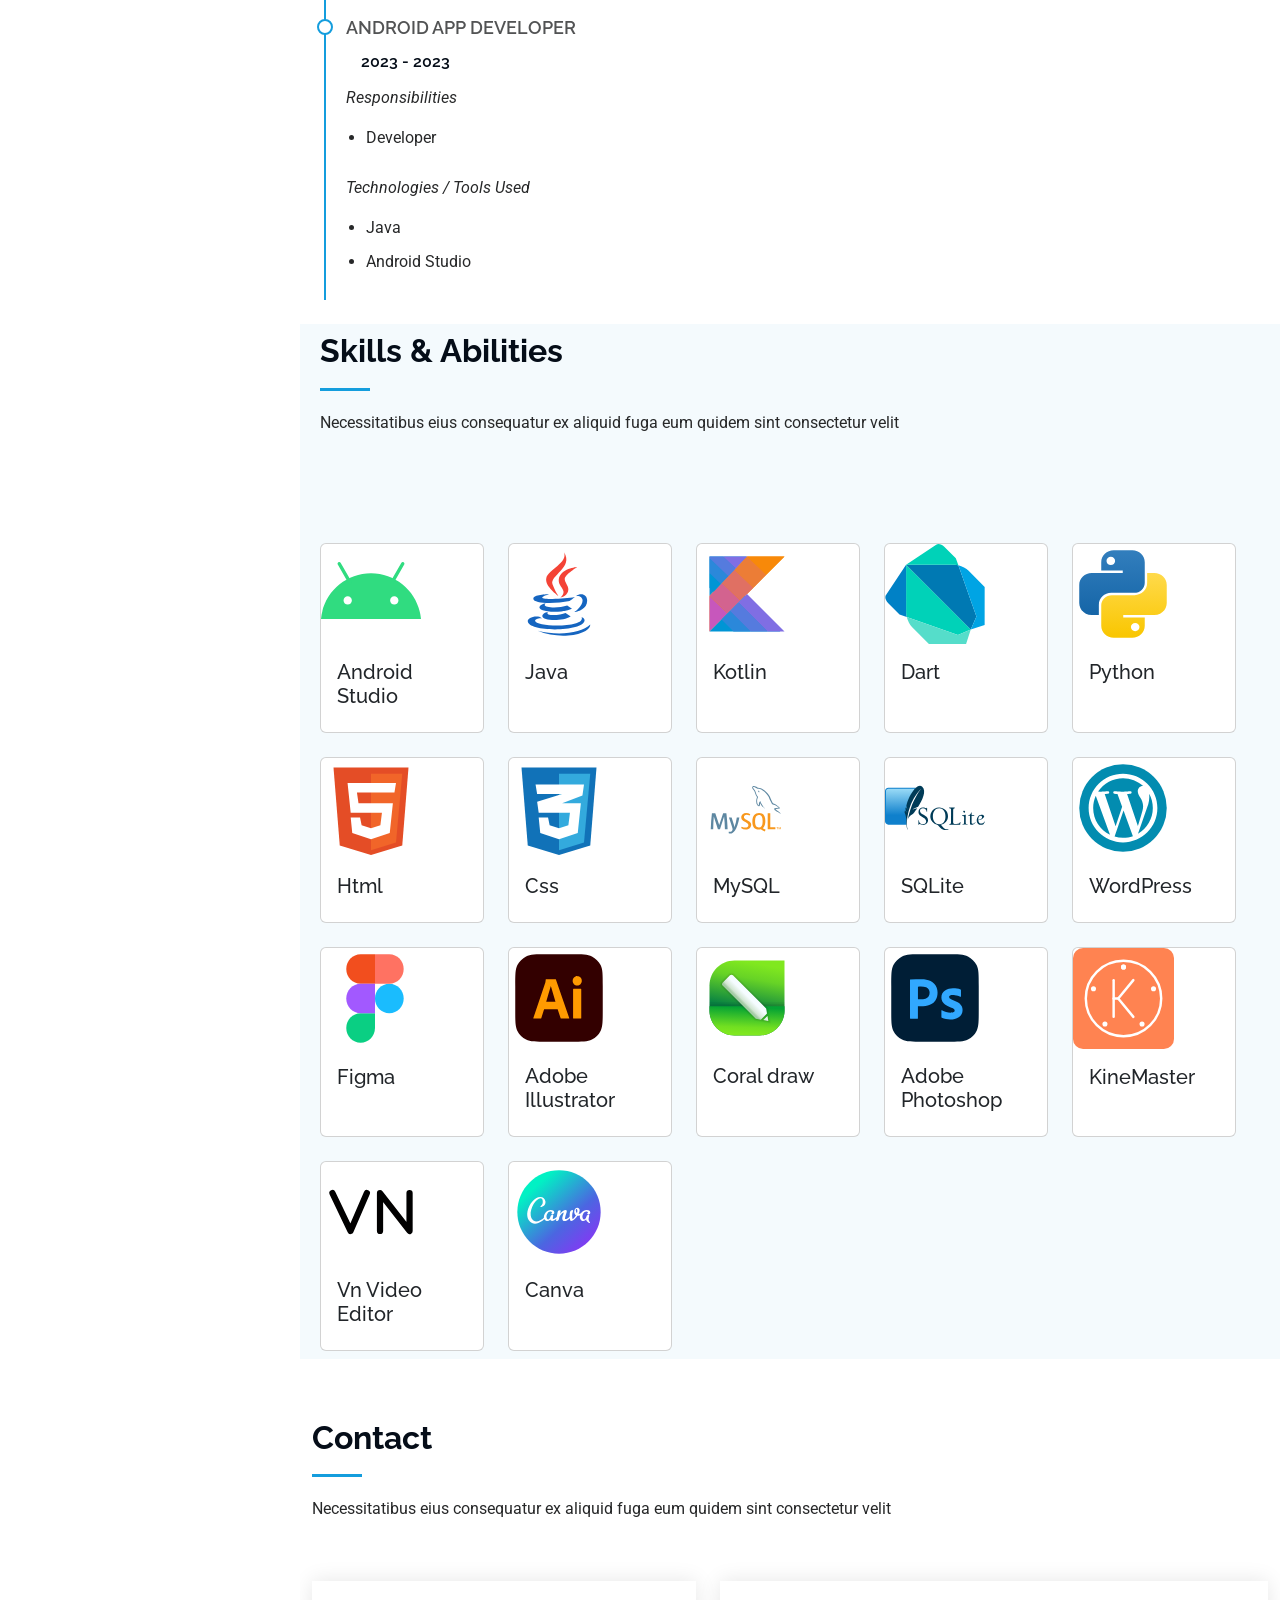
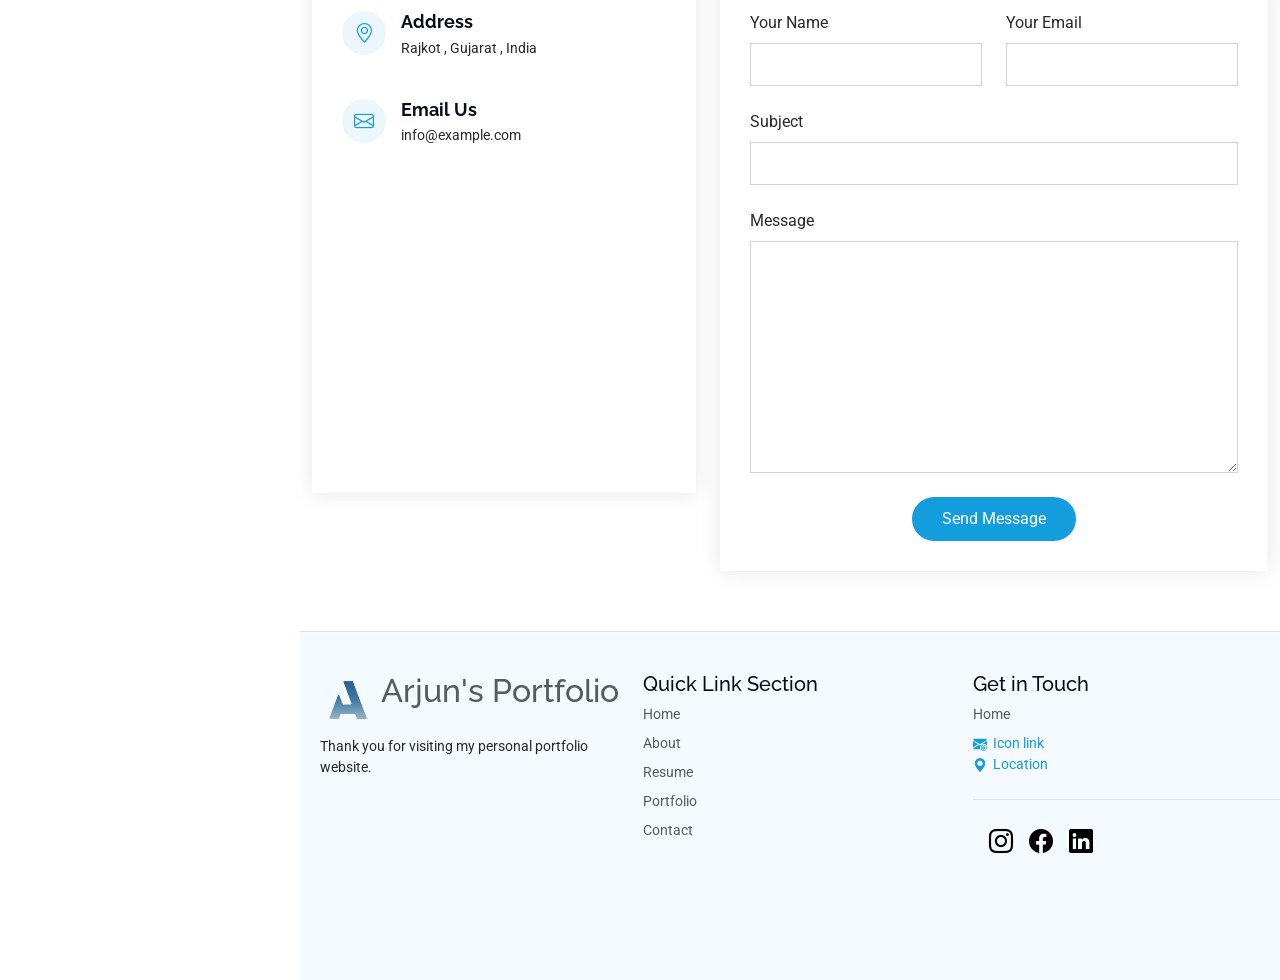
==== commit e1ce99a6: "Update index.html" ====
--- a/index.html
+++ b/index.html
@@ -757,25 +757,31 @@
 
 
     <div class="col-md-4 d-flex">
-      <div>
+
+        
+
+          
+          <div class="d-flex flex-column mb-3">
+  <div class="d-flex justify-content-start">      
+    <div class="p-2 flex-fill">
           <a
             href="/"
             class="mb-3 me-2 mb-md-0 text-body-secondary text-decoration-none lh-1"
             aria-label="Bootstrap"
           >
                    <a href="/" aria-label="Home">
-  <img src="assets/img/Logo-WebsiteHeader_web-favicon.svg" alt="My Logo" width="80" height="auto">
+  <img src="assets/img/Logo-WebsiteHeader_web-favicon.svg" alt="My Logo" width="40" height="auto">
 </a>
           </a>
           </div>
           <div>
-          <h3><span class="mb-3 mb-md-0 text-body-secondary">Arjun's Portfolio</span></h3> 
-          <div><span class="mb-3 mb-md-0 text-body-secondary">Thank you for visiting my personal portfolio website.</span></div> 
-                  
+          <h2><span class="mb-3 mb-md-0 text-body-secondary">Arjun's Portfolio</span></h2> 
+                            <div><span class="mb-3 mb-md-0 text-body-secondary"></span></div> 
+
           </div>
-
-          
-          
+        </div>
+  <div class="p-2">Thank you for visiting my personal portfolio website.</div>
+</div>
         </div>
   
         <div class="col mb-3">
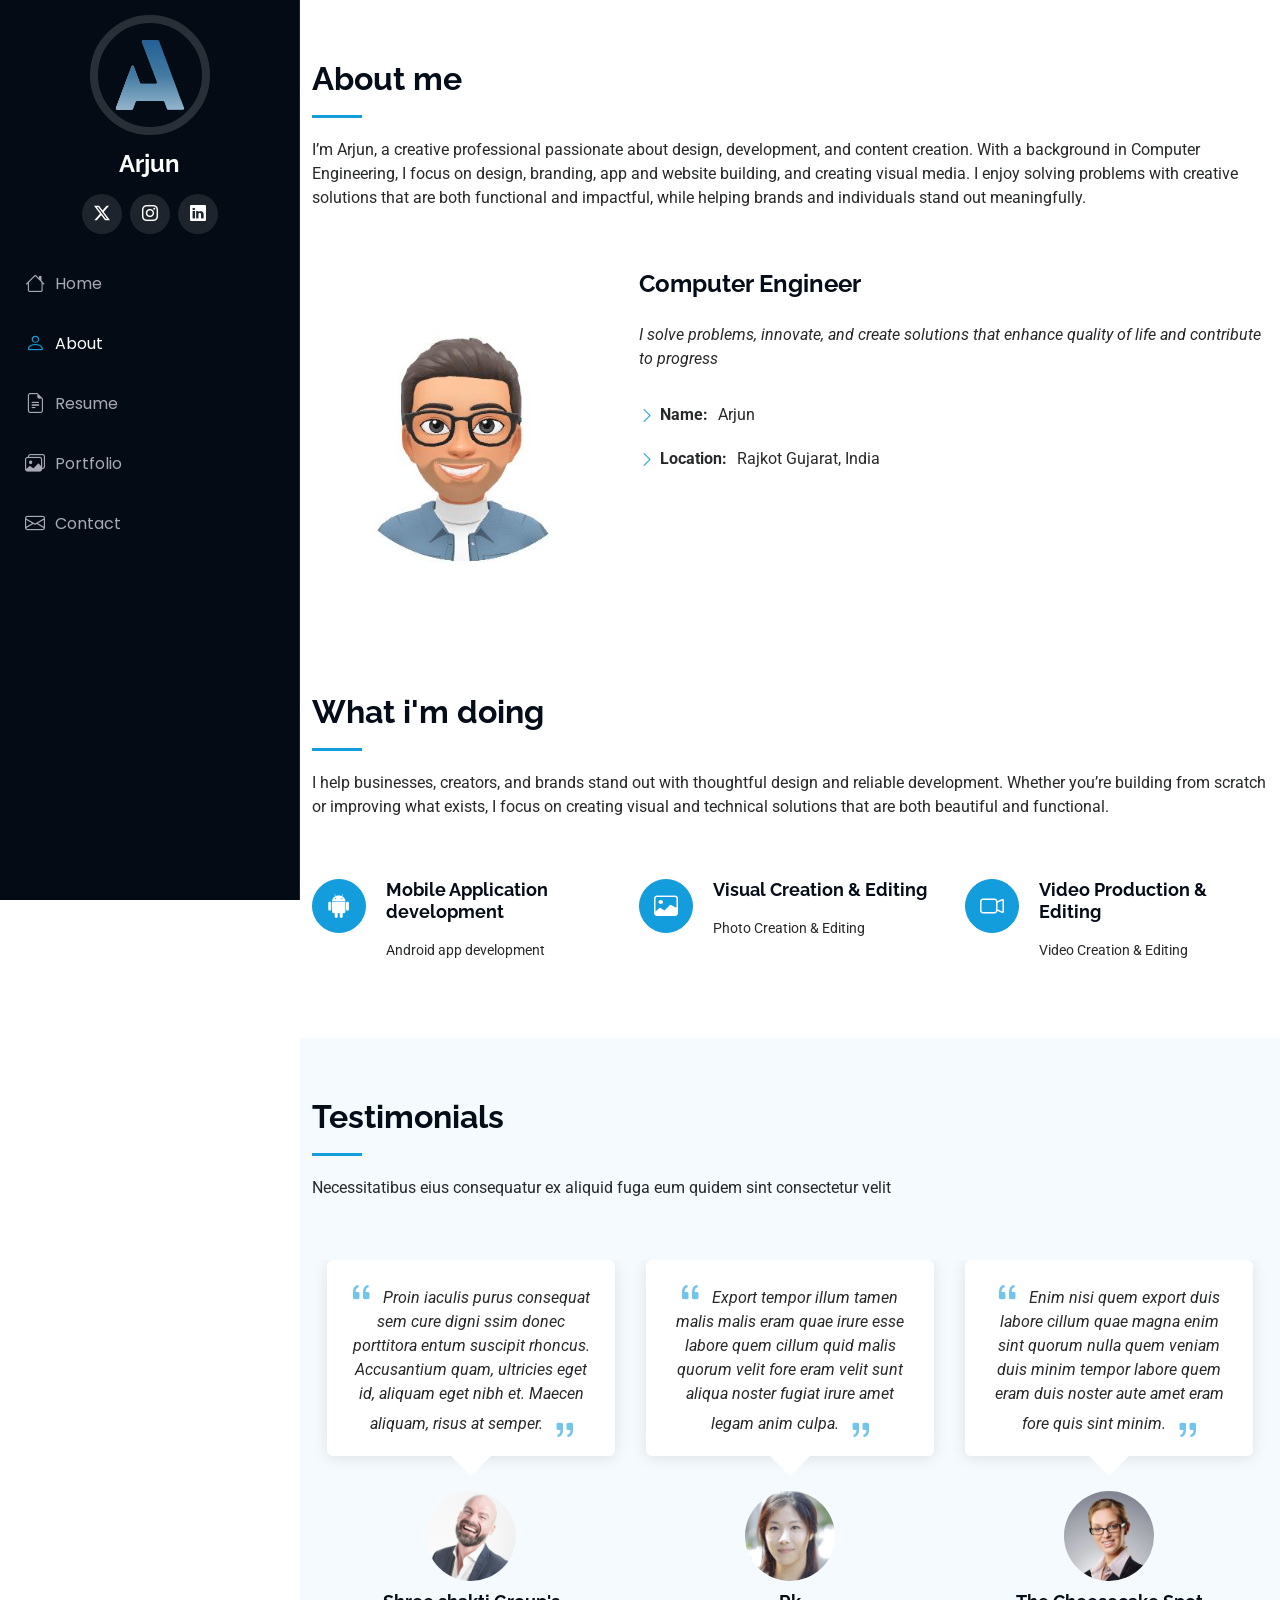
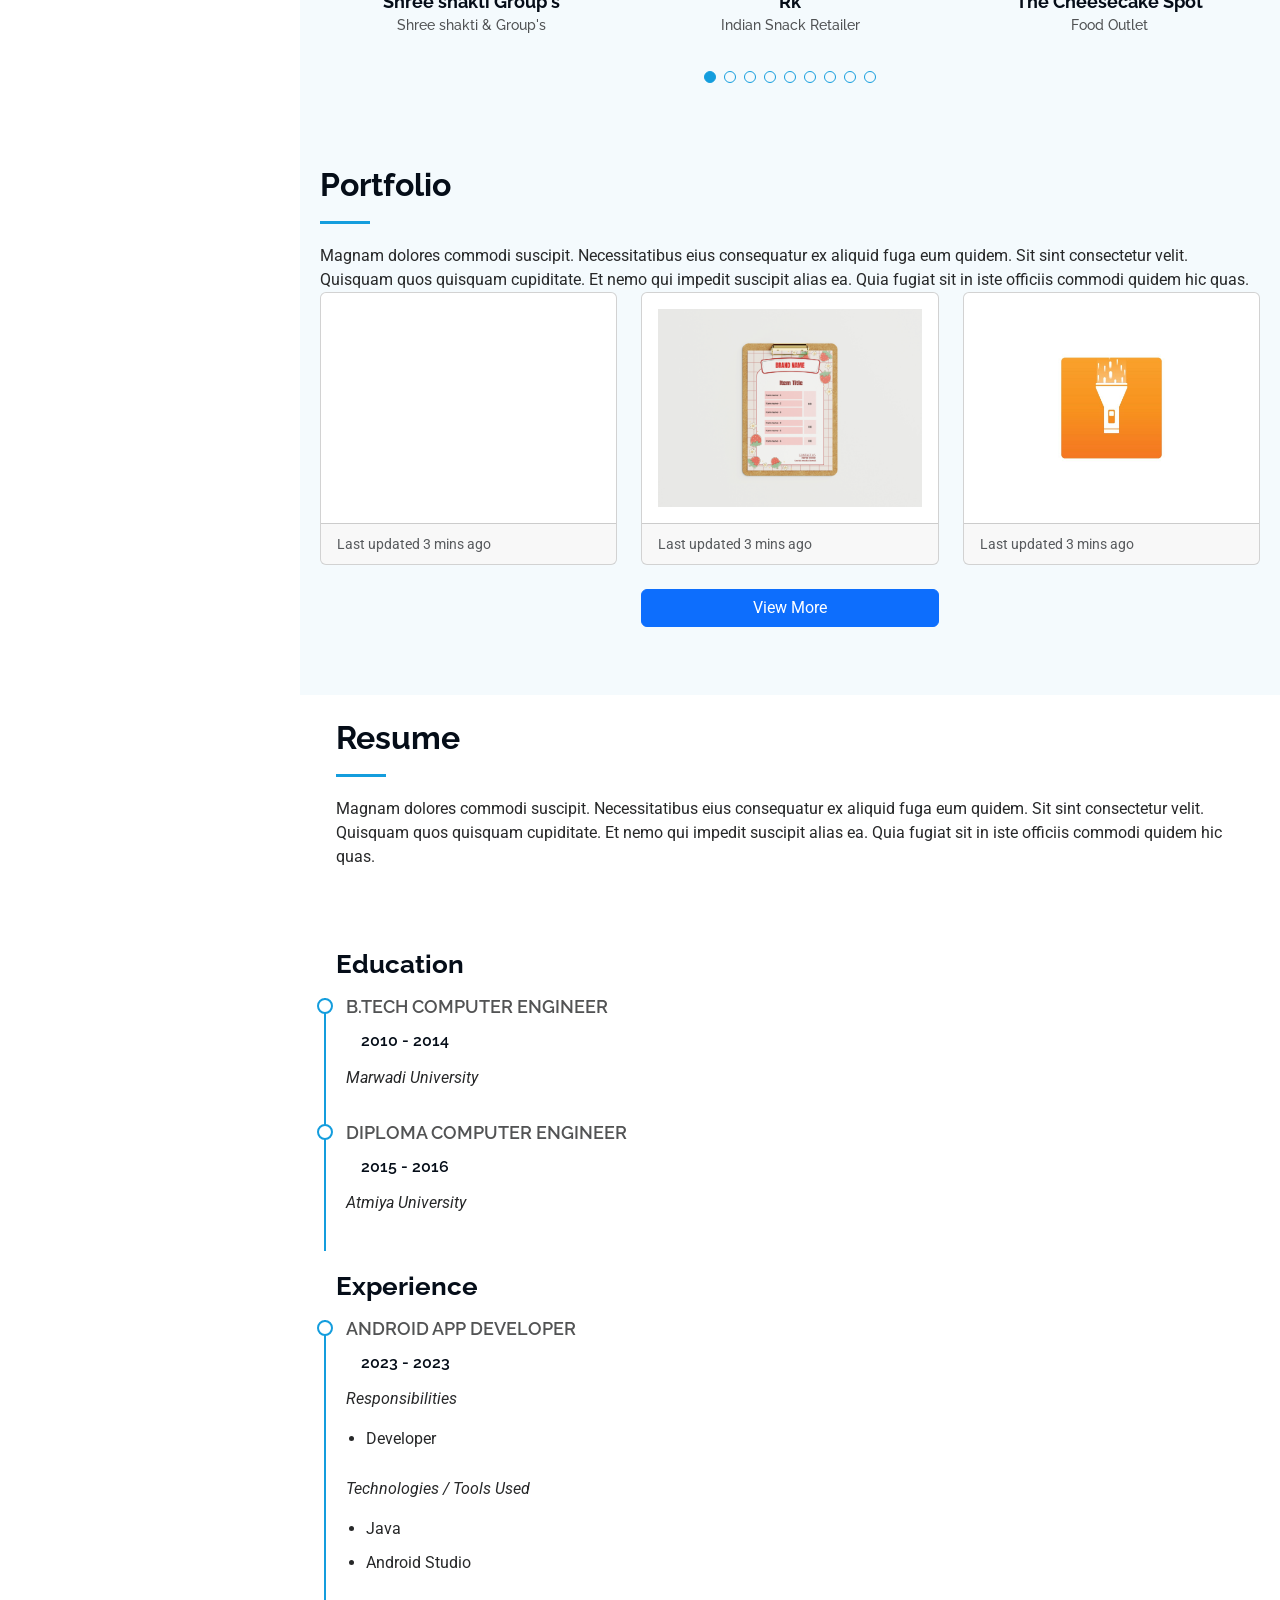
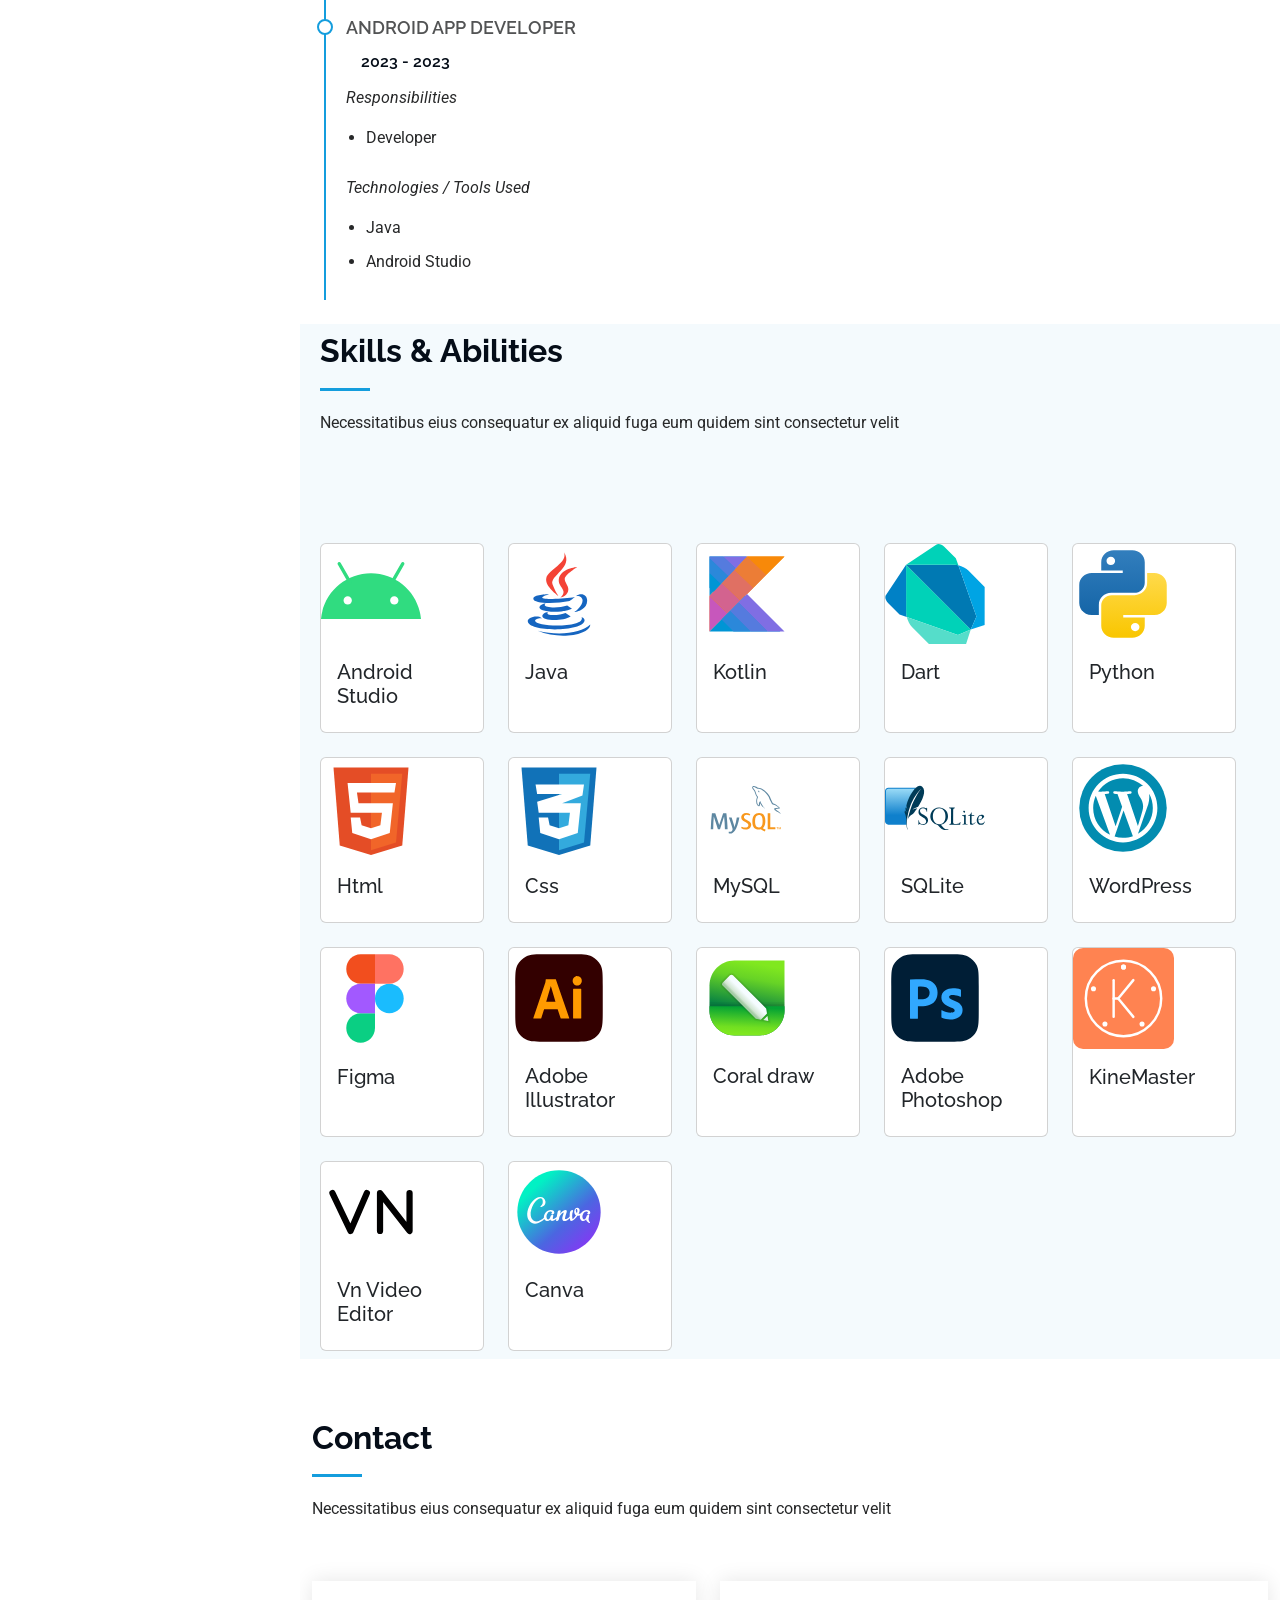
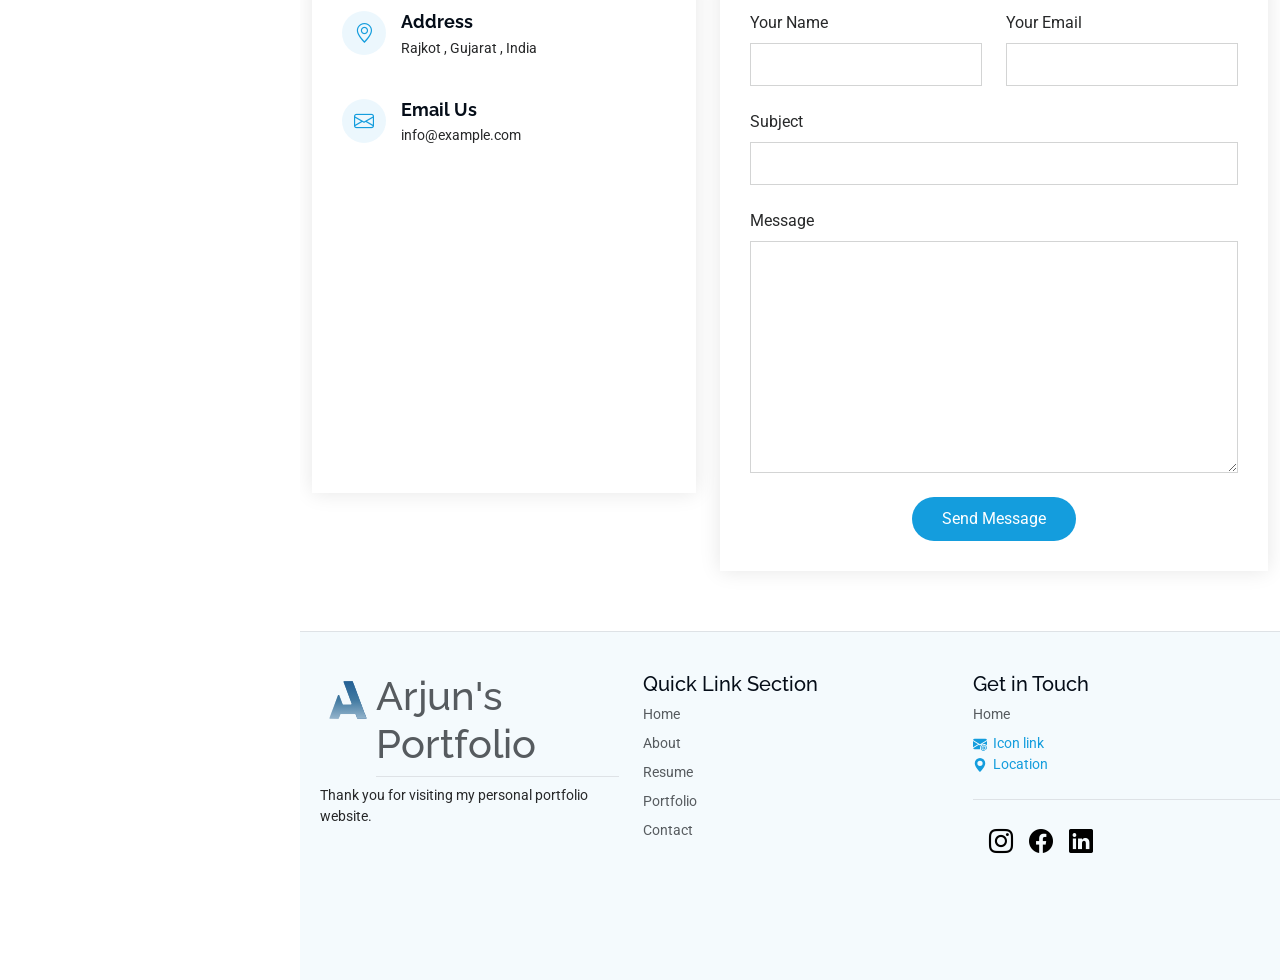
==== commit 45033021: "Update index.html" ====
--- a/index.html
+++ b/index.html
@@ -775,12 +775,14 @@
           </a>
           </div>
           <div>
-          <h2><span class="mb-3 mb-md-0 text-body-secondary">Arjun's Portfolio</span></h2> 
+          <h1><span class="mb-3 mb-md-0 text-body-secondary">Arjun's Portfolio</span></h1> 
+          <div class="justify-content-between border-top">
+</div>
                             <div><span class="mb-3 mb-md-0 text-body-secondary"></span></div> 
 
           </div>
         </div>
-  <div class="p-2">Thank you for visiting my personal portfolio website.</div>
+  <div class="d-flex p-2">Thank you for visiting my personal portfolio website.</div>
 </div>
         </div>
   
@@ -826,10 +828,8 @@
 
     
           </ul>
-               <div
-          class="d-flex flex-column flex-sm-row justify-content-between py-4 my-4 border-top"
-        >
-    <ul class="list-unstyled d-flex">
+               <div class="d-flex flex-column flex-sm-row justify-content-between py-4 my-4 border-top">
+                   <ul class="list-unstyled d-flex">
   <li class="ms-3">
     <a class="link-body-emphasis" href="#" aria-label="Instagram">
       <i class="bi bi-instagram" style="font-size: 24px;"></i>
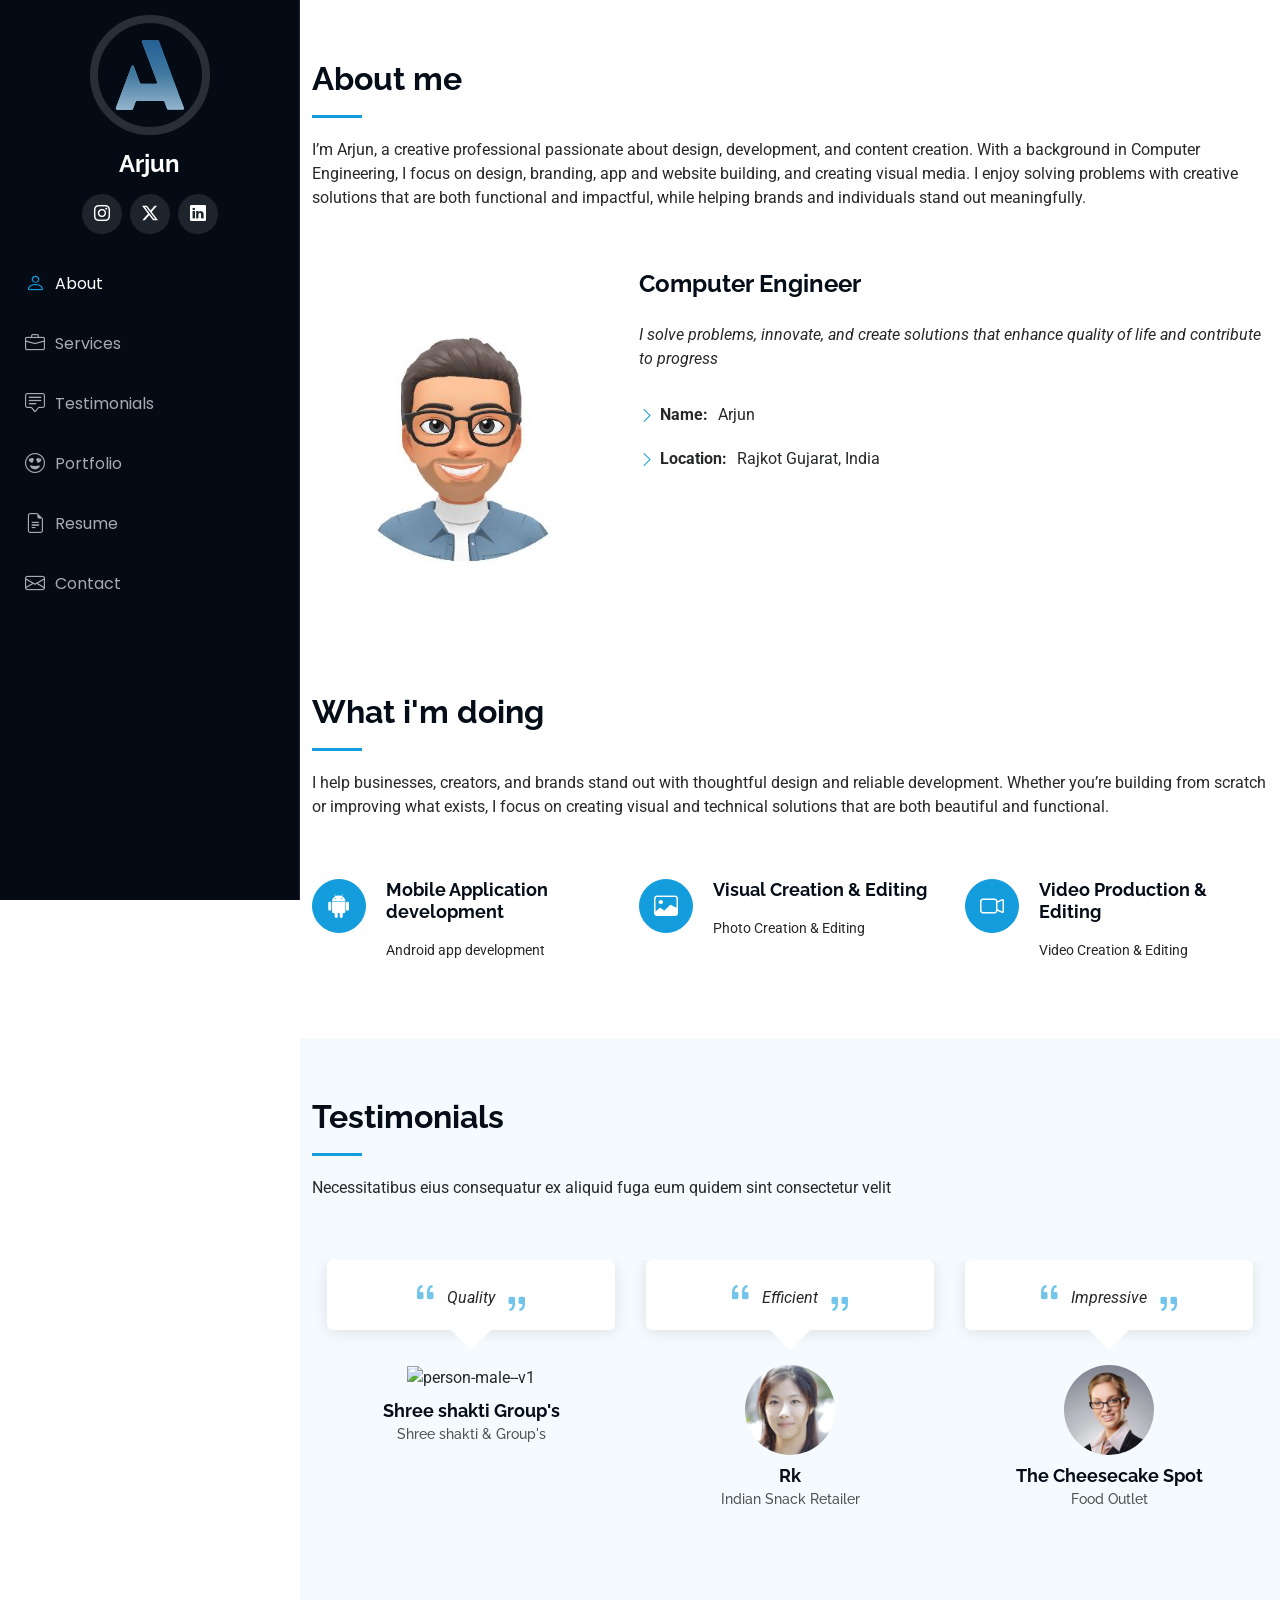
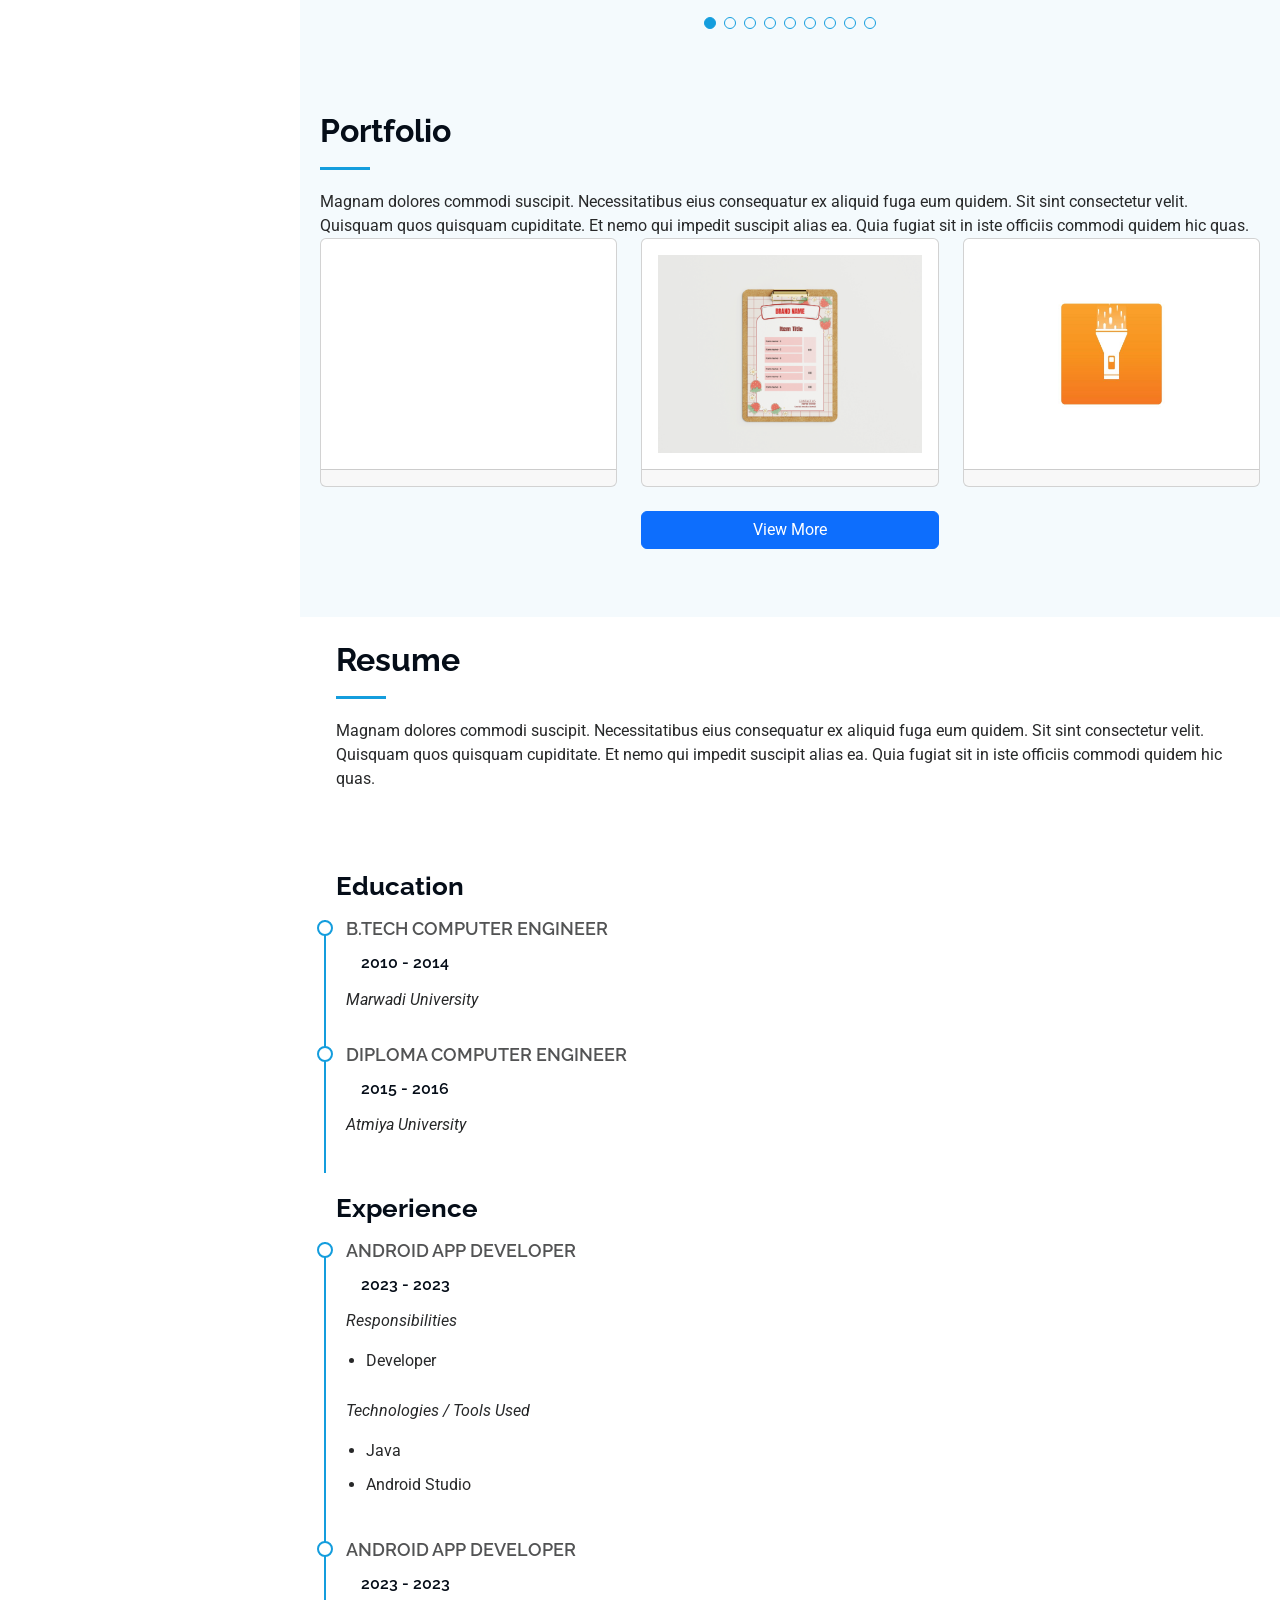
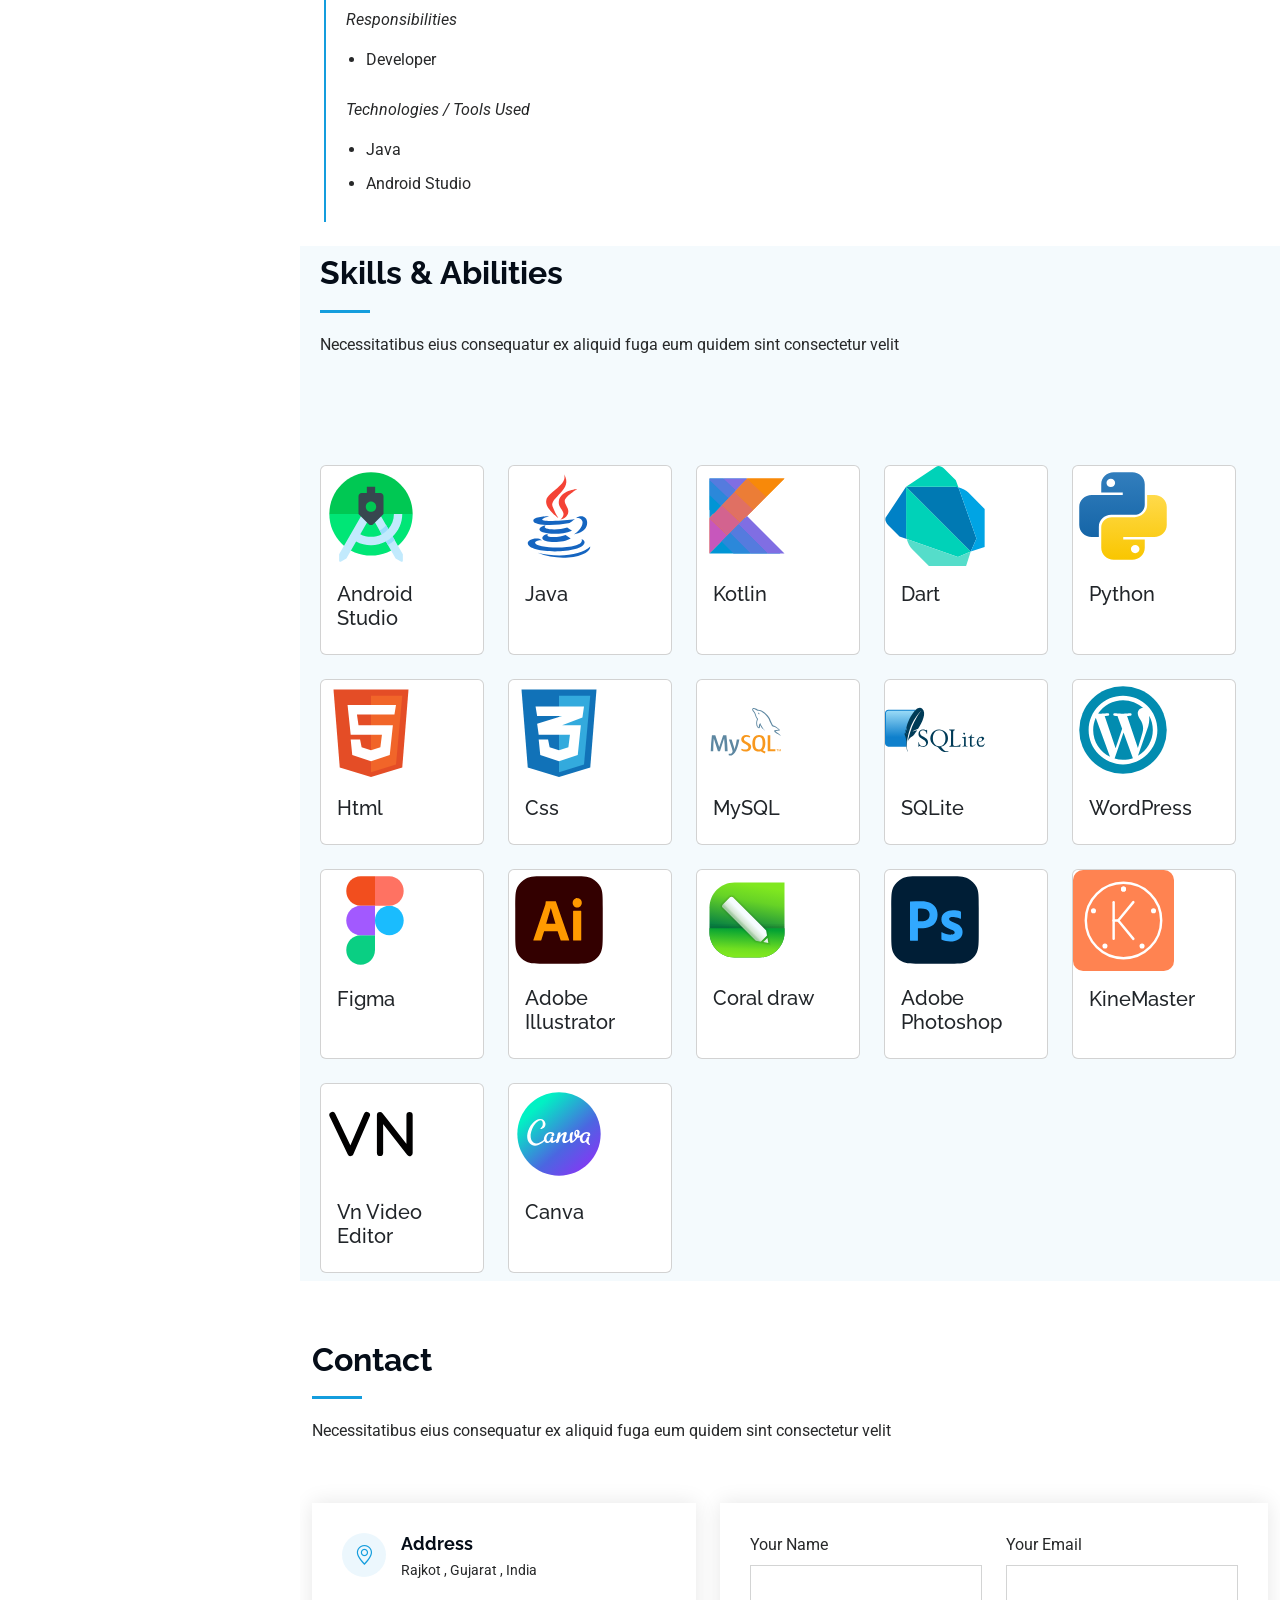
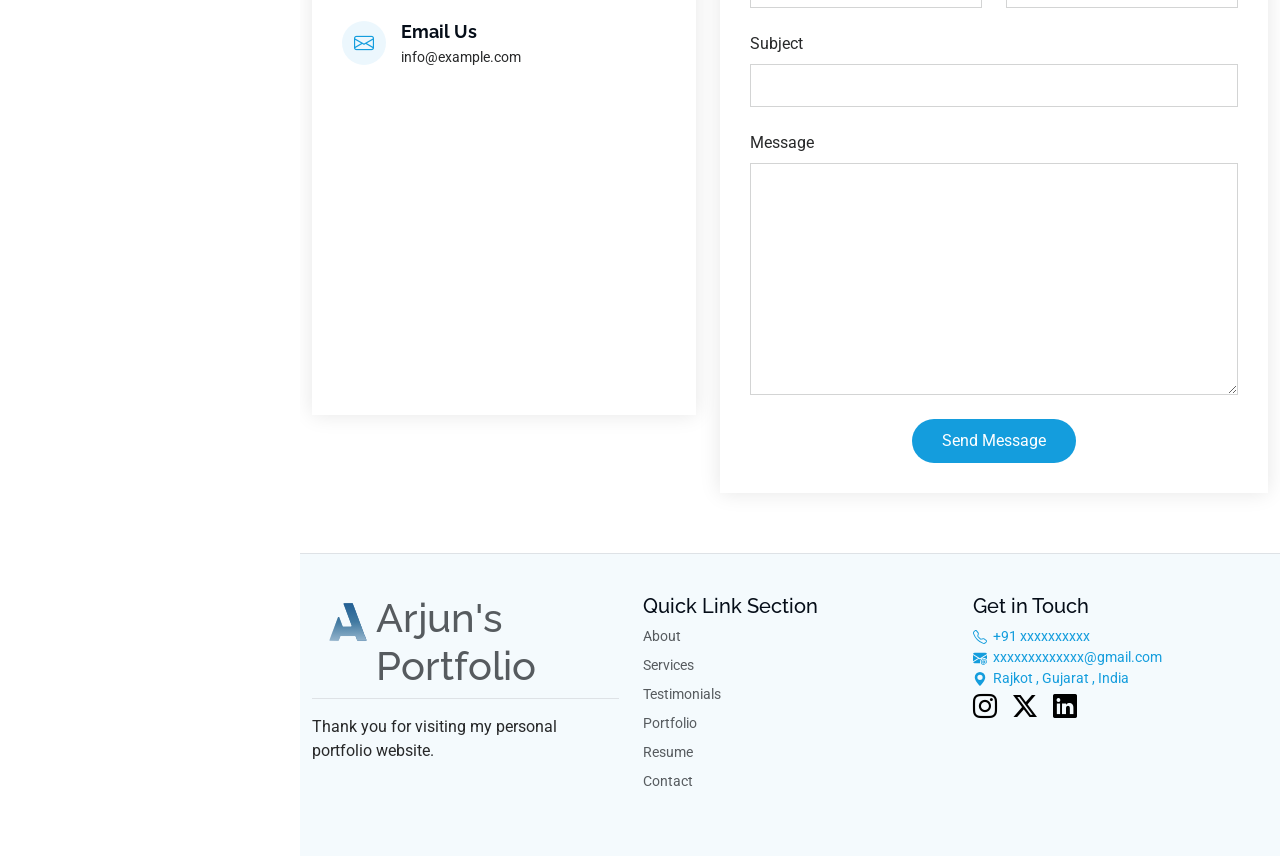
==== commit 72595e62: "Update index.html" ====
--- a/index.html
+++ b/index.html
@@ -55,17 +55,18 @@
     </a>
 
     <div class="social-links text-center">
+       <a href="https://www.instagram.com/arjunzala19_99?igsh=d2ZrbXhkOXdiZzhu" class="instagram"><i class="bi bi-instagram"></i></a>
       <a href="https://x.com/arjunzala21234" class="twitter"><i class="bi bi-twitter-x"></i></a>
-      <a href="https://www.instagram.com/arjunzala19_99?igsh=d2ZrbXhkOXdiZzhu" class="instagram"><i class="bi bi-instagram"></i></a>
       <a href="https://www.linkedin.com/in/a-r-j-u-n-aab4951ba/" class="linkedin"><i class="bi bi-linkedin"></i></a>
     </div>
 
     <nav id="navmenu" class="navmenu">
       <ul>
-        <li><a href="#hero" class="active"><i class="bi bi-house navicon"></i>Home</a></li>
         <li><a href="#about"><i class="bi bi-person navicon"></i> About</a></li>
+        <li><a href="#service"><i class="bi bi-briefcase navicon"></i> Services</a></li>
+        <li><a href="#testimonials"><i class="bi bi-chat-square-text navicon"></i> Testimonials</a></li>
+        <li><a href="#portfolio"><i class="bi bi-emoji-heart-eyes navicon"></i> Portfolio</a></li>
         <li><a href="#resume"><i class="bi bi-file-earmark-text navicon"></i> Resume</a></li>
-        <li><a href="#portfolio"><i class="bi bi-images navicon"></i> Portfolio</a></li>
 
         <li><a href="#contact"><i class="bi bi-envelope navicon"></i> Contact</a></li>
       </ul>
@@ -127,7 +128,7 @@
 
     </section><!-- /About Section -->
  <!-- Services Section -->
-    <section id="services" class="services section">
+    <section id="service" class="services section">
 
       <!-- Section Title -->
       <div class="container section-title" data-aos="fade-up">
@@ -218,11 +219,10 @@
               <div class="testimonial-item">
                 <p>
                   <i class="bi bi-quote quote-icon-left"></i>
-                  <span>Proin iaculis purus consequat sem cure digni ssim donec porttitora entum suscipit rhoncus. Accusantium quam, ultricies eget id, aliquam eget nibh et. Maecen aliquam, risus at semper.</span>
+                  <span>Quality</span>
                   <i class="bi bi-quote quote-icon-right"></i>
                 </p>
-                <img src="assets/img/testimonials/testimonials-1.jpg" class="testimonial-img" alt="">
-                <h3>Shree shakti Group's</h3>
+<img width="94" height="94" src="https://img.icons8.com/3d-fluency/94/person-male--v1.png" alt="person-male--v1"/>                <h3>Shree shakti Group's</h3>
                 <h4>Shree shakti &amp; Group's</h4>
               </div>
             </div><!-- End testimonial item -->
@@ -231,10 +231,11 @@
               <div class="testimonial-item">
                 <p>
                   <i class="bi bi-quote quote-icon-left"></i>
-                  <span>Export tempor illum tamen malis malis eram quae irure esse labore quem cillum quid malis quorum velit fore eram velit sunt aliqua noster fugiat irure amet legam anim culpa.</span>
+                  <span>Efficient</span>
                   <i class="bi bi-quote quote-icon-right"></i>
                 </p>
                 <img src="assets/img/testimonials/testimonials-2.jpg" class="testimonial-img" alt="">
+                
                 <h3>Rk</h3>
                 <h4>Indian Snack Retailer</h4>
               </div>
@@ -244,7 +245,7 @@
               <div class="testimonial-item">
                 <p>
                   <i class="bi bi-quote quote-icon-left"></i>
-                  <span>Enim nisi quem export duis labore cillum quae magna enim sint quorum nulla quem veniam duis minim tempor labore quem eram duis noster aute amet eram fore quis sint minim.</span>
+                  <span>Impressive</span>
                   <i class="bi bi-quote quote-icon-right"></i>
                 </p>
                 <img src="assets/img/testimonials/testimonials-3.jpg" class="testimonial-img" alt="">
@@ -257,7 +258,7 @@
               <div class="testimonial-item">
                 <p>
                   <i class="bi bi-quote quote-icon-left"></i>
-                  <span>Export tempor illum tamen malis malis eram quae irure esse labore quem cillum quid malis quorum velit fore eram velit sunt aliqua noster fugiat irure amet legam anim culpa.</span>
+                  <span>Outstanding</span>
                   <i class="bi bi-quote quote-icon-right"></i>
                 </p>
                 <img src="assets/img/testimonials/testimonials-2.jpg" class="testimonial-img" alt="">
@@ -270,7 +271,7 @@
               <div class="testimonial-item">
                 <p>
                   <i class="bi bi-quote quote-icon-left"></i>
-                  <span>Proin iaculis purus consequat sem cure digni ssim donec porttitora entum suscipit rhoncus. Accusantium quam, ultricies eget id, aliquam eget nibh et. Maecen aliquam, risus at semper.</span>
+                  <span>Professional</span>
                   <i class="bi bi-quote quote-icon-right"></i>
                 </p>
                 <img src="assets/img/testimonials/testimonials-1.jpg" class="testimonial-img" alt="">
@@ -284,7 +285,7 @@
               <div class="testimonial-item">
                 <p>
                   <i class="bi bi-quote quote-icon-left"></i>
-                  <span>Fugiat enim eram quae cillum dolore dolor amet nulla culpa multos export minim fugiat dolor enim duis veniam ipsum anim magna sunt elit fore quem dolore labore illum veniam.</span>
+                  <span>Superb</span>
                   <i class="bi bi-quote quote-icon-right"></i>
                 </p>
                 <img src="assets/img/testimonials/testimonials-4.jpg" class="testimonial-img" alt="">
@@ -297,7 +298,7 @@
               <div class="testimonial-item">
                 <p>
                   <i class="bi bi-quote quote-icon-left"></i>
-                  <span>Quis quorum aliqua sint quem legam fore sunt eram irure aliqua veniam tempor noster veniam sunt culpa nulla illum cillum fugiat legam esse veniam culpa fore nisi cillum quid.</span>
+                  <span>Impressive</span>
                   <i class="bi bi-quote quote-icon-right"></i>
                 </p>
                 <img src="assets/img/testimonials/testimonials-5.jpg" class="testimonial-img" alt="">
@@ -310,7 +311,7 @@
               <div class="testimonial-item">
                 <p>
                   <i class="bi bi-quote quote-icon-left"></i>
-                  <span>Export tempor illum tamen malis malis eram quae irure esse labore quem cillum quid malis quorum velit fore eram velit sunt aliqua noster fugiat irure amet legam anim culpa.</span>
+                  <span>Excellent</span>
                   <i class="bi bi-quote quote-icon-right"></i>
                 </p>
                 <img src="assets/img/testimonials/testimonials-2.jpg" class="testimonial-img" alt="">
@@ -324,7 +325,7 @@
               <div class="testimonial-item">
                 <p>
                   <i class="bi bi-quote quote-icon-left"></i>
-                  <span>Fugiat enim eram quae cillum dolore dolor amet nulla culpa multos export minim fugiat dolor enim duis veniam ipsum anim magna sunt elit fore quem dolore labore illum veniam.</span>
+                  <span>Creative</span>
                   <i class="bi bi-quote quote-icon-right"></i>
                 </p>
                 <img src="assets/img/testimonials/testimonials-4.jpg" class="testimonial-img" alt="">
@@ -363,7 +364,7 @@
                   </div>              
                 </div>
               <div class="card-footer">
-                <small class="text-body-secondary">Last updated 3 mins ago</small>
+                <!-- <small class="text-body-secondary">Last updated 3 mins ago</small> -->
               </div>
               </div>
             </div>     
@@ -382,7 +383,7 @@
                   </div>              
                 </div>
               <div class="card-footer">
-                <small class="text-body-secondary">Last updated 3 mins ago</small>
+                <!-- <small class="text-body-secondary">Last updated 3 mins ago</small> -->
               </div>
               </div>
             </div>     
@@ -401,7 +402,7 @@
                   </div>              
                 </div>
               <div class="card-footer">
-                <small class="text-body-secondary">Last updated 3 mins ago</small>
+                <!-- <small class="text-body-secondary">Last updated 3 mins ago</small> -->
               </div>
               </div>
             </div>
@@ -510,9 +511,9 @@
           <div class="row row-cols-1 row-cols-md-5 g-4">
                   <div class="col">
                     <div class="card h-100">
-  <svg xmlns="http://www.w3.org/2000/svg" x="0px" y="0px" width="100" height="100" viewBox="0 0 48 48">
-<path fill="#30dc80" d="M24,14.088C11.427,14.088,1.108,23.716,0,36h48C46.892,23.716,36.573,14.088,24,14.088z M33.179,27.079c0-1.104,0.895-1.999,1.999-1.999c1.104,0,1.999,0.895,1.999,1.999c0,1.104-0.895,1.999-1.999,1.999	C34.074,29.078,33.179,28.183,33.179,27.079z M12.822,29.078c-1.104,0-1.999-0.895-1.999-1.999c0-1.104,0.895-1.999,1.999-1.999	s1.999,0.895,1.999,1.999C14.821,28.183,13.926,29.078,12.822,29.078z"></path><path fill="#30dc80" d="M34.038,19.313c-0.14,0-0.281-0.035-0.41-0.11c-0.393-0.227-0.527-0.729-0.301-1.122l5.197-9.008	c0.227-0.394,0.729-0.529,1.122-0.301c0.393,0.227,0.527,0.729,0.301,1.122l-5.197,9.008C34.598,19.166,34.322,19.313,34.038,19.313	z"></path><path fill="#30dc80" d="M13.962,19.313c-0.284,0-0.56-0.148-0.712-0.411L8.054,9.894C7.827,9.501,7.962,8.999,8.354,8.772	c0.392-0.228,0.895-0.093,1.122,0.301l5.197,9.008c0.227,0.394,0.092,0.896-0.301,1.122C14.243,19.278,14.102,19.313,13.962,19.313z"></path>
-</svg>                      <div class="card-body">
+<svg xmlns="http://www.w3.org/2000/svg" x="0px" y="0px" width="100" height="100" viewBox="0 0 48 48">
+<path fill="#00c853" d="M4,23C4,11.954,12.954,3,24,3s20,8.954,20,20l-20,2L4,23z"></path><path fill="#00e676" d="M44,23c0,11.046-8.954,20-20,20S4,34.046,4,23H44z"></path><path fill="#c2eafd" d="M39.29,42.34v3.16c0,0.19-0.1,0.35-0.25,0.43c-0.14,0.09-0.33,0.1-0.5,0l-2.72-1.59l-4.68-8.15	l-2-3.47l-3.75-6.52l2.93-2.93l3.99,6.94l2.07,3.6L39.29,42.34z"></path><path fill="#9addfb" d="M31.231,28.335c-0.814,1.101-1.869,2.011-3.092,2.648l3.991,6.941	c1.185-0.648,2.272-1.446,3.265-2.346L31.231,28.335z"></path><path fill="#c2eafd" d="M39,23c0,4.24-1.77,8.08-4.62,10.81c-0.96,0.93-2.05,1.73-3.24,2.38C29.02,37.34,26.59,38,24,38	c-2.53,0-4.96-0.62-7.14-1.81l-4.68,8.15l-2.72,1.59c-0.17,0.1-0.36,0.09-0.5,0c-0.15-0.08-0.25-0.24-0.25-0.43v-3.16l10.97-19.07	l2.93,2.93l-3.75,6.53C20.43,33.56,22.18,34,24,34c1.86,0,3.61-0.46,5.14-1.28c1.21-0.63,2.28-1.49,3.17-2.51	C33.99,28.27,35,25.76,35,23H39z"></path><path fill="#37474f" d="M28.5,13H26v-3h-4v3h-2.5c-0.828,0-1.5,0.672-1.5,1.5V23l4.932,4.932c0.59,0.59,1.546,0.59,2.135,0	L30,23v-8.5C30,13.672,29.328,13,28.5,13z M24,22c-1.381,0-2.5-1.119-2.5-2.5c0-1.381,1.119-2.5,2.5-2.5s2.5,1.119,2.5,2.5	C26.5,20.881,25.381,22,24,22z"></path>
+</svg>                     <div class="card-body">
                         <h5 class="card-title">Android Studio</h5>
                       </div>
                     </div>
@@ -776,13 +777,16 @@
           </div>
           <div>
           <h1><span class="mb-3 mb-md-0 text-body-secondary">Arjun's Portfolio</span></h1> 
+        
+                            <div><span class="mb-3 mb-md-0 text-body-secondary"></span></div> 
+
+          </div>
+        </div>
           <div class="justify-content-between border-top">
 </div>
-                            <div><span class="mb-3 mb-md-0 text-body-secondary"></span></div> 
-
-          </div>
-        </div>
-  <div class="d-flex p-2">Thank you for visiting my personal portfolio website.</div>
+  <div class="d-flex p-2"></div>
+  <p class="fs-6">Thank you for visiting my personal portfolio website.</p>
+
 </div>
         </div>
   
@@ -790,19 +794,23 @@
           <h5>Quick Link Section</h5>
           <ul class="nav flex-column">
             <li class="nav-item mb-2">
-              <a href="#" class="nav-link p-0 text-body-secondary">Home</a>
+              <a href="#about" class="nav-link p-0 text-body-secondary">About</a>
             </li>
             <li class="nav-item mb-2">
-              <a href="#" class="nav-link p-0 text-body-secondary">About</a>
+              <a href="#service" class="nav-link p-0 text-body-secondary">Services</a>
             </li>
             <li class="nav-item mb-2">
-              <a href="#" class="nav-link p-0 text-body-secondary">Resume</a>
+              <a href="#testimonials" class="nav-link p-0 text-body-secondary">Testimonials</a>
+            </li>
+       
+            <li class="nav-item mb-2">
+              <a href="#portfolio" class="nav-link p-0 text-body-secondary">Portfolio</a>
+            </li>
+                  <li class="nav-item mb-2">
+              <a href="#resume" class="nav-link p-0 text-body-secondary">Resume</a>
             </li>
             <li class="nav-item mb-2">
-              <a href="#" class="nav-link p-0 text-body-secondary">Portfolio</a>
-            </li>
-            <li class="nav-item mb-2">
-              <a href="#" class="nav-link p-0 text-body-secondary">Contact</a>
+              <a href="#contact" class="nav-link p-0 text-body-secondary">Contact</a>
             </li>
           </ul>
         </div>
@@ -810,38 +818,40 @@
           <h5>Get in Touch</h5>
 
           <ul class="nav flex-column">
-            <li class="nav-item mb-2">
-              <a href="#" class="nav-link p-0 text-body-secondary">Home</a>
-            </li>
+          
         <a class="icon-link" href="#">
+<svg xmlns="http://www.w3.org/2000/svg" width="16" height="16" fill="currentColor" class="bi bi-telephone" viewBox="0 0 16 16">
+  <path d="M3.654 1.328a.678.678 0 0 0-1.015-.063L1.605 2.3c-.483.484-.661 1.169-.45 1.77a17.6 17.6 0 0 0 4.168 6.608 17.6 17.6 0 0 0 6.608 4.168c.601.211 1.286.033 1.77-.45l1.034-1.034a.678.678 0 0 0-.063-1.015l-2.307-1.794a.68.68 0 0 0-.58-.122l-2.19.547a1.75 1.75 0 0 1-1.657-.459L5.482 8.062a1.75 1.75 0 0 1-.46-1.657l.548-2.19a.68.68 0 0 0-.122-.58zM1.884.511a1.745 1.745 0 0 1 2.612.163L6.29 2.98c.329.423.445.974.315 1.494l-.547 2.19a.68.68 0 0 0 .178.643l2.457 2.457a.68.68 0 0 0 .644.178l2.189-.547a1.75 1.75 0 0 1 1.494.315l2.306 1.794c.829.645.905 1.87.163 2.611l-1.034 1.034c-.74.74-1.846 1.065-2.877.702a18.6 18.6 0 0 1-7.01-4.42 18.6 18.6 0 0 1-4.42-7.009c-.362-1.03-.037-2.137.703-2.877z"/>
+</svg>
+  +91 xxxxxxxxxx
+</a>         <a class="icon-link" href="#">
 <svg xmlns="http://www.w3.org/2000/svg" width="16" height="16" fill="currentColor" class="bi bi-envelope-at-fill" viewBox="0 0 16 16">
   <path d="M2 2A2 2 0 0 0 .05 3.555L8 8.414l7.95-4.859A2 2 0 0 0 14 2zm-2 9.8V4.698l5.803 3.546zm6.761-2.97-6.57 4.026A2 2 0 0 0 2 14h6.256A4.5 4.5 0 0 1 8 12.5a4.49 4.49 0 0 1 1.606-3.446l-.367-.225L8 9.586zM16 9.671V4.697l-5.803 3.546.338.208A4.5 4.5 0 0 1 12.5 8c1.414 0 2.675.652 3.5 1.671"/>
   <path d="M15.834 12.244c0 1.168-.577 2.025-1.587 2.025-.503 0-1.002-.228-1.12-.648h-.043c-.118.416-.543.643-1.015.643-.77 0-1.259-.542-1.259-1.434v-.529c0-.844.481-1.4 1.26-1.4.585 0 .87.333.953.63h.03v-.568h.905v2.19c0 .272.18.42.411.42.315 0 .639-.415.639-1.39v-.118c0-1.277-.95-2.326-2.484-2.326h-.04c-1.582 0-2.64 1.067-2.64 2.724v.157c0 1.867 1.237 2.654 2.57 2.654h.045c.507 0 .935-.07 1.18-.18v.731c-.219.1-.643.175-1.237.175h-.044C10.438 16 9 14.82 9 12.646v-.214C9 10.36 10.421 9 12.485 9h.035c2.12 0 3.314 1.43 3.314 3.034zm-4.04.21v.227c0 .586.227.8.581.8.31 0 .564-.17.564-.743v-.367c0-.516-.275-.708-.572-.708-.346 0-.573.245-.573.791"/>
 </svg>
-  Icon link
+  xxxxxxxxxxxxx@gmail.com
 </a>        <a class="icon-link" href="#">
 <svg xmlns="http://www.w3.org/2000/svg" width="16" height="16" fill="currentColor" class="bi bi-geo-alt-fill" viewBox="0 0 16 16">
   <path d="M8 16s6-5.686 6-10A6 6 0 0 0 2 6c0 4.314 6 10 6 10m0-7a3 3 0 1 1 0-6 3 3 0 0 1 0 6"/>
 </svg>
-  Location
+  Rajkot , Gujarat , India
 </a>
 
     
           </ul>
-               <div class="d-flex flex-column flex-sm-row justify-content-between py-4 my-4 border-top">
                    <ul class="list-unstyled d-flex">
-  <li class="ms-3">
+  <li>
     <a class="link-body-emphasis" href="#" aria-label="Instagram">
-      <i class="bi bi-instagram" style="font-size: 24px;"></i>
+      <i class="bi bi-instagram " style="font-size: 24px;"></i>
     </a>
   </li>
   <li class="ms-3">
-    <a class="link-body-emphasis" href="#" aria-label="Facebook">
-      <i class="bi bi-facebook" style="font-size: 24px;"></i>
+    <a class="link-body-emphasis" href="#" aria-label="twitter">
+      <i class="bi bi-twitter-x" style="font-size: 24px;"></i>
     </a>
   </li>  
   <li class="ms-3">
-    <a class="link-body-emphasis" href="#" aria-label="Facebook">
+    <a class="link-body-emphasis" href="#" aria-label="linkedin">
       <i class="bi bi-linkedin" style="font-size: 24px;"></i>
     </a>
   </li>
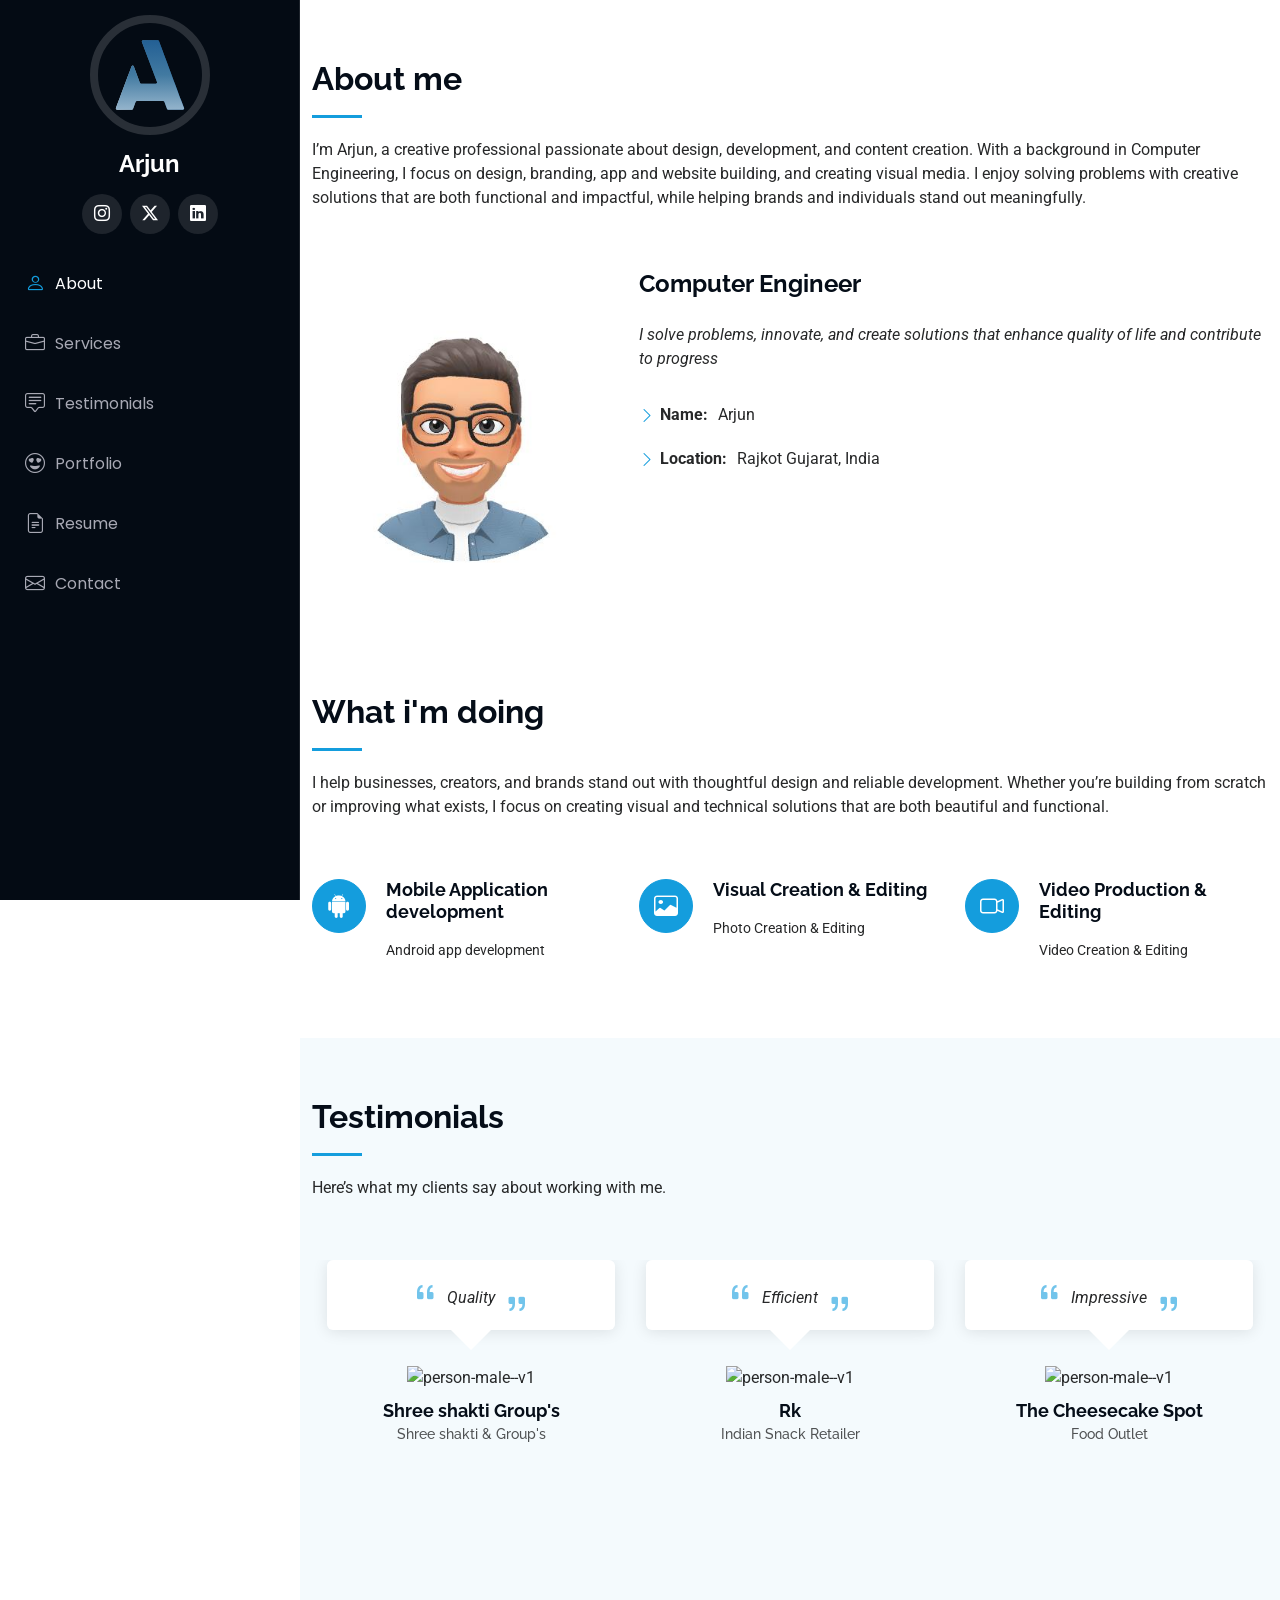
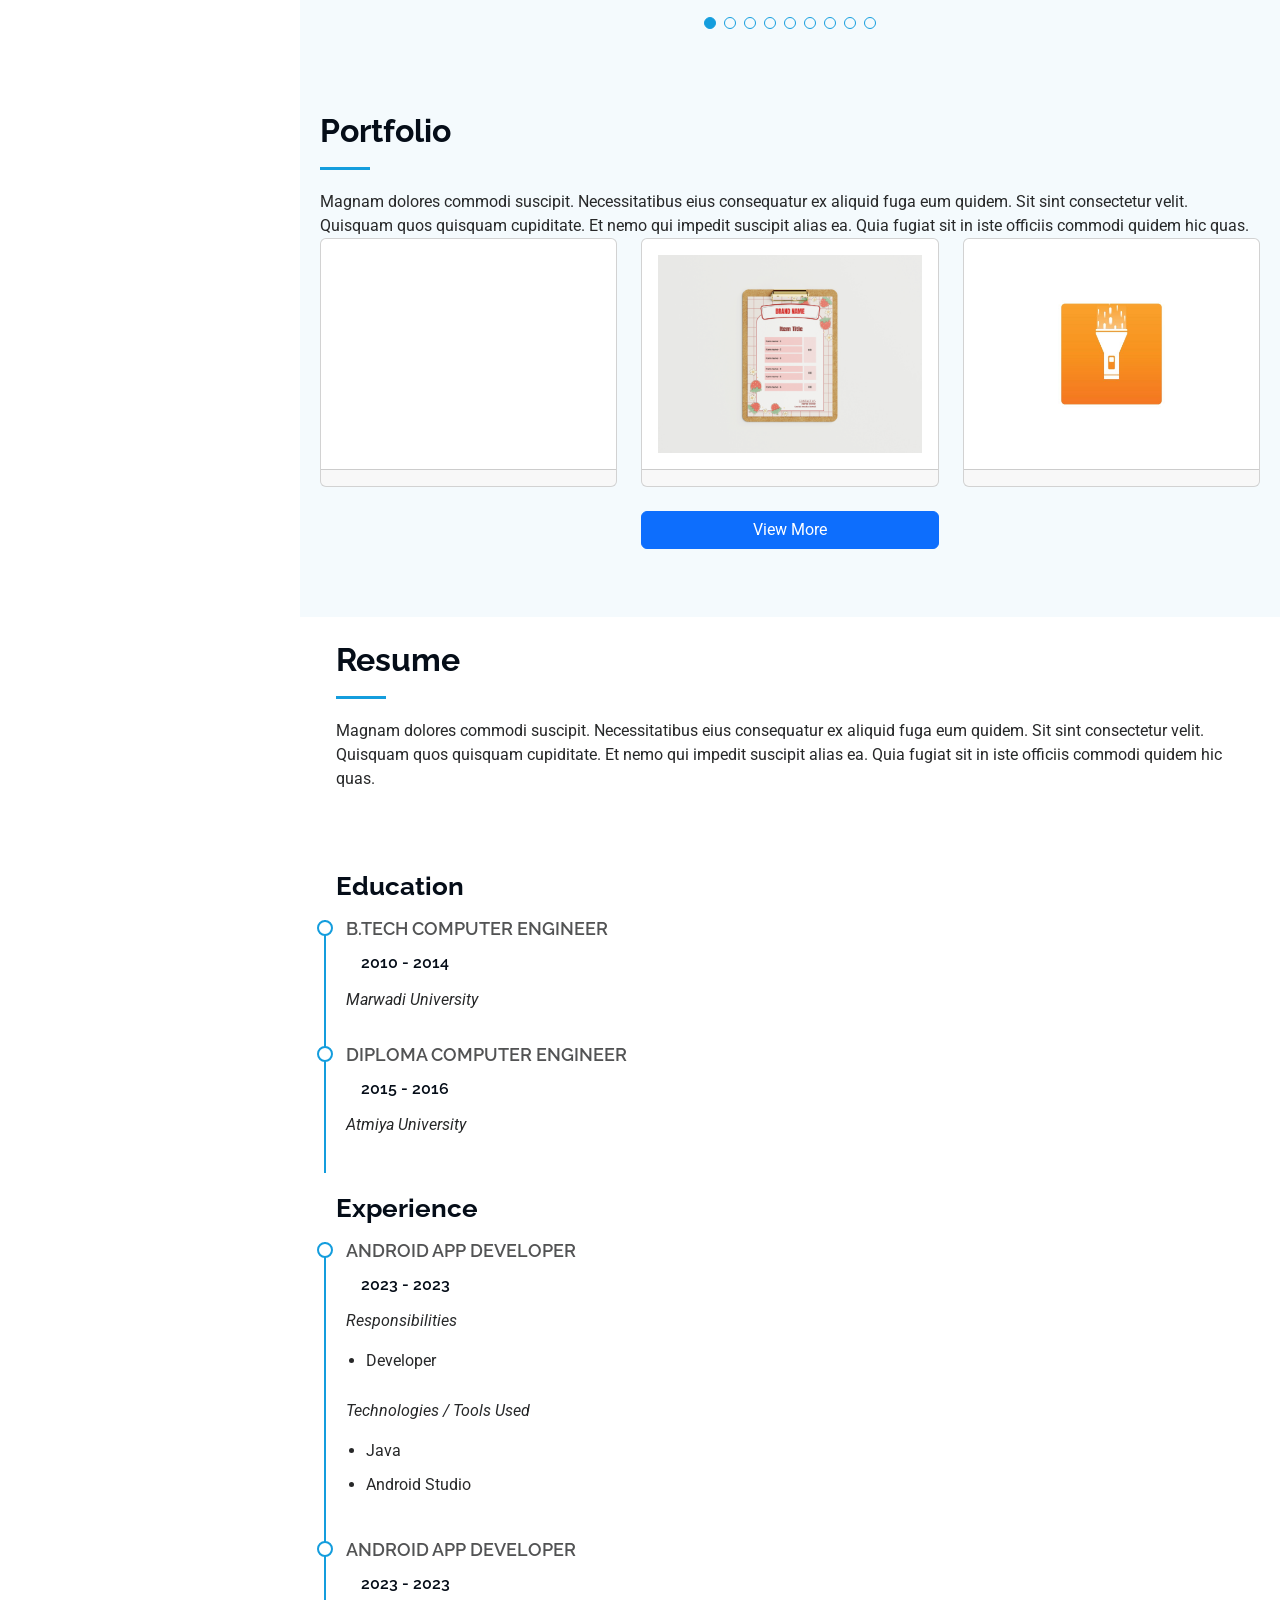
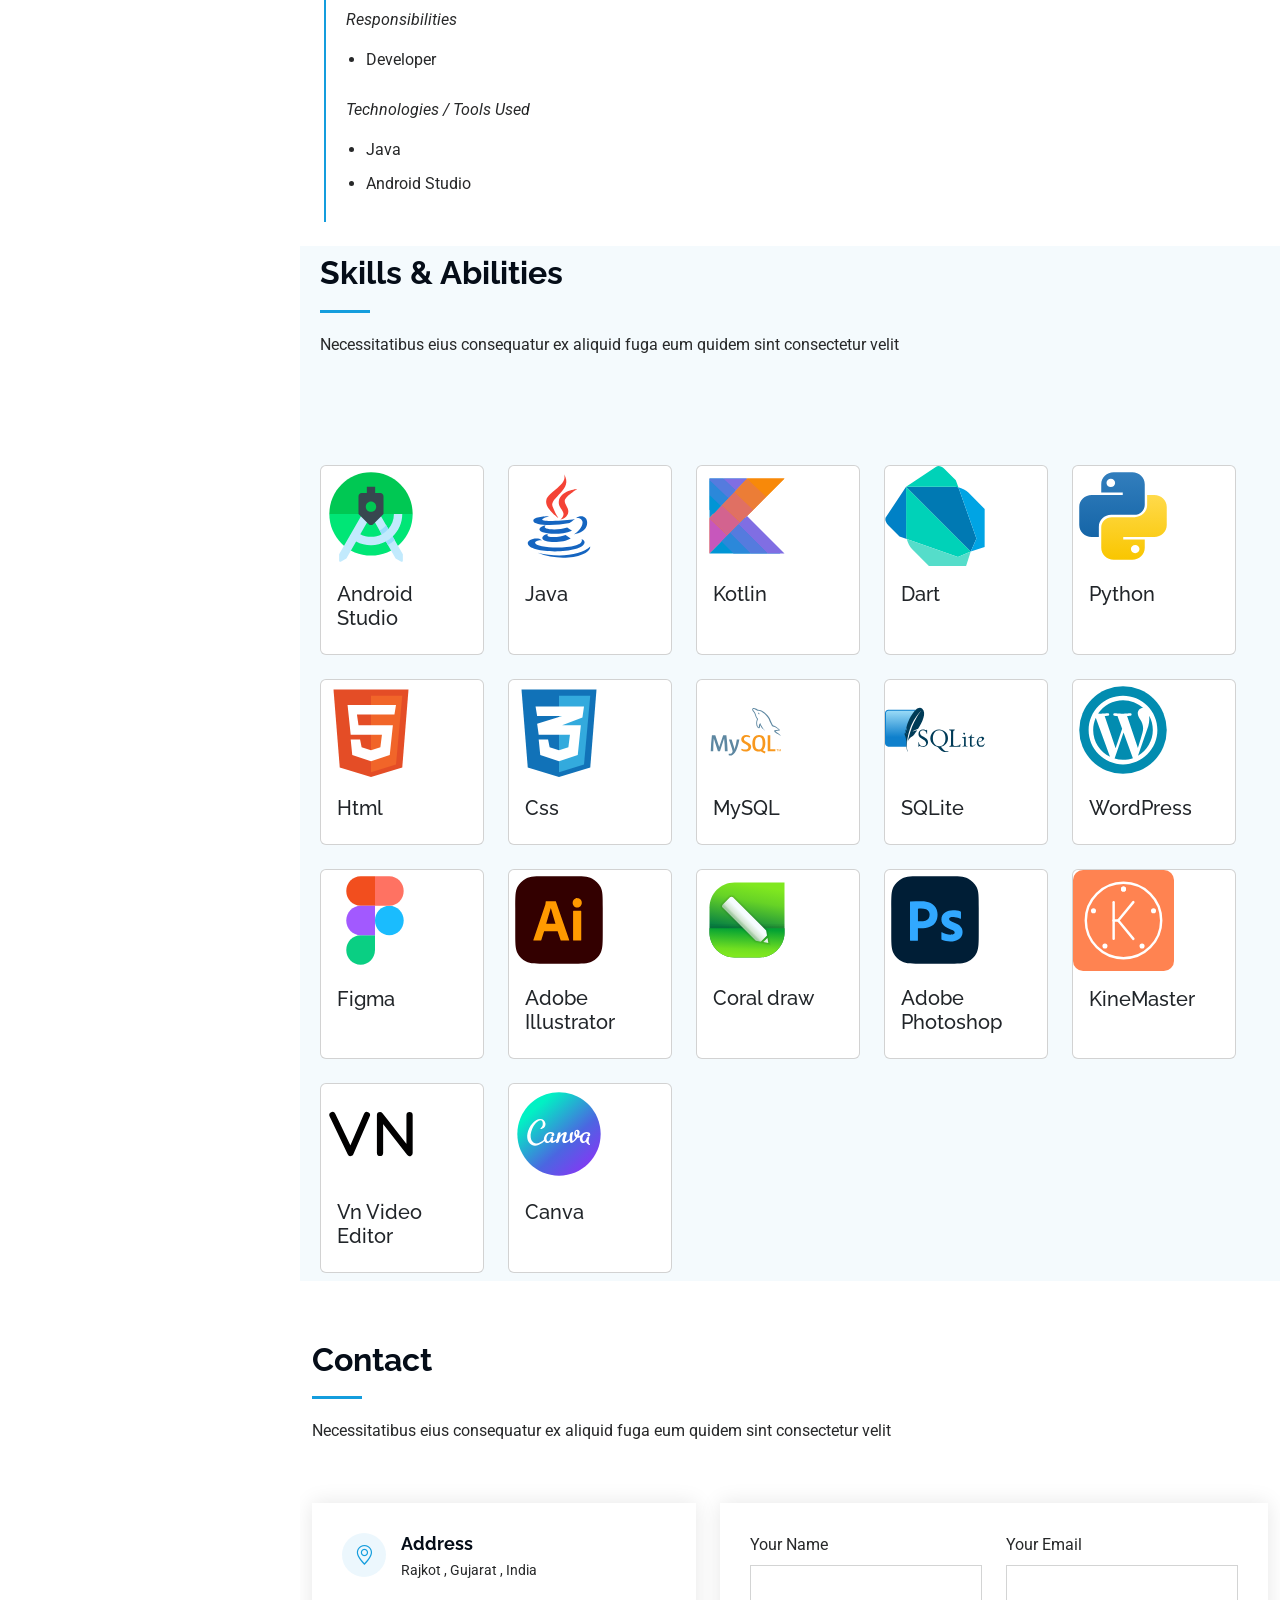
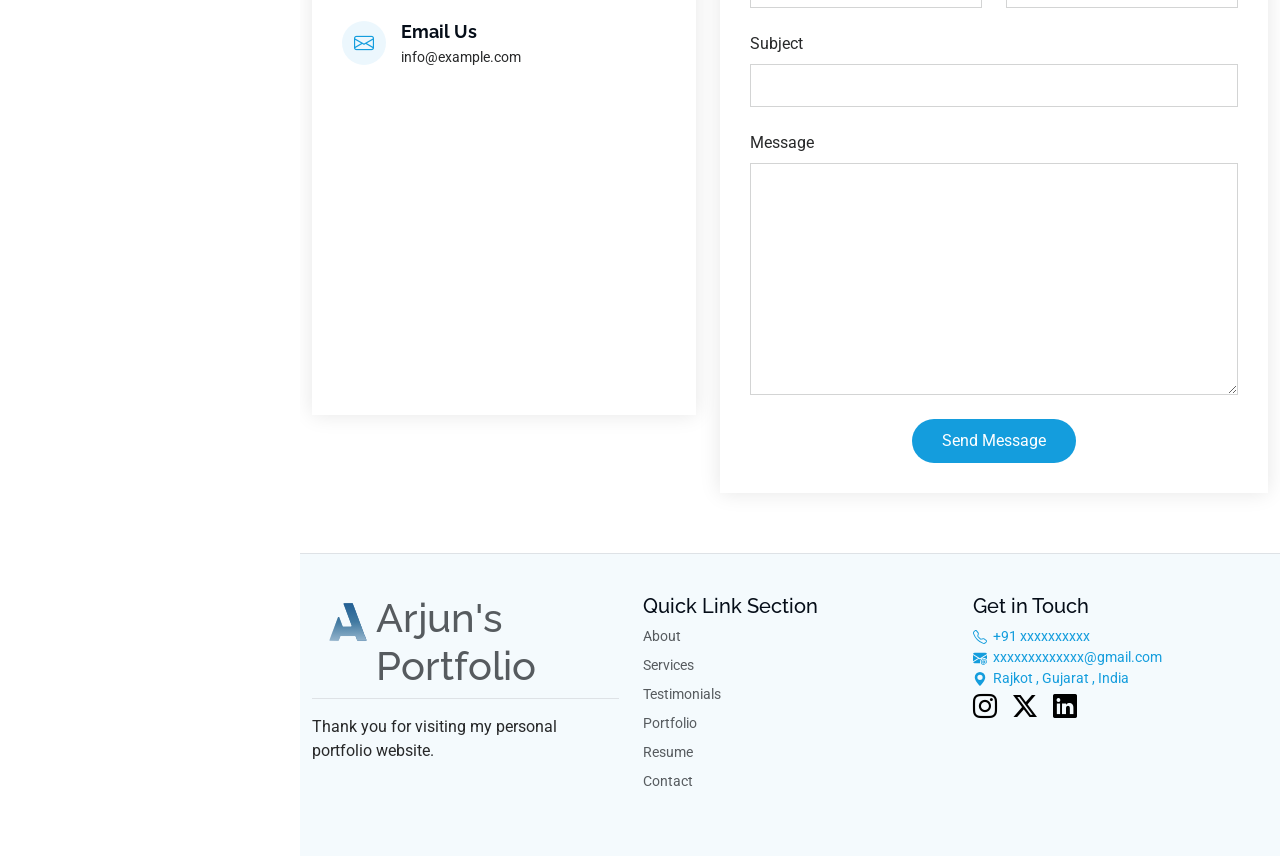
==== commit 5f23908d: "Update index.html" ====
--- a/index.html
+++ b/index.html
@@ -182,7 +182,7 @@
       <!-- Section Title -->
       <div class="container section-title" data-aos="fade-up">
         <h2>Testimonials</h2>
-        <p>Necessitatibus eius consequatur ex aliquid fuga eum quidem sint consectetur velit</p>
+        <p>Here’s what my clients say about working with me.</p>
       </div><!-- End Section Title -->
 
       <div class="container" data-aos="fade-up" data-aos-delay="100">
@@ -234,7 +234,7 @@
                   <span>Efficient</span>
                   <i class="bi bi-quote quote-icon-right"></i>
                 </p>
-                <img src="assets/img/testimonials/testimonials-2.jpg" class="testimonial-img" alt="">
+<img width="94" height="94" src="https://img.icons8.com/3d-fluency/94/person-male--v1.png" alt="person-male--v1"/>                
                 
                 <h3>Rk</h3>
                 <h4>Indian Snack Retailer</h4>
@@ -248,8 +248,8 @@
                   <span>Impressive</span>
                   <i class="bi bi-quote quote-icon-right"></i>
                 </p>
-                <img src="assets/img/testimonials/testimonials-3.jpg" class="testimonial-img" alt="">
-                <h3>The Cheesecake Spot</h3>
+
+<img width="94" height="94" src="https://img.icons8.com/3d-fluency/94/person-male--v1.png" alt="person-male--v1"/>                <h3>The Cheesecake Spot</h3>
                 <h4>Food Outlet</h4>
               </div>
             </div><!-- End testimonial item -->
@@ -261,8 +261,8 @@
                   <span>Outstanding</span>
                   <i class="bi bi-quote quote-icon-right"></i>
                 </p>
-                <img src="assets/img/testimonials/testimonials-2.jpg" class="testimonial-img" alt="">
-                <h3>Smj giftmaker</h3>
+
+<img width="94" height="94" src="https://img.icons8.com/3d-fluency/94/person-male--v1.png" alt="person-male--v1"/>                <h3>Smj giftmaker</h3>
                 <h4>Retailer</h4>
               </div>
             </div><!-- End testimonial item -->
@@ -274,8 +274,8 @@
                   <span>Professional</span>
                   <i class="bi bi-quote quote-icon-right"></i>
                 </p>
-                <img src="assets/img/testimonials/testimonials-1.jpg" class="testimonial-img" alt="">
-                <h3>Tulshi trading co.</h3>
+
+<img width="94" height="94" src="https://img.icons8.com/3d-fluency/94/person-male--v1.png" alt="person-male--v1"/>                <h3>Tulshi trading co.</h3>
                 <h4>Trading Company</h4>
               </div>
             </div><!-- End testimonial item -->
@@ -288,8 +288,8 @@
                   <span>Superb</span>
                   <i class="bi bi-quote quote-icon-right"></i>
                 </p>
-                <img src="assets/img/testimonials/testimonials-4.jpg" class="testimonial-img" alt="">
-                <h3>Hey cheese</h3>
+
+<img width="94" height="94" src="https://img.icons8.com/3d-fluency/94/person-male--v1.png" alt="person-male--v1"/>                <h3>Hey cheese</h3>
                 <h4>Food Outlet</h4>
               </div>
             </div><!-- End testimonial item -->
@@ -301,8 +301,8 @@
                   <span>Impressive</span>
                   <i class="bi bi-quote quote-icon-right"></i>
                 </p>
-                <img src="assets/img/testimonials/testimonials-5.jpg" class="testimonial-img" alt="">
-                <h3>Gayatari tading co.</h3>
+
+<img width="94" height="94" src="https://img.icons8.com/3d-fluency/94/person-male--v1.png" alt="person-male--v1"/>                <h3>Gayatari tading co.</h3>
                 <h4>Trading Company</h4>
               </div>
             </div><!-- End testimonial item -->
@@ -314,8 +314,8 @@
                   <span>Excellent</span>
                   <i class="bi bi-quote quote-icon-right"></i>
                 </p>
-                <img src="assets/img/testimonials/testimonials-2.jpg" class="testimonial-img" alt="">
-                <h3>Darshna</h3>
+
+<img width="94" height="94" src="https://img.icons8.com/3d-fluency/94/person-male--v1.png" alt="person-male--v1"/>                <h3>Darshna</h3>
                 <h4>Vocal Artist</h4>
               </div>
             </div><!-- End testimonial item -->
@@ -328,8 +328,8 @@
                   <span>Creative</span>
                   <i class="bi bi-quote quote-icon-right"></i>
                 </p>
-                <img src="assets/img/testimonials/testimonials-4.jpg" class="testimonial-img" alt="">
-                <h3>Asiatic chemicals</h3>
+
+<img width="94" height="94" src="https://img.icons8.com/3d-fluency/94/person-male--v1.png" alt="person-male--v1"/>                <h3>Asiatic chemicals</h3>
                 <h4>Manufacturer</h4>
               </div>
             </div><!-- End testimonial item -->
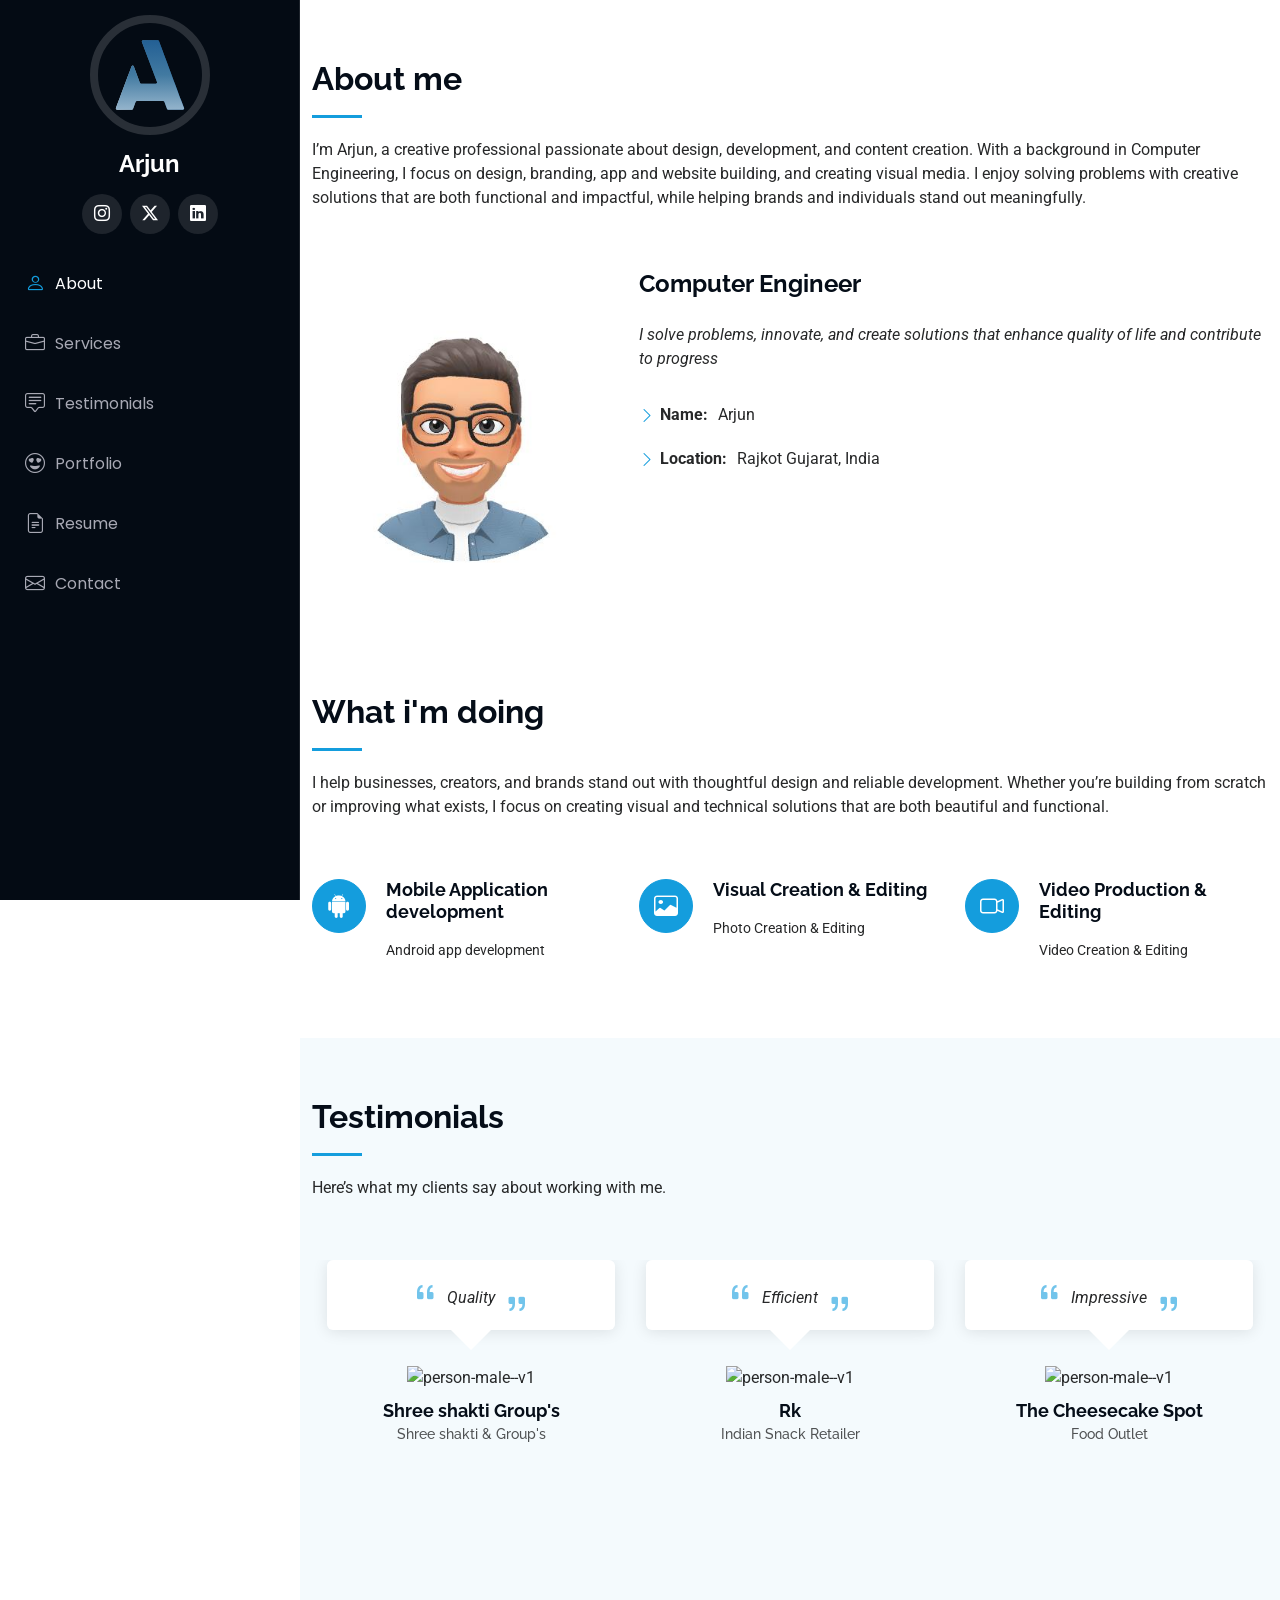
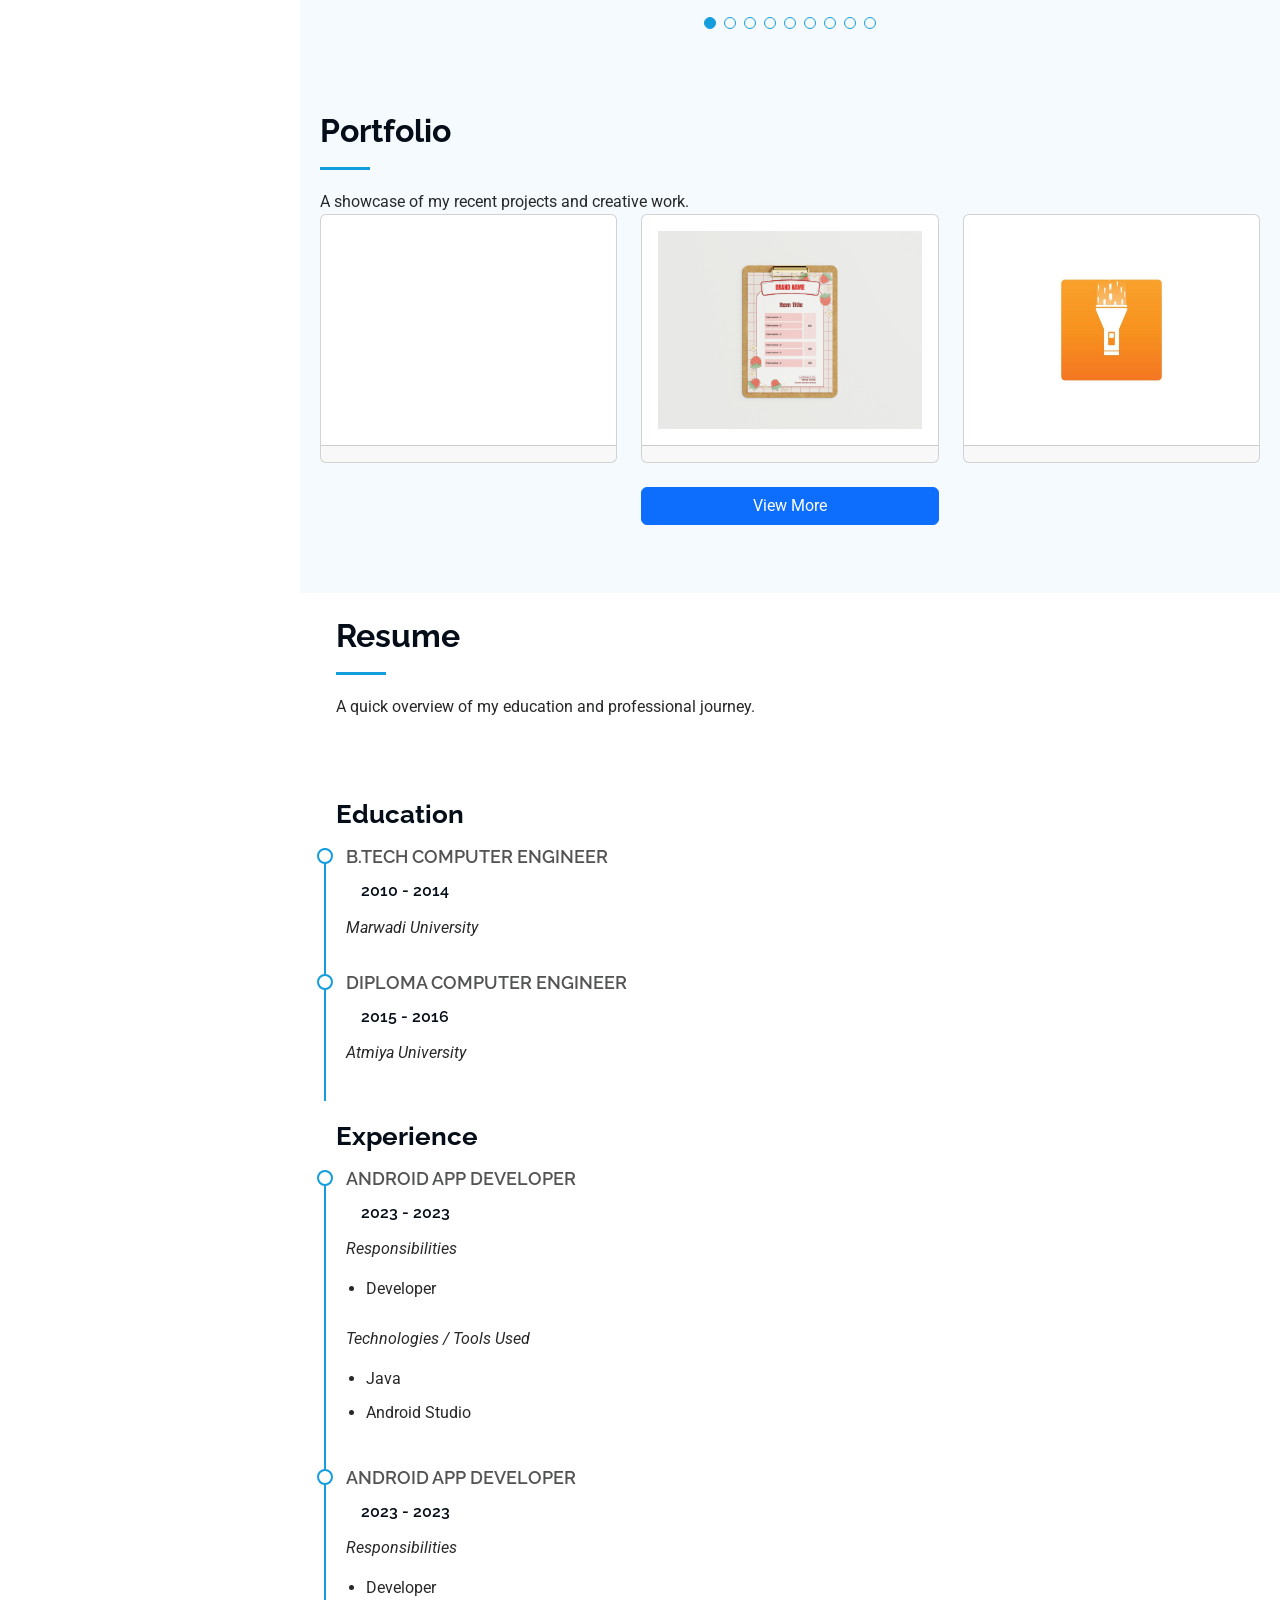
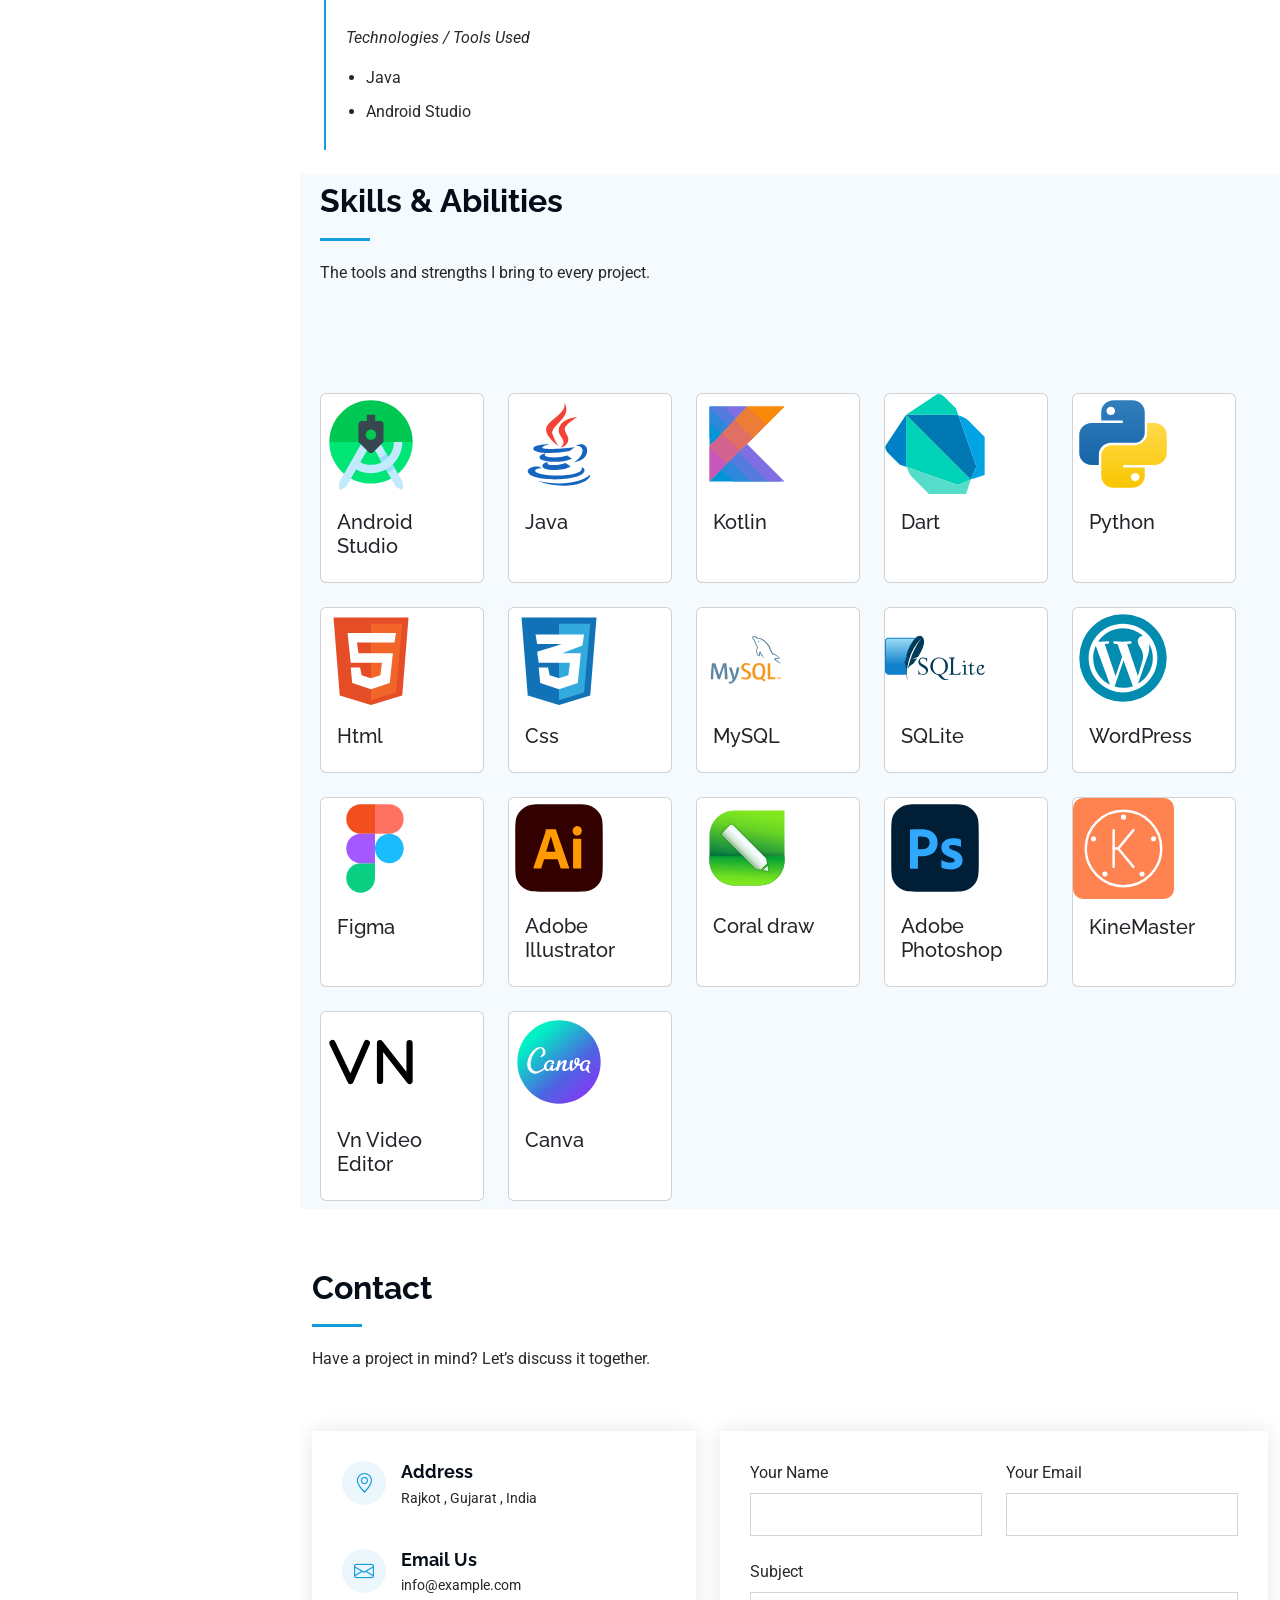
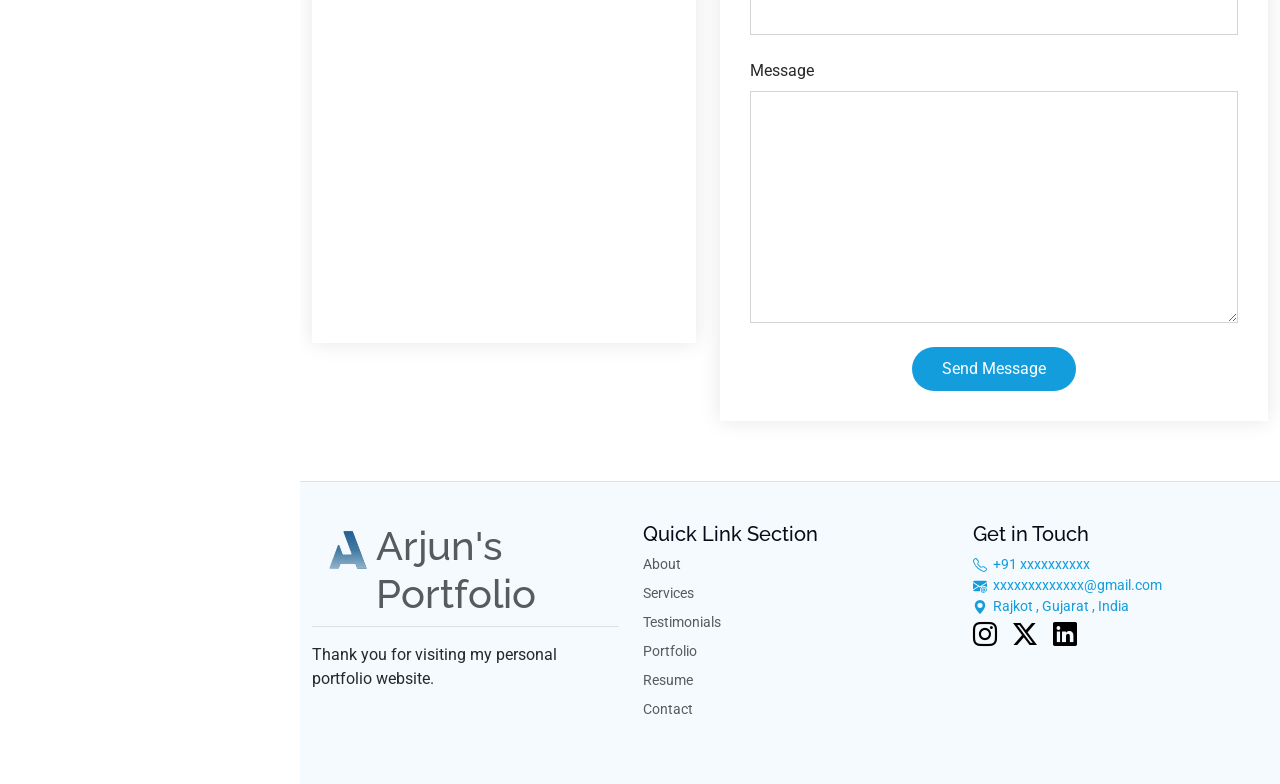
==== commit 9feb803d: "Update index.html" ====
--- a/index.html
+++ b/index.html
@@ -347,7 +347,7 @@
       <!-- Section Title -->
       <div class="container section-title" data-aos="fade-up">
         <h2>Portfolio</h2>
-        <p>Magnam dolores commodi suscipit. Necessitatibus eius consequatur ex aliquid fuga eum quidem. Sit sint consectetur velit. Quisquam quos quisquam cupiditate. Et nemo qui impedit suscipit alias ea. Quia fugiat sit in iste officiis commodi quidem hic quas.</p>
+        <p>A showcase of my recent projects and creative work.</p>
       
       <div class="row row-cols-1 row-cols-md-3 g-4">
             <div class="col">
@@ -426,7 +426,7 @@
       <!-- Section Title -->
       <div class="container section-title" data-aos="fade-up">
         <h2>Resume</h2>
-        <p>Magnam dolores commodi suscipit. Necessitatibus eius consequatur ex aliquid fuga eum quidem. Sit sint consectetur velit. Quisquam quos quisquam cupiditate. Et nemo qui impedit suscipit alias ea. Quia fugiat sit in iste officiis commodi quidem hic quas.</p>
+        <p>A quick overview of my education and professional journey.</p>
       </div><!-- End Section Title -->
 
       <div class="container">
@@ -496,8 +496,9 @@
 
       <!-- Section Title -->
       <div class="container section-title" data-aos="fade-up">
+        
         <h2>Skills & Abilities</h2>
-        <p>Necessitatibus eius consequatur ex aliquid fuga eum quidem sint consectetur velit</p>
+        <p>The tools and strengths I bring to every project.</p>
       </div><!-- End Section Title -->
      
      
@@ -679,7 +680,7 @@
       <!-- Section Title -->
       <div class="container section-title" data-aos="fade-up">
         <h2>Contact</h2>
-        <p>Necessitatibus eius consequatur ex aliquid fuga eum quidem sint consectetur velit</p>
+        <p>Have a project in mind? Let’s discuss it together.</p>
       </div><!-- End Section Title -->
 
       <div class="container" data-aos="fade-up" data-aos-delay="100">
